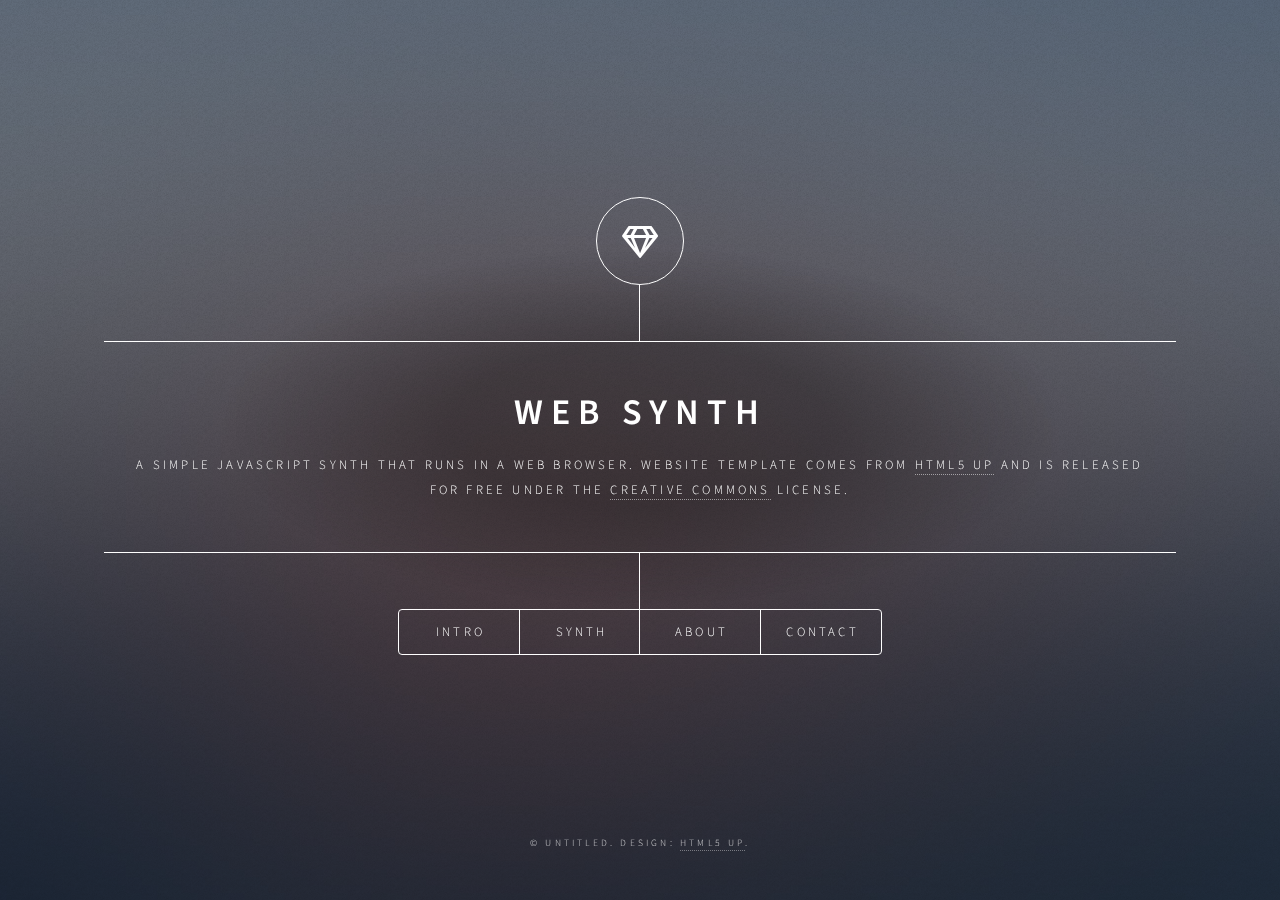
==== index.html @ 1d8896aa "Reupload HTML5up - dimensions" ====
<!DOCTYPE HTML>
<!--
	Dimension by HTML5 UP
	html5up.net | @ajlkn
	Free for personal and commercial use under the CCA 3.0 license (html5up.net/license)
-->
<html>
	<head>
		<title>Portfolio by Reece Deyoung</title>
		<meta charset="utf-8" />
		<meta name="viewport" content="width=device-width, initial-scale=1, user-scalable=no" />
		<link rel="stylesheet" href="assets/css/main.css" />
		<noscript><link rel="stylesheet" href="assets/css/noscript.css" /></noscript>
	</head>
	<body class="is-preload">

		<!-- Wrapper -->
			<div id="wrapper">

				<!-- Header -->
					<header id="header">
						<div class="logo">
							<span class="icon fa-gem"></span>
						</div>
						<div class="content">
							<div class="inner">
								<h1>Web Synth</h1>
								<p>A simple javascript synth that runs in a web browser. Website template comes from <a href="https://html5up.net">HTML5 UP</a> and is released<br />
								for free under the <a href="https://html5up.net/license">Creative Commons</a> license.</p>
							</div>
						</div>
						<nav>
							<ul>
								<li><a href="#intro">Intro</a></li>
								<li><a href="#synth">Synth</a></li>
								<li><a href="#about">About</a></li>
								<li><a href="#contact">Contact</a></li>
								<!--<li><a href="#elements">Elements</a></li>-->
							</ul>
						</nav>
					</header>

				<!-- Main -->
					<div id="main">

						<!-- Intro -->
							<article id="intro">
								<h2 class="major">Intro</h2>
								<span class="image main"><img src="images/pic01.jpg" alt="" /></span>
								<p>Aenean ornare velit lacus, ac varius enim ullamcorper eu. Proin aliquam facilisis ante interdum congue. Integer mollis, nisl amet convallis, porttitor magna ullamcorper, amet egestas mauris. Ut magna finibus nisi nec lacinia. Nam maximus erat id euismod egestas. By the way, check out my <a href="#work">awesome work</a>.</p>
								<p>Lorem ipsum dolor sit amet, consectetur adipiscing elit. Duis dapibus rutrum facilisis. Class aptent taciti sociosqu ad litora torquent per conubia nostra, per inceptos himenaeos. Etiam tristique libero eu nibh porttitor fermentum. Nullam venenatis erat id vehicula viverra. Nunc ultrices eros ut ultricies condimentum. Mauris risus lacus, blandit sit amet venenatis non, bibendum vitae dolor. Nunc lorem mauris, fringilla in aliquam at, euismod in lectus. Pellentesque habitant morbi tristique senectus et netus et malesuada fames ac turpis egestas. In non lorem sit amet elit placerat maximus. Pellentesque aliquam maximus risus, vel sed vehicula.</p>
							</article>

						<!-- Work -->
							<article id="work">
								<h2 class="major">Work</h2>
								<span class="image main"><img src="images/pic02.jpg" alt="" /></span>
								<p>Adipiscing magna sed dolor elit. Praesent eleifend dignissim arcu, at eleifend sapien imperdiet ac. Aliquam erat volutpat. Praesent urna nisi, fringila lorem et vehicula lacinia quam. Integer sollicitudin mauris nec lorem luctus ultrices.</p>
								<p>Nullam et orci eu lorem consequat tincidunt vivamus et sagittis libero. Mauris aliquet magna magna sed nunc rhoncus pharetra. Pellentesque condimentum sem. In efficitur ligula tate urna. Maecenas laoreet massa vel lacinia pellentesque lorem ipsum dolor. Nullam et orci eu lorem consequat tincidunt. Vivamus et sagittis libero. Mauris aliquet magna magna sed nunc rhoncus amet feugiat tempus.</p>
							</article>

						<!-- About -->
							<article id="about">
								<h2 class="major">About</h2>
								<span class="image main"><img src="images/pic03.jpg" alt="" /></span>
								<p>Lorem ipsum dolor sit amet, consectetur et adipiscing elit. Praesent eleifend dignissim arcu, at eleifend sapien imperdiet ac. Aliquam erat volutpat. Praesent urna nisi, fringila lorem et vehicula lacinia quam. Integer sollicitudin mauris nec lorem luctus ultrices. Aliquam libero et malesuada fames ac ante ipsum primis in faucibus. Cras viverra ligula sit amet ex mollis mattis lorem ipsum dolor sit amet.</p>
							</article>

						<!-- Contact -->
							<article id="contact">
								<h2 class="major">Contact</h2>
								<form method="post" action="#">
									<div class="fields">
										<div class="field half">
											<label for="name">Name</label>
											<input type="text" name="name" id="name" />
										</div>
										<div class="field half">
											<label for="email">Email</label>
											<input type="text" name="email" id="email" />
										</div>
										<div class="field">
											<label for="message">Message</label>
											<textarea name="message" id="message" rows="4"></textarea>
										</div>
									</div>
									<ul class="actions">
										<li><input type="submit" value="Send Message" class="primary" /></li>
										<li><input type="reset" value="Reset" /></li>
									</ul>
								</form>
								<ul class="icons">
									<li><a href="#" class="icon brands fa-twitter"><span class="label">Twitter</span></a></li>
									<li><a href="#" class="icon brands fa-facebook-f"><span class="label">Facebook</span></a></li>
									<li><a href="#" class="icon brands fa-instagram"><span class="label">Instagram</span></a></li>
									<li><a href="#" class="icon brands fa-github"><span class="label">GitHub</span></a></li>
								</ul>
							</article>

						<!-- Elements -->
							<article id="elements">
								<h2 class="major">Elements</h2>

								<section>
									<h3 class="major">Text</h3>
									<p>This is <b>bold</b> and this is <strong>strong</strong>. This is <i>italic</i> and this is <em>emphasized</em>.
									This is <sup>superscript</sup> text and this is <sub>subscript</sub> text.
									This is <u>underlined</u> and this is code: <code>for (;;) { ... }</code>. Finally, <a href="#">this is a link</a>.</p>
									<hr />
									<h2>Heading Level 2</h2>
									<h3>Heading Level 3</h3>
									<h4>Heading Level 4</h4>
									<h5>Heading Level 5</h5>
									<h6>Heading Level 6</h6>
									<hr />
									<h4>Blockquote</h4>
									<blockquote>Fringilla nisl. Donec accumsan interdum nisi, quis tincidunt felis sagittis eget tempus euismod. Vestibulum ante ipsum primis in faucibus vestibulum. Blandit adipiscing eu felis iaculis volutpat ac adipiscing accumsan faucibus. Vestibulum ante ipsum primis in faucibus lorem ipsum dolor sit amet nullam adipiscing eu felis.</blockquote>
									<h4>Preformatted</h4>
									<pre><code>i = 0;

while (!deck.isInOrder()) {
    print 'Iteration ' + i;
    deck.shuffle();
    i++;
}

print 'It took ' + i + ' iterations to sort the deck.';</code></pre>
								</section>

								<section>
									<h3 class="major">Lists</h3>

									<h4>Unordered</h4>
									<ul>
										<li>Dolor pulvinar etiam.</li>
										<li>Sagittis adipiscing.</li>
										<li>Felis enim feugiat.</li>
									</ul>

									<h4>Alternate</h4>
									<ul class="alt">
										<li>Dolor pulvinar etiam.</li>
										<li>Sagittis adipiscing.</li>
										<li>Felis enim feugiat.</li>
									</ul>

									<h4>Ordered</h4>
									<ol>
										<li>Dolor pulvinar etiam.</li>
										<li>Etiam vel felis viverra.</li>
										<li>Felis enim feugiat.</li>
										<li>Dolor pulvinar etiam.</li>
										<li>Etiam vel felis lorem.</li>
										<li>Felis enim et feugiat.</li>
									</ol>
									<h4>Icons</h4>
									<ul class="icons">
										<li><a href="#" class="icon brands fa-twitter"><span class="label">Twitter</span></a></li>
										<li><a href="#" class="icon brands fa-facebook-f"><span class="label">Facebook</span></a></li>
										<li><a href="#" class="icon brands fa-instagram"><span class="label">Instagram</span></a></li>
										<li><a href="#" class="icon brands fa-github"><span class="label">Github</span></a></li>
									</ul>

									<h4>Actions</h4>
									<ul class="actions">
										<li><a href="#" class="button primary">Default</a></li>
										<li><a href="#" class="button">Default</a></li>
									</ul>
									<ul class="actions stacked">
										<li><a href="#" class="button primary">Default</a></li>
										<li><a href="#" class="button">Default</a></li>
									</ul>
								</section>

								<section>
									<h3 class="major">Table</h3>
									<h4>Default</h4>
									<div class="table-wrapper">
										<table>
											<thead>
												<tr>
													<th>Name</th>
													<th>Description</th>
													<th>Price</th>
												</tr>
											</thead>
											<tbody>
												<tr>
													<td>Item One</td>
													<td>Ante turpis integer aliquet porttitor.</td>
													<td>29.99</td>
												</tr>
												<tr>
													<td>Item Two</td>
													<td>Vis ac commodo adipiscing arcu aliquet.</td>
													<td>19.99</td>
												</tr>
												<tr>
													<td>Item Three</td>
													<td> Morbi faucibus arcu accumsan lorem.</td>
													<td>29.99</td>
												</tr>
												<tr>
													<td>Item Four</td>
													<td>Vitae integer tempus condimentum.</td>
													<td>19.99</td>
												</tr>
												<tr>
													<td>Item Five</td>
													<td>Ante turpis integer aliquet porttitor.</td>
													<td>29.99</td>
												</tr>
											</tbody>
											<tfoot>
												<tr>
													<td colspan="2"></td>
													<td>100.00</td>
												</tr>
											</tfoot>
										</table>
									</div>

									<h4>Alternate</h4>
									<div class="table-wrapper">
										<table class="alt">
											<thead>
												<tr>
													<th>Name</th>
													<th>Description</th>
													<th>Price</th>
												</tr>
											</thead>
											<tbody>
												<tr>
													<td>Item One</td>
													<td>Ante turpis integer aliquet porttitor.</td>
													<td>29.99</td>
												</tr>
												<tr>
													<td>Item Two</td>
													<td>Vis ac commodo adipiscing arcu aliquet.</td>
													<td>19.99</td>
												</tr>
												<tr>
													<td>Item Three</td>
													<td> Morbi faucibus arcu accumsan lorem.</td>
													<td>29.99</td>
												</tr>
												<tr>
													<td>Item Four</td>
													<td>Vitae integer tempus condimentum.</td>
													<td>19.99</td>
												</tr>
												<tr>
													<td>Item Five</td>
													<td>Ante turpis integer aliquet porttitor.</td>
													<td>29.99</td>
												</tr>
											</tbody>
											<tfoot>
												<tr>
													<td colspan="2"></td>
													<td>100.00</td>
												</tr>
											</tfoot>
										</table>
									</div>
								</section>

								<section>
									<h3 class="major">Buttons</h3>
									<ul class="actions">
										<li><a href="#" class="button primary">Primary</a></li>
										<li><a href="#" class="button">Default</a></li>
									</ul>
									<ul class="actions">
										<li><a href="#" class="button">Default</a></li>
										<li><a href="#" class="button small">Small</a></li>
									</ul>
									<ul class="actions">
										<li><a href="#" class="button primary icon solid fa-download">Icon</a></li>
										<li><a href="#" class="button icon solid fa-download">Icon</a></li>
									</ul>
									<ul class="actions">
										<li><span class="button primary disabled">Disabled</span></li>
										<li><span class="button disabled">Disabled</span></li>
									</ul>
								</section>

								<section>
									<h3 class="major">Form</h3>
									<form method="post" action="#">
										<div class="fields">
											<div class="field half">
												<label for="demo-name">Name</label>
												<input type="text" name="demo-name" id="demo-name" value="" placeholder="Jane Doe" />
											</div>
											<div class="field half">
												<label for="demo-email">Email</label>
												<input type="email" name="demo-email" id="demo-email" value="" placeholder="jane@untitled.tld" />
											</div>
											<div class="field">
												<label for="demo-category">Category</label>
												<select name="demo-category" id="demo-category">
													<option value="">-</option>
													<option value="1">Manufacturing</option>
													<option value="1">Shipping</option>
													<option value="1">Administration</option>
													<option value="1">Human Resources</option>
												</select>
											</div>
											<div class="field half">
												<input type="radio" id="demo-priority-low" name="demo-priority" checked>
												<label for="demo-priority-low">Low</label>
											</div>
											<div class="field half">
												<input type="radio" id="demo-priority-high" name="demo-priority">
												<label for="demo-priority-high">High</label>
											</div>
											<div class="field half">
												<input type="checkbox" id="demo-copy" name="demo-copy">
												<label for="demo-copy">Email me a copy</label>
											</div>
											<div class="field half">
												<input type="checkbox" id="demo-human" name="demo-human" checked>
												<label for="demo-human">Not a robot</label>
											</div>
											<div class="field">
												<label for="demo-message">Message</label>
												<textarea name="demo-message" id="demo-message" placeholder="Enter your message" rows="6"></textarea>
											</div>
										</div>
										<ul class="actions">
											<li><input type="submit" value="Send Message" class="primary" /></li>
											<li><input type="reset" value="Reset" /></li>
										</ul>
									</form>
								</section>

							</article>

					</div>

				<!-- Footer -->
					<footer id="footer">
						<p class="copyright">&copy; Untitled. Design: <a href="https://html5up.net">HTML5 UP</a>.</p>
					</footer>

			</div>

		<!-- BG -->
			<div id="bg"></div>

		<!-- Scripts -->
			<script src="assets/js/jquery.min.js"></script>
			<script src="assets/js/browser.min.js"></script>
			<script src="assets/js/breakpoints.min.js"></script>
			<script src="assets/js/util.js"></script>
			<script src="assets/js/main.js"></script>

	</body>
</html>
---- assets/css/main.css ----
@import url(fontawesome-all.min.css);
@import url("https://fonts.googleapis.com/css?family=Source+Sans+Pro:300italic,600italic,300,600");

/*
	Dimension by HTML5 UP
	html5up.net | @ajlkn
	Free for personal and commercial use under the CCA 3.0 license (html5up.net/license)
*/

html, body, div, span, applet, object,
iframe, h1, h2, h3, h4, h5, h6, p, blockquote,
pre, a, abbr, acronym, address, big, cite,
code, del, dfn, em, img, ins, kbd, q, s, samp,
small, strike, strong, sub, sup, tt, var, b,
u, i, center, dl, dt, dd, ol, ul, li, fieldset,
form, label, legend, table, caption, tbody,
tfoot, thead, tr, th, td, article, aside,
canvas, details, embed, figure, figcaption,
footer, header, hgroup, menu, nav, output, ruby,
section, summary, time, mark, audio, video {
	margin: 0;
	padding: 0;
	border: 0;
	font-size: 100%;
	font: inherit;
	vertical-align: baseline;}

article, aside, details, figcaption, figure,
footer, header, hgroup, menu, nav, section {
	display: block;}

body {
	line-height: 1;
}

ol, ul {
	list-style: none;
}

blockquote, q {
	quotes: none;
}

	blockquote:before, blockquote:after, q:before, q:after {
		content: '';
		content: none;
	}

table {
	border-collapse: collapse;
	border-spacing: 0;
}

body {
	-webkit-text-size-adjust: none;
}

mark {
	background-color: transparent;
	color: inherit;
}

input::-moz-focus-inner {
	border: 0;
	padding: 0;
}

input, select, textarea {
	-moz-appearance: none;
	-webkit-appearance: none;
	-ms-appearance: none;
	appearance: none;
}

/* Basic */

	@-ms-viewport {
		width: device-width;
	}

	@media screen and (max-width: 480px) {

		html, body {
			min-width: 320px;
		}

	}

	html {
		box-sizing: border-box;
	}

	*, *:before, *:after {
		box-sizing: inherit;
	}

	body {
		background: #1b1f22;
	}

		body.is-preload *, body.is-preload *:before, body.is-preload *:after {
			-moz-animation: none !important;
			-webkit-animation: none !important;
			-ms-animation: none !important;
			animation: none !important;
			-moz-transition: none !important;
			-webkit-transition: none !important;
			-ms-transition: none !important;
			transition: none !important;
		}

/* Type */

	html {
		font-size: 16pt;
	}

		@media screen and (max-width: 1680px) {

			html {
				font-size: 12pt;
			}

		}

		@media screen and (max-width: 736px) {

			html {
				font-size: 11pt;
			}

		}

		@media screen and (max-width: 360px) {

			html {
				font-size: 10pt;
			}

		}

	body, input, select, textarea {
		color: #ffffff;
		font-family: "Source Sans Pro", sans-serif;
		font-weight: 300;
		font-size: 1rem;
		line-height: 1.65;
	}

	a {
		-moz-transition: color 0.2s ease-in-out, background-color 0.2s ease-in-out, border-bottom-color 0.2s ease-in-out;
		-webkit-transition: color 0.2s ease-in-out, background-color 0.2s ease-in-out, border-bottom-color 0.2s ease-in-out;
		-ms-transition: color 0.2s ease-in-out, background-color 0.2s ease-in-out, border-bottom-color 0.2s ease-in-out;
		transition: color 0.2s ease-in-out, background-color 0.2s ease-in-out, border-bottom-color 0.2s ease-in-out;
		border-bottom: dotted 1px rgba(255, 255, 255, 0.5);
		text-decoration: none;
		color: inherit;
	}

		a:hover {
			border-bottom-color: transparent;
		}

	strong, b {
		color: #ffffff;
		font-weight: 600;
	}

	em, i {
		font-style: italic;
	}

	p {
		margin: 0 0 2rem 0;
	}

	h1, h2, h3, h4, h5, h6 {
		color: #ffffff;
		font-weight: 600;
		line-height: 1.5;
		margin: 0 0 1rem 0;
		text-transform: uppercase;
		letter-spacing: 0.2rem;
	}

		h1 a, h2 a, h3 a, h4 a, h5 a, h6 a {
			color: inherit;
			text-decoration: none;
		}

		h1.major, h2.major, h3.major, h4.major, h5.major, h6.major {
			border-bottom: solid 1px #ffffff;
			width: -moz-max-content;
			width: -webkit-max-content;
			width: -ms-max-content;
			width: max-content;
			padding-bottom: 0.5rem;
			margin: 0 0 2rem 0;
		}

	h1 {
		font-size: 2.25rem;
		line-height: 1.3;
		letter-spacing: 0.5rem;
	}

	h2 {
		font-size: 1.5rem;
		line-height: 1.4;
		letter-spacing: 0.5rem;
	}

	h3 {
		font-size: 1rem;
	}

	h4 {
		font-size: 0.8rem;
	}

	h5 {
		font-size: 0.7rem;
	}

	h6 {
		font-size: 0.6rem;
	}

	@media screen and (max-width: 736px) {

		h1 {
			font-size: 1.75rem;
			line-height: 1.4;
		}

		h2 {
			font-size: 1.25em;
			line-height: 1.5;
		}

	}

	sub {
		font-size: 0.8rem;
		position: relative;
		top: 0.5rem;
	}

	sup {
		font-size: 0.8rem;
		position: relative;
		top: -0.5rem;
	}

	blockquote {
		border-left: solid 4px #ffffff;
		font-style: italic;
		margin: 0 0 2rem 0;
		padding: 0.5rem 0 0.5rem 2rem;
	}

	code {
		background: rgba(255, 255, 255, 0.075);
		border-radius: 4px;
		font-family: "Courier New", monospace;
		font-size: 0.9rem;
		margin: 0 0.25rem;
		padding: 0.25rem 0.65rem;
	}

	pre {
		-webkit-overflow-scrolling: touch;
		font-family: "Courier New", monospace;
		font-size: 0.9rem;
		margin: 0 0 2rem 0;
	}

		pre code {
			display: block;
			line-height: 1.75;
			padding: 1rem 1.5rem;
			overflow-x: auto;
		}

	hr {
		border: 0;
		border-bottom: solid 1px #ffffff;
		margin: 2.75rem 0;
	}

	.align-left {
		text-align: left;
	}

	.align-center {
		text-align: center;
	}

	.align-right {
		text-align: right;
	}

/* Form */

	form {
		margin: 0 0 2rem 0;
	}

		form > :last-child {
			margin-bottom: 0;
		}

		form > .fields {
			display: -moz-flex;
			display: -webkit-flex;
			display: -ms-flex;
			display: flex;
			-moz-flex-wrap: wrap;
			-webkit-flex-wrap: wrap;
			-ms-flex-wrap: wrap;
			flex-wrap: wrap;
			width: calc(100% + 3rem);
			margin: -1.5rem 0 2rem -1.5rem;
		}

			form > .fields > .field {
				-moz-flex-grow: 0;
				-webkit-flex-grow: 0;
				-ms-flex-grow: 0;
				flex-grow: 0;
				-moz-flex-shrink: 0;
				-webkit-flex-shrink: 0;
				-ms-flex-shrink: 0;
				flex-shrink: 0;
				padding: 1.5rem 0 0 1.5rem;
				width: calc(100% - 1.5rem);
			}

				form > .fields > .field.half {
					width: calc(50% - 0.75rem);
				}

				form > .fields > .field.third {
					width: calc(100%/3 - 0.5rem);
				}

				form > .fields > .field.quarter {
					width: calc(25% - 0.375rem);
				}

		@media screen and (max-width: 480px) {

			form > .fields {
				width: calc(100% + 3rem);
				margin: -1.5rem 0 2rem -1.5rem;
			}

				form > .fields > .field {
					padding: 1.5rem 0 0 1.5rem;
					width: calc(100% - 1.5rem);
				}

					form > .fields > .field.half {
						width: calc(100% - 1.5rem);
					}

					form > .fields > .field.third {
						width: calc(100% - 1.5rem);
					}

					form > .fields > .field.quarter {
						width: calc(100% - 1.5rem);
					}

		}

	label {
		color: #ffffff;
		display: block;
		font-size: 0.8rem;
		font-weight: 300;
		letter-spacing: 0.2rem;
		line-height: 1.5;
		margin: 0 0 1rem 0;
		text-transform: uppercase;
	}

	input[type="text"],
	input[type="password"],
	input[type="email"],
	input[type="tel"],
	select,
	textarea {
		-moz-appearance: none;
		-webkit-appearance: none;
		-ms-appearance: none;
		appearance: none;
		-moz-transition: border-color 0.2s ease-in-out, box-shadow 0.2s ease-in-out, background-color 0.2s ease-in-out;
		-webkit-transition: border-color 0.2s ease-in-out, box-shadow 0.2s ease-in-out, background-color 0.2s ease-in-out;
		-ms-transition: border-color 0.2s ease-in-out, box-shadow 0.2s ease-in-out, background-color 0.2s ease-in-out;
		transition: border-color 0.2s ease-in-out, box-shadow 0.2s ease-in-out, background-color 0.2s ease-in-out;
		background-color: transparent;
		border-radius: 4px;
		border: solid 1px #ffffff;
		color: inherit;
		display: block;
		outline: 0;
		padding: 0 1rem;
		text-decoration: none;
		width: 100%;
	}

		input[type="text"]:invalid,
		input[type="password"]:invalid,
		input[type="email"]:invalid,
		input[type="tel"]:invalid,
		select:invalid,
		textarea:invalid {
			box-shadow: none;
		}

		input[type="text"]:focus,
		input[type="password"]:focus,
		input[type="email"]:focus,
		input[type="tel"]:focus,
		select:focus,
		textarea:focus {
			background: rgba(255, 255, 255, 0.075);
			border-color: #ffffff;
			box-shadow: 0 0 0 1px #ffffff;
		}

	select {
		background-image: url("data:image/svg+xml;charset=utf8,%3Csvg xmlns='http://www.w3.org/2000/svg' width='40' height='40' preserveAspectRatio='none' viewBox='0 0 40 40'%3E%3Cpath d='M9.4,12.3l10.4,10.4l10.4-10.4c0.2-0.2,0.5-0.4,0.9-0.4c0.3,0,0.6,0.1,0.9,0.4l3.3,3.3c0.2,0.2,0.4,0.5,0.4,0.9 c0,0.4-0.1,0.6-0.4,0.9L20.7,31.9c-0.2,0.2-0.5,0.4-0.9,0.4c-0.3,0-0.6-0.1-0.9-0.4L4.3,17.3c-0.2-0.2-0.4-0.5-0.4-0.9 c0-0.4,0.1-0.6,0.4-0.9l3.3-3.3c0.2-0.2,0.5-0.4,0.9-0.4S9.1,12.1,9.4,12.3z' fill='%23ffffff' /%3E%3C/svg%3E");
		background-size: 1.25rem;
		background-repeat: no-repeat;
		background-position: calc(100% - 1rem) center;
		height: 2.75rem;
		padding-right: 2.75rem;
		text-overflow: ellipsis;
	}

		select option {
			color: #ffffff;
			background: #1b1f22;
		}

		select:focus::-ms-value {
			background-color: transparent;
		}

		select::-ms-expand {
			display: none;
		}

	input[type="text"],
	input[type="password"],
	input[type="email"],
	select {
		height: 2.75rem;
	}

	textarea {
		padding: 0.75rem 1rem;
	}

	input[type="checkbox"],
	input[type="radio"] {
		-moz-appearance: none;
		-webkit-appearance: none;
		-ms-appearance: none;
		appearance: none;
		display: block;
		float: left;
		margin-right: -2rem;
		opacity: 0;
		width: 1rem;
		z-index: -1;
	}

		input[type="checkbox"] + label,
		input[type="radio"] + label {
			text-decoration: none;
			-moz-user-select: none;
			-webkit-user-select: none;
			-ms-user-select: none;
			user-select: none;
			color: #ffffff;
			cursor: pointer;
			display: inline-block;
			font-size: 0.8rem;
			font-weight: 300;
			margin: 0 0 0.5rem 0;
			padding-left: 2.65rem;
			padding-right: 0.75rem;
			position: relative;
		}

			input[type="checkbox"] + label:before,
			input[type="radio"] + label:before {
				-moz-osx-font-smoothing: grayscale;
				-webkit-font-smoothing: antialiased;
				display: inline-block;
				font-style: normal;
				font-variant: normal;
				text-rendering: auto;
				line-height: 1;
				text-transform: none !important;
				font-family: 'Font Awesome 5 Free';
				font-weight: 900;
			}

			input[type="checkbox"] + label:before,
			input[type="radio"] + label:before {
				-moz-transition: border-color 0.2s ease-in-out, box-shadow 0.2s ease-in-out, background-color 0.2s ease-in-out;
				-webkit-transition: border-color 0.2s ease-in-out, box-shadow 0.2s ease-in-out, background-color 0.2s ease-in-out;
				-ms-transition: border-color 0.2s ease-in-out, box-shadow 0.2s ease-in-out, background-color 0.2s ease-in-out;
				transition: border-color 0.2s ease-in-out, box-shadow 0.2s ease-in-out, background-color 0.2s ease-in-out;
				border-radius: 4px;
				border: solid 1px #ffffff;
				content: '';
				display: inline-block;
				height: 1.65rem;
				left: 0;
				line-height: 1.65rem;
				position: absolute;
				text-align: center;
				top: -0.15rem;
				width: 1.65rem;
			}

		input[type="checkbox"]:checked + label:before,
		input[type="radio"]:checked + label:before {
			background: #ffffff !important;
			border-color: #ffffff !important;
			color: #1b1f22;
			content: '\f00c';
		}

		input[type="checkbox"]:focus + label:before,
		input[type="radio"]:focus + label:before {
			background: rgba(255, 255, 255, 0.075);
			border-color: #ffffff;
			box-shadow: 0 0 0 1px #ffffff;
		}

	input[type="checkbox"] + label:before {
		border-radius: 4px;
	}

	input[type="radio"] + label:before {
		border-radius: 100%;
	}

	::-webkit-input-placeholder {
		color: rgba(255, 255, 255, 0.5) !important;
		opacity: 1.0;
	}

	:-moz-placeholder {
		color: rgba(255, 255, 255, 0.5) !important;
		opacity: 1.0;
	}

	::-moz-placeholder {
		color: rgba(255, 255, 255, 0.5) !important;
		opacity: 1.0;
	}

	:-ms-input-placeholder {
		color: rgba(255, 255, 255, 0.5) !important;
		opacity: 1.0;
	}

	.formerize-placeholder {
		color: rgba(255, 255, 255, 0.5) !important;
		opacity: 1.0;
	}

/* Box */

	.box {
		border-radius: 4px;
		border: solid 1px #ffffff;
		margin-bottom: 2rem;
		padding: 1.5em;
	}

		.box > :last-child,
		.box > :last-child > :last-child,
		.box > :last-child > :last-child > :last-child {
			margin-bottom: 0;
		}

		.box.alt {
			border: 0;
			border-radius: 0;
			padding: 0;
		}

/* Icon */

	.icon {
		text-decoration: none;
		border-bottom: none;
		position: relative;
	}

		.icon:before {
			-moz-osx-font-smoothing: grayscale;
			-webkit-font-smoothing: antialiased;
			display: inline-block;
			font-style: normal;
			font-variant: normal;
			text-rendering: auto;
			line-height: 1;
			text-transform: none !important;
			font-family: 'Font Awesome 5 Free';
			font-weight: 400;
		}

		.icon > .label {
			display: none;
		}

		.icon:before {
			line-height: inherit;
		}

		.icon.solid:before {
			font-weight: 900;
		}

		.icon.brands:before {
			font-family: 'Font Awesome 5 Brands';
		}

/* Image */

	.image {
		border-radius: 4px;
		border: 0;
		display: inline-block;
		position: relative;
	}

		.image:before {
			pointer-events: none;
			background-image: url("../../images/overlay.png");
			background-color: rgba(19, 21, 25, 0.5);
			border-radius: 4px;
			content: '';
			display: block;
			height: 100%;
			left: 0;
			opacity: 0.5;
			position: absolute;
			top: 0;
			width: 100%;
		}

		.image img {
			border-radius: 4px;
			display: block;
		}

		.image.left, .image.right {
			max-width: 40%;
		}

			.image.left img, .image.right img {
				width: 100%;
			}

		.image.left {
			float: left;
			padding: 0 1.5em 1em 0;
			top: 0.25em;
		}

		.image.right {
			float: right;
			padding: 0 0 1em 1.5em;
			top: 0.25em;
		}

		.image.fit {
			display: block;
			margin: 0 0 2rem 0;
			width: 100%;
		}

			.image.fit img {
				width: 100%;
			}

		.image.main {
			display: block;
			margin: 2.5rem 0;
			width: 100%;
		}

			.image.main img {
				width: 100%;
			}

		@media screen and (max-width: 736px) {

			.image.main {
				margin: 2rem 0;
			}

		}

		@media screen and (max-width: 480px) {

			.image.main {
				margin: 1.5rem 0;
			}

		}

/* List */

	ol {
		list-style: decimal;
		margin: 0 0 2rem 0;
		padding-left: 1.25em;
	}

		ol li {
			padding-left: 0.25em;
		}

	ul {
		list-style: disc;
		margin: 0 0 2rem 0;
		padding-left: 1em;
	}

		ul li {
			padding-left: 0.5em;
		}

		ul.alt {
			list-style: none;
			padding-left: 0;
		}

			ul.alt li {
				border-top: solid 1px #ffffff;
				padding: 0.5em 0;
			}

				ul.alt li:first-child {
					border-top: 0;
					padding-top: 0;
				}

	dl {
		margin: 0 0 2rem 0;
	}

		dl dt {
			display: block;
			font-weight: 600;
			margin: 0 0 1rem 0;
		}

		dl dd {
			margin-left: 2rem;
		}

/* Actions */

	ul.actions {
		display: -moz-flex;
		display: -webkit-flex;
		display: -ms-flex;
		display: flex;
		cursor: default;
		list-style: none;
		margin-left: -1rem;
		padding-left: 0;
	}

		ul.actions li {
			padding: 0 0 0 1rem;
			vertical-align: middle;
		}

		ul.actions.special {
			-moz-justify-content: center;
			-webkit-justify-content: center;
			-ms-justify-content: center;
			justify-content: center;
			width: 100%;
			margin-left: 0;
		}

			ul.actions.special li:first-child {
				padding-left: 0;
			}

		ul.actions.stacked {
			-moz-flex-direction: column;
			-webkit-flex-direction: column;
			-ms-flex-direction: column;
			flex-direction: column;
			margin-left: 0;
		}

			ul.actions.stacked li {
				padding: 1.3rem 0 0 0;
			}

				ul.actions.stacked li:first-child {
					padding-top: 0;
				}

		ul.actions.fit {
			width: calc(100% + 1rem);
		}

			ul.actions.fit li {
				-moz-flex-grow: 1;
				-webkit-flex-grow: 1;
				-ms-flex-grow: 1;
				flex-grow: 1;
				-moz-flex-shrink: 1;
				-webkit-flex-shrink: 1;
				-ms-flex-shrink: 1;
				flex-shrink: 1;
				width: 100%;
			}

				ul.actions.fit li > * {
					width: 100%;
				}

			ul.actions.fit.stacked {
				width: 100%;
			}

		@media screen and (max-width: 480px) {

			ul.actions:not(.fixed) {
				-moz-flex-direction: column;
				-webkit-flex-direction: column;
				-ms-flex-direction: column;
				flex-direction: column;
				margin-left: 0;
				width: 100% !important;
			}

				ul.actions:not(.fixed) li {
					-moz-flex-grow: 1;
					-webkit-flex-grow: 1;
					-ms-flex-grow: 1;
					flex-grow: 1;
					-moz-flex-shrink: 1;
					-webkit-flex-shrink: 1;
					-ms-flex-shrink: 1;
					flex-shrink: 1;
					padding: 1rem 0 0 0;
					text-align: center;
					width: 100%;
				}

					ul.actions:not(.fixed) li > * {
						width: 100%;
					}

					ul.actions:not(.fixed) li:first-child {
						padding-top: 0;
					}

					ul.actions:not(.fixed) li input[type="submit"],
					ul.actions:not(.fixed) li input[type="reset"],
					ul.actions:not(.fixed) li input[type="button"],
					ul.actions:not(.fixed) li button,
					ul.actions:not(.fixed) li .button {
						width: 100%;
					}

						ul.actions:not(.fixed) li input[type="submit"].icon:before,
						ul.actions:not(.fixed) li input[type="reset"].icon:before,
						ul.actions:not(.fixed) li input[type="button"].icon:before,
						ul.actions:not(.fixed) li button.icon:before,
						ul.actions:not(.fixed) li .button.icon:before {
							margin-left: -0.5em;
						}

		}

/* Icons */

	ul.icons {
		cursor: default;
		list-style: none;
		padding-left: 0;
	}

		ul.icons li {
			display: inline-block;
			padding: 0 0.75em 0 0;
		}

			ul.icons li:last-child {
				padding-right: 0;
			}

			ul.icons li a {
				border-radius: 100%;
				box-shadow: inset 0 0 0 1px #ffffff;
				display: inline-block;
				height: 2.25rem;
				line-height: 2.25rem;
				text-align: center;
				width: 2.25rem;
			}

				ul.icons li a:hover {
					background-color: rgba(255, 255, 255, 0.075);
				}

				ul.icons li a:active {
					background-color: rgba(255, 255, 255, 0.175);
				}

/* Table */

	.table-wrapper {
		-webkit-overflow-scrolling: touch;
		overflow-x: auto;
	}

	table {
		margin: 0 0 2rem 0;
		width: 100%;
	}

		table tbody tr {
			border: solid 1px #ffffff;
			border-left: 0;
			border-right: 0;
		}

			table tbody tr:nth-child(2n + 1) {
				background-color: rgba(255, 255, 255, 0.075);
			}

		table td {
			padding: 0.75em 0.75em;
		}

		table th {
			color: #ffffff;
			font-size: 0.9em;
			font-weight: 600;
			padding: 0 0.75em 0.75em 0.75em;
			text-align: left;
		}

		table thead {
			border-bottom: solid 2px #ffffff;
		}

		table tfoot {
			border-top: solid 2px #ffffff;
		}

		table.alt {
			border-collapse: separate;
		}

			table.alt tbody tr td {
				border: solid 1px #ffffff;
				border-left-width: 0;
				border-top-width: 0;
			}

				table.alt tbody tr td:first-child {
					border-left-width: 1px;
				}

			table.alt tbody tr:first-child td {
				border-top-width: 1px;
			}

			table.alt thead {
				border-bottom: 0;
			}

			table.alt tfoot {
				border-top: 0;
			}

/* Button */

	input[type="submit"],
	input[type="reset"],
	input[type="button"],
	button,
	.button {
		-moz-appearance: none;
		-webkit-appearance: none;
		-ms-appearance: none;
		appearance: none;
		-moz-transition: background-color 0.2s ease-in-out, color 0.2s ease-in-out;
		-webkit-transition: background-color 0.2s ease-in-out, color 0.2s ease-in-out;
		-ms-transition: background-color 0.2s ease-in-out, color 0.2s ease-in-out;
		transition: background-color 0.2s ease-in-out, color 0.2s ease-in-out;
		background-color: transparent;
		border-radius: 4px;
		border: 0;
		box-shadow: inset 0 0 0 1px #ffffff;
		color: #ffffff !important;
		cursor: pointer;
		display: inline-block;
		font-size: 0.8rem;
		font-weight: 300;
		height: 2.75rem;
		letter-spacing: 0.2rem;
		line-height: 2.75rem;
		outline: 0;
		padding: 0 1.25rem 0 1.35rem;
		text-align: center;
		text-decoration: none;
		text-transform: uppercase;
		white-space: nowrap;
	}

		input[type="submit"]:hover,
		input[type="reset"]:hover,
		input[type="button"]:hover,
		button:hover,
		.button:hover {
			background-color: rgba(255, 255, 255, 0.075);
		}

		input[type="submit"]:active,
		input[type="reset"]:active,
		input[type="button"]:active,
		button:active,
		.button:active {
			background-color: rgba(255, 255, 255, 0.175);
		}

		input[type="submit"].icon:before,
		input[type="reset"].icon:before,
		input[type="button"].icon:before,
		button.icon:before,
		.button.icon:before {
			margin-right: 0.5em;
		}

		input[type="submit"].fit,
		input[type="reset"].fit,
		input[type="button"].fit,
		button.fit,
		.button.fit {
			width: 100%;
		}

		input[type="submit"].small,
		input[type="reset"].small,
		input[type="button"].small,
		button.small,
		.button.small {
			font-size: 0.6rem;
			height: 2.0625rem;
			line-height: 2.0625rem;
		}

		input[type="submit"].primary,
		input[type="reset"].primary,
		input[type="button"].primary,
		button.primary,
		.button.primary {
			background-color: #ffffff;
			color: #1b1f22 !important;
			font-weight: 600;
		}

		input[type="submit"].disabled, input[type="submit"]:disabled,
		input[type="reset"].disabled,
		input[type="reset"]:disabled,
		input[type="button"].disabled,
		input[type="button"]:disabled,
		button.disabled,
		button:disabled,
		.button.disabled,
		.button:disabled {
			pointer-events: none;
			cursor: default;
			opacity: 0.25;
		}

	input[type="submit"],
	input[type="reset"],
	input[type="button"],
	button {
		line-height: calc(2.75rem - 2px);
	}

/* BG */

	#bg {
		-moz-transform: scale(1.0);
		-webkit-transform: scale(1.0);
		-ms-transform: scale(1.0);
		transform: scale(1.0);
		-webkit-backface-visibility: hidden;
		position: fixed;
		top: 0;
		left: 0;
		width: 100%;
		height: 100vh;
		z-index: 1;
	}

		#bg:before, #bg:after {
			content: '';
			display: block;
			position: absolute;
			top: 0;
			left: 0;
			width: 100%;
			height: 100%;
		}

		#bg:before {
			-moz-transition: background-color 2.5s ease-in-out;
			-webkit-transition: background-color 2.5s ease-in-out;
			-ms-transition: background-color 2.5s ease-in-out;
			transition: background-color 2.5s ease-in-out;
			-moz-transition-delay: 0.75s;
			-webkit-transition-delay: 0.75s;
			-ms-transition-delay: 0.75s;
			transition-delay: 0.75s;
			background-image: linear-gradient(to top, rgba(19, 21, 25, 0.5), rgba(19, 21, 25, 0.5)), url("../../images/overlay.png");
			background-size: auto, 256px 256px;
			background-position: center, center;
			background-repeat: no-repeat, repeat;
			z-index: 2;
		}

		#bg:after {
			-moz-transform: scale(1.125);
			-webkit-transform: scale(1.125);
			-ms-transform: scale(1.125);
			transform: scale(1.125);
			-moz-transition: -moz-transform 0.325s ease-in-out, -moz-filter 0.325s ease-in-out;
			-webkit-transition: -webkit-transform 0.325s ease-in-out, -webkit-filter 0.325s ease-in-out;
			-ms-transition: -ms-transform 0.325s ease-in-out, -ms-filter 0.325s ease-in-out;
			transition: transform 0.325s ease-in-out, filter 0.325s ease-in-out;
			background-image: url("../../images/bg.jpg");
			background-position: center;
			background-size: cover;
			background-repeat: no-repeat;
			z-index: 1;
		}

		body.is-article-visible #bg:after {
			-moz-transform: scale(1.0825);
			-webkit-transform: scale(1.0825);
			-ms-transform: scale(1.0825);
			transform: scale(1.0825);
			-moz-filter: blur(0.2rem);
			-webkit-filter: blur(0.2rem);
			-ms-filter: blur(0.2rem);
			filter: blur(0.2rem);
		}

		body.is-preload #bg:before {
			background-color: #000000;
		}

/* Wrapper */

	#wrapper {
		display: -moz-flex;
		display: -webkit-flex;
		display: -ms-flex;
		display: flex;
		-moz-flex-direction: column;
		-webkit-flex-direction: column;
		-ms-flex-direction: column;
		flex-direction: column;
		-moz-align-items: center;
		-webkit-align-items: center;
		-ms-align-items: center;
		align-items: center;
		-moz-justify-content: space-between;
		-webkit-justify-content: space-between;
		-ms-justify-content: space-between;
		justify-content: space-between;
		position: relative;
		min-height: 100vh;
		width: 100%;
		padding: 4rem 2rem;
		z-index: 3;
	}

		#wrapper:before {
			content: '';
			display: block;
		}

		@media screen and (max-width: 1680px) {

			#wrapper {
				padding: 3rem 2rem;
			}

		}

		@media screen and (max-width: 736px) {

			#wrapper {
				padding: 2rem 1rem;
			}

		}

		@media screen and (max-width: 480px) {

			#wrapper {
				padding: 1rem;
			}

		}

/* Header */

	#header {
		display: -moz-flex;
		display: -webkit-flex;
		display: -ms-flex;
		display: flex;
		-moz-flex-direction: column;
		-webkit-flex-direction: column;
		-ms-flex-direction: column;
		flex-direction: column;
		-moz-align-items: center;
		-webkit-align-items: center;
		-ms-align-items: center;
		align-items: center;
		-moz-transition: -moz-transform 0.325s ease-in-out, -moz-filter 0.325s ease-in-out, opacity 0.325s ease-in-out;
		-webkit-transition: -webkit-transform 0.325s ease-in-out, -webkit-filter 0.325s ease-in-out, opacity 0.325s ease-in-out;
		-ms-transition: -ms-transform 0.325s ease-in-out, -ms-filter 0.325s ease-in-out, opacity 0.325s ease-in-out;
		transition: transform 0.325s ease-in-out, filter 0.325s ease-in-out, opacity 0.325s ease-in-out;
		background-image: -moz-radial-gradient(rgba(0, 0, 0, 0.25) 25%, rgba(0, 0, 0, 0) 55%);
		background-image: -webkit-radial-gradient(rgba(0, 0, 0, 0.25) 25%, rgba(0, 0, 0, 0) 55%);
		background-image: -ms-radial-gradient(rgba(0, 0, 0, 0.25) 25%, rgba(0, 0, 0, 0) 55%);
		background-image: radial-gradient(rgba(0, 0, 0, 0.25) 25%, rgba(0, 0, 0, 0) 55%);
		max-width: 100%;
		text-align: center;
	}

		#header > * {
			-moz-transition: opacity 0.325s ease-in-out;
			-webkit-transition: opacity 0.325s ease-in-out;
			-ms-transition: opacity 0.325s ease-in-out;
			transition: opacity 0.325s ease-in-out;
			position: relative;
			margin-top: 3.5rem;
		}

			#header > *:before {
				content: '';
				display: block;
				position: absolute;
				top: calc(-3.5rem - 1px);
				left: calc(50% - 1px);
				width: 1px;
				height: calc(3.5rem + 1px);
				background: #ffffff;
			}

		#header > :first-child {
			margin-top: 0;
		}

			#header > :first-child:before {
				display: none;
			}

		#header .logo {
			width: 5.5rem;
			height: 5.5rem;
			line-height: 5.5rem;
			border: solid 1px #ffffff;
			border-radius: 100%;
		}

			#header .logo .icon:before {
				font-size: 2rem;
			}

		#header .content {
			border-style: solid;
			border-color: #ffffff;
			border-top-width: 1px;
			border-bottom-width: 1px;
			max-width: 100%;
		}

			#header .content .inner {
				-moz-transition: max-height 0.75s ease, padding 0.75s ease, opacity 0.325s ease-in-out;
				-webkit-transition: max-height 0.75s ease, padding 0.75s ease, opacity 0.325s ease-in-out;
				-ms-transition: max-height 0.75s ease, padding 0.75s ease, opacity 0.325s ease-in-out;
				transition: max-height 0.75s ease, padding 0.75s ease, opacity 0.325s ease-in-out;
				-moz-transition-delay: 0.25s;
				-webkit-transition-delay: 0.25s;
				-ms-transition-delay: 0.25s;
				transition-delay: 0.25s;
				padding: 3rem 2rem;
				max-height: 40rem;
				overflow: hidden;
			}

				#header .content .inner > :last-child {
					margin-bottom: 0;
				}

			#header .content p {
				text-transform: uppercase;
				letter-spacing: 0.2rem;
				font-size: 0.8rem;
				line-height: 2;
			}

		#header nav ul {
			display: -moz-flex;
			display: -webkit-flex;
			display: -ms-flex;
			display: flex;
			margin-bottom: 0;
			list-style: none;
			padding-left: 0;
			border: solid 1px #ffffff;
			border-radius: 4px;
		}

			#header nav ul li {
				padding-left: 0;
				border-left: solid 1px #ffffff;
			}

				#header nav ul li:first-child {
					border-left: 0;
				}

				#header nav ul li a {
					display: block;
					min-width: 7.5rem;
					height: 2.75rem;
					line-height: 2.75rem;
					padding: 0 1.25rem 0 1.45rem;
					text-transform: uppercase;
					letter-spacing: 0.2rem;
					font-size: 0.8rem;
					border-bottom: 0;
				}

					#header nav ul li a:hover {
						background-color: rgba(255, 255, 255, 0.075);
					}

					#header nav ul li a:active {
						background-color: rgba(255, 255, 255, 0.175);
					}

		#header nav.use-middle:after {
			content: '';
			display: block;
			position: absolute;
			top: 0;
			left: calc(50% - 1px);
			width: 1px;
			height: 100%;
			background: #ffffff;
		}

		#header nav.use-middle ul li.is-middle {
			border-left: 0;
		}

		body.is-article-visible #header {
			-moz-transform: scale(0.95);
			-webkit-transform: scale(0.95);
			-ms-transform: scale(0.95);
			transform: scale(0.95);
			-moz-filter: blur(0.1rem);
			-webkit-filter: blur(0.1rem);
			-ms-filter: blur(0.1rem);
			filter: blur(0.1rem);
			opacity: 0;
		}

		body.is-preload #header {
			-moz-filter: blur(0.125rem);
			-webkit-filter: blur(0.125rem);
			-ms-filter: blur(0.125rem);
			filter: blur(0.125rem);
		}

			body.is-preload #header > * {
				opacity: 0;
			}

			body.is-preload #header .content .inner {
				max-height: 0;
				padding-top: 0;
				padding-bottom: 0;
				opacity: 0;
			}

		@media screen and (max-width: 980px) {

			#header .content p br {
				display: none;
			}

		}

		@media screen and (max-width: 736px) {

			#header > * {
				margin-top: 2rem;
			}

				#header > *:before {
					top: calc(-2rem - 1px);
					height: calc(2rem + 1px);
				}

			#header .logo {
				width: 4.75rem;
				height: 4.75rem;
				line-height: 4.75rem;
			}

				#header .logo .icon:before {
					font-size: 1.75rem;
				}

			#header .content .inner {
				padding: 2.5rem 1rem;
			}

			#header .content p {
				line-height: 1.875;
			}

		}

		@media screen and (max-width: 480px) {

			#header {
				padding: 1.5rem 0;
			}

				#header .content .inner {
					padding: 2.5rem 0;
				}

				#header nav ul {
					-moz-flex-direction: column;
					-webkit-flex-direction: column;
					-ms-flex-direction: column;
					flex-direction: column;
					min-width: 10rem;
					max-width: 100%;
				}

					#header nav ul li {
						border-left: 0;
						border-top: solid 1px #ffffff;
					}

						#header nav ul li:first-child {
							border-top: 0;
						}

						#header nav ul li a {
							height: 3rem;
							line-height: 3rem;
							min-width: 0;
							width: 100%;
						}

				#header nav.use-middle:after {
					display: none;
				}

		}

/* Main */

	#main {
		-moz-flex-grow: 1;
		-webkit-flex-grow: 1;
		-ms-flex-grow: 1;
		flex-grow: 1;
		-moz-flex-shrink: 1;
		-webkit-flex-shrink: 1;
		-ms-flex-shrink: 1;
		flex-shrink: 1;
		display: -moz-flex;
		display: -webkit-flex;
		display: -ms-flex;
		display: flex;
		-moz-align-items: center;
		-webkit-align-items: center;
		-ms-align-items: center;
		align-items: center;
		-moz-justify-content: center;
		-webkit-justify-content: center;
		-ms-justify-content: center;
		justify-content: center;
		-moz-flex-direction: column;
		-webkit-flex-direction: column;
		-ms-flex-direction: column;
		flex-direction: column;
		position: relative;
		max-width: 100%;
		z-index: 3;
	}

		#main article {
			-moz-transform: translateY(0.25rem);
			-webkit-transform: translateY(0.25rem);
			-ms-transform: translateY(0.25rem);
			transform: translateY(0.25rem);
			-moz-transition: opacity 0.325s ease-in-out, -moz-transform 0.325s ease-in-out;
			-webkit-transition: opacity 0.325s ease-in-out, -webkit-transform 0.325s ease-in-out;
			-ms-transition: opacity 0.325s ease-in-out, -ms-transform 0.325s ease-in-out;
			transition: opacity 0.325s ease-in-out, transform 0.325s ease-in-out;
			padding: 4.5rem 2.5rem 1.5rem 2.5rem ;
			position: relative;
			width: 40rem;
			max-width: 100%;
			background-color: rgba(27, 31, 34, 0.85);
			border-radius: 4px;
			opacity: 0;
		}

			#main article.active {
				-moz-transform: translateY(0);
				-webkit-transform: translateY(0);
				-ms-transform: translateY(0);
				transform: translateY(0);
				opacity: 1;
			}

			#main article .close {
				display: block;
				position: absolute;
				top: 0;
				right: 0;
				width: 4rem;
				height: 4rem;
				cursor: pointer;
				text-indent: 4rem;
				overflow: hidden;
				white-space: nowrap;
			}

				#main article .close:before {
					-moz-transition: background-color 0.2s ease-in-out;
					-webkit-transition: background-color 0.2s ease-in-out;
					-ms-transition: background-color 0.2s ease-in-out;
					transition: background-color 0.2s ease-in-out;
					content: '';
					display: block;
					position: absolute;
					top: 0.75rem;
					left: 0.75rem;
					width: 2.5rem;
					height: 2.5rem;
					border-radius: 100%;
					background-position: center;
					background-image: url("data:image/svg+xml;charset=utf8,%3Csvg xmlns='http://www.w3.org/2000/svg' xmlns:xlink='http://www.w3.org/1999/xlink' width='20px' height='20px' viewBox='0 0 20 20' zoomAndPan='disable'%3E%3Cstyle%3Eline %7B stroke: %23ffffff%3B stroke-width: 1%3B %7D%3C/style%3E%3Cline x1='2' y1='2' x2='18' y2='18' /%3E%3Cline x1='18' y1='2' x2='2' y2='18' /%3E%3C/svg%3E");
					background-size: 20px 20px;
					background-repeat: no-repeat;
				}

				#main article .close:hover:before {
					background-color: rgba(255, 255, 255, 0.075);
				}

				#main article .close:active:before {
					background-color: rgba(255, 255, 255, 0.175);
				}

		@media screen and (max-width: 736px) {

			#main article {
				padding: 3.5rem 2rem 0.5rem 2rem ;
			}

				#main article .close:before {
					top: 0.875rem;
					left: 0.875rem;
					width: 2.25rem;
					height: 2.25rem;
					background-size: 14px 14px;
				}

		}

		@media screen and (max-width: 480px) {

			#main article {
				padding: 3rem 1.5rem 0.5rem 1.5rem ;
			}

		}

/* Footer */

	#footer {
		-moz-transition: -moz-transform 0.325s ease-in-out, -moz-filter 0.325s ease-in-out, opacity 0.325s ease-in-out;
		-webkit-transition: -webkit-transform 0.325s ease-in-out, -webkit-filter 0.325s ease-in-out, opacity 0.325s ease-in-out;
		-ms-transition: -ms-transform 0.325s ease-in-out, -ms-filter 0.325s ease-in-out, opacity 0.325s ease-in-out;
		transition: transform 0.325s ease-in-out, filter 0.325s ease-in-out, opacity 0.325s ease-in-out;
		width: 100%;
		max-width: 100%;
		margin-top: 2rem;
		text-align: center;
	}

		#footer .copyright {
			letter-spacing: 0.2rem;
			font-size: 0.6rem;
			opacity: 0.75;
			margin-bottom: 0;
			text-transform: uppercase;
		}

		body.is-article-visible #footer {
			-moz-transform: scale(0.95);
			-webkit-transform: scale(0.95);
			-ms-transform: scale(0.95);
			transform: scale(0.95);
			-moz-filter: blur(0.1rem);
			-webkit-filter: blur(0.1rem);
			-ms-filter: blur(0.1rem);
			filter: blur(0.1rem);
			opacity: 0;
		}

		body.is-preload #footer {
			opacity: 0;
		}
---- assets/css/noscript.css ----
/*
	Dimension by HTML5 UP
	html5up.net | @ajlkn
	Free for personal and commercial use under the CCA 3.0 license (html5up.net/license)
*/

/* BG */

	body.is-preload #bg:before {
		background-color: transparent;
	}

/* Header */

	body.is-preload #header {
		-moz-filter: none;
		-webkit-filter: none;
		-ms-filter: none;
		filter: none;
	}

		body.is-preload #header > * {
			opacity: 1;
		}

		body.is-preload #header .content .inner {
			max-height: none;
			padding: 3rem 2rem;
			opacity: 1;
		}

/* Main */

	#main article {
		opacity: 1;
		margin: 4rem 0 0 0;
	}
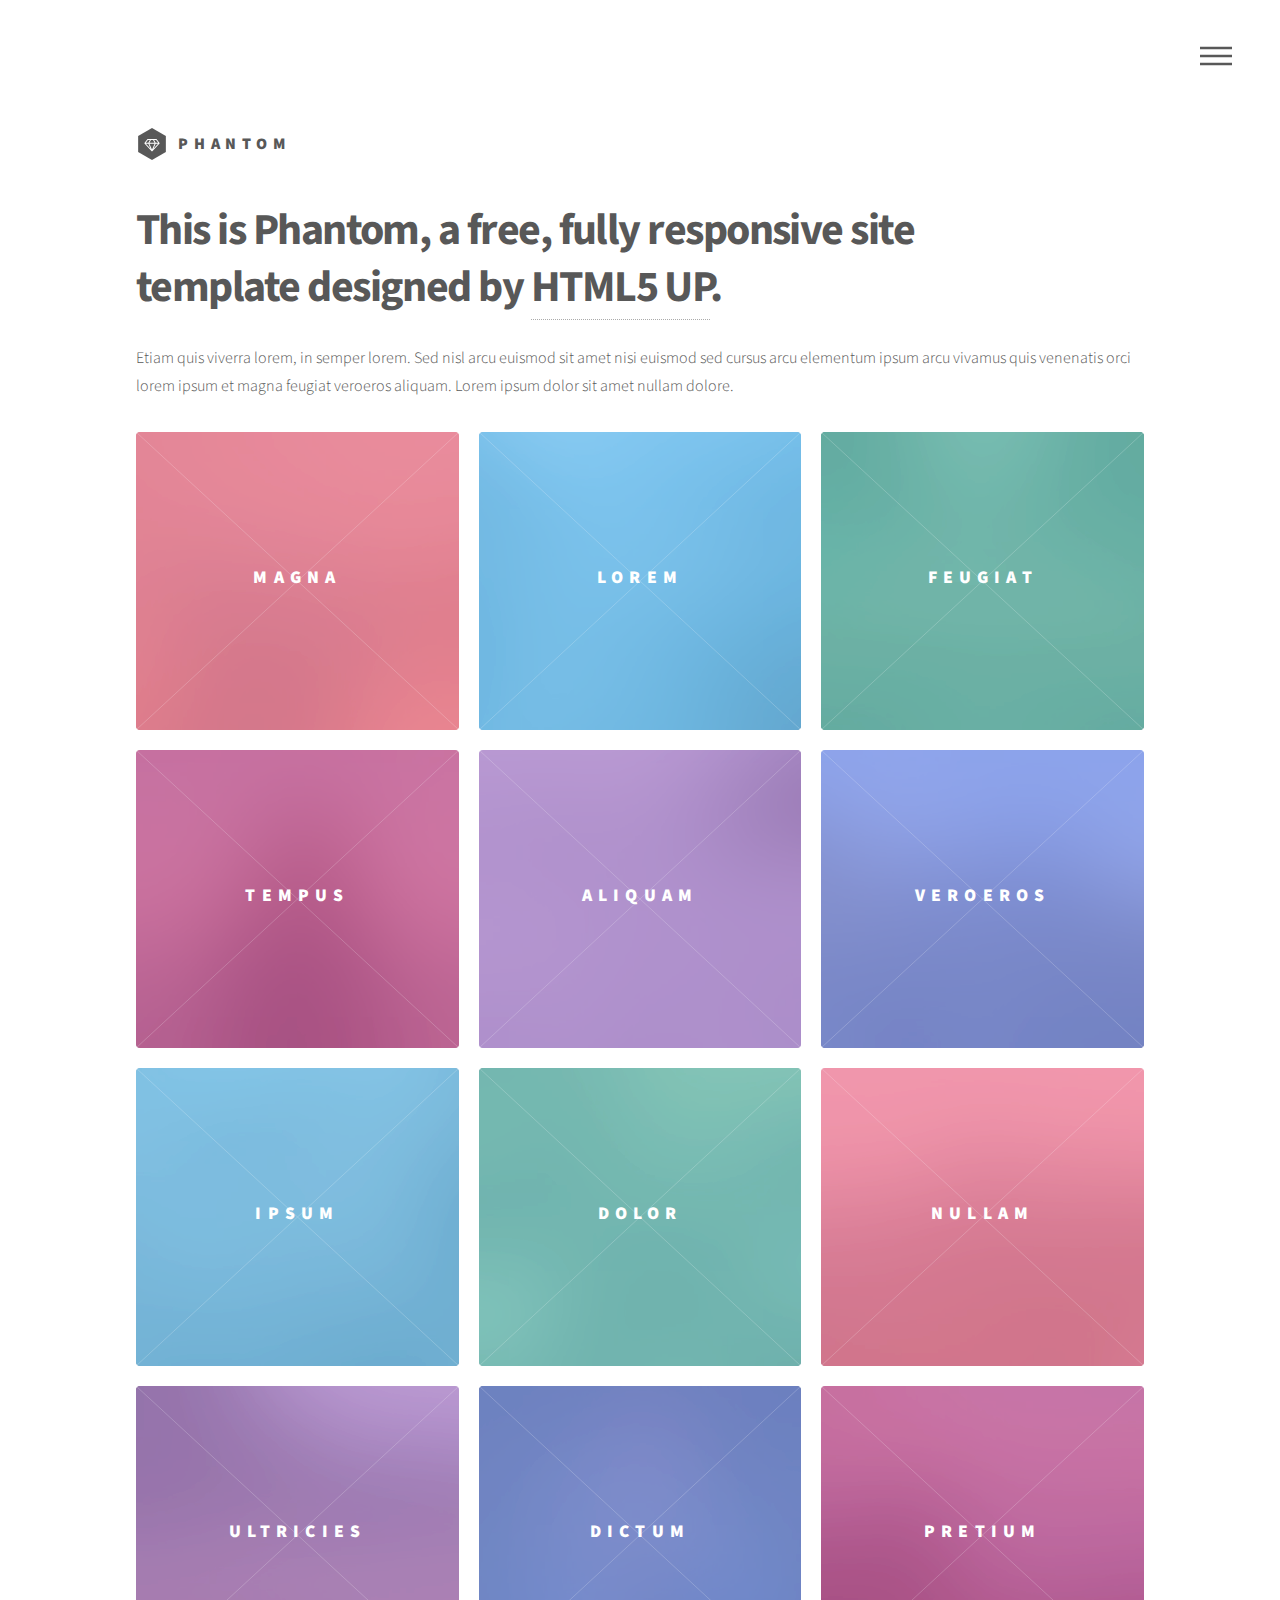
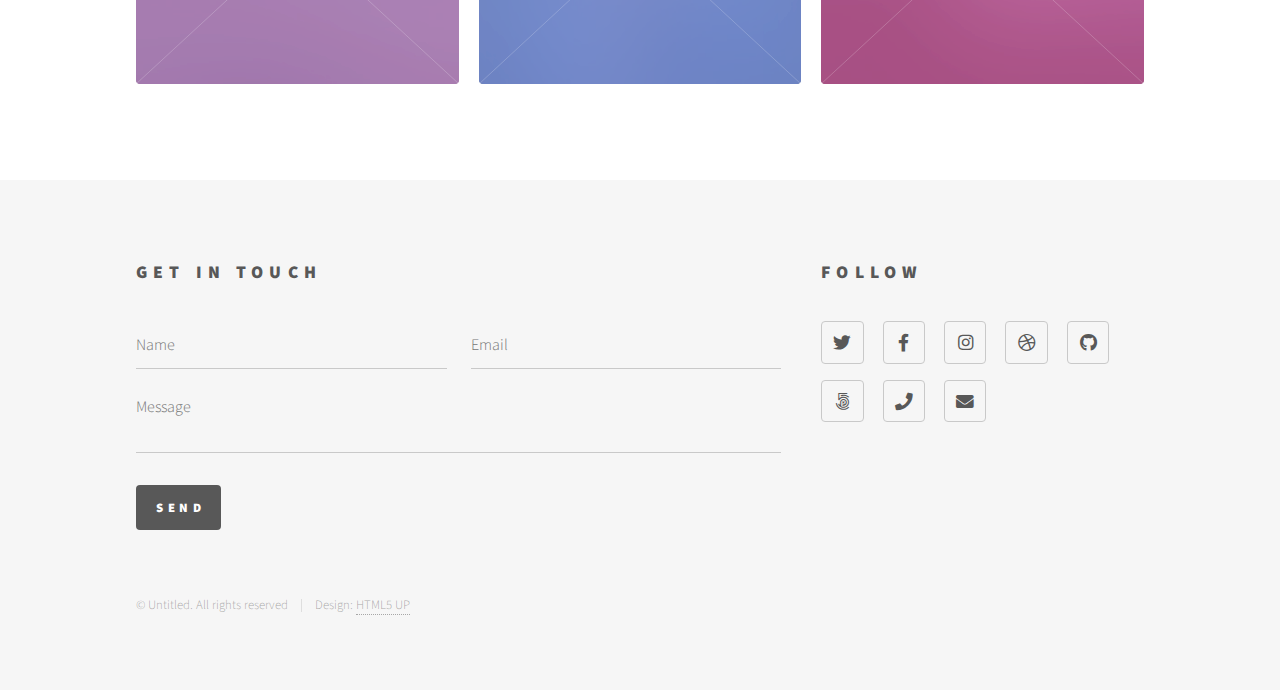
==== commit 54e20a1b: "New website template" ====
--- a/index.html
+++ b/index.html
@@ -1,355 +1,239 @@
 <!DOCTYPE HTML>
 <!--
-	Dimension by HTML5 UP
+	Phantom by HTML5 UP
 	html5up.net | @ajlkn
 	Free for personal and commercial use under the CCA 3.0 license (html5up.net/license)
 -->
 <html>
 	<head>
-		<title>Portfolio by Reece Deyoung</title>
+		<title>Phantom by HTML5 UP</title>
 		<meta charset="utf-8" />
 		<meta name="viewport" content="width=device-width, initial-scale=1, user-scalable=no" />
 		<link rel="stylesheet" href="assets/css/main.css" />
 		<noscript><link rel="stylesheet" href="assets/css/noscript.css" /></noscript>
 	</head>
 	<body class="is-preload">
-
 		<!-- Wrapper -->
 			<div id="wrapper">
 
 				<!-- Header -->
 					<header id="header">
-						<div class="logo">
-							<span class="icon fa-gem"></span>
+						<div class="inner">
+
+							<!-- Logo -->
+								<a href="index.html" class="logo">
+									<span class="symbol"><img src="images/logo.svg" alt="" /></span><span class="title">Phantom</span>
+								</a>
+
+							<!-- Nav -->
+								<nav>
+									<ul>
+										<li><a href="#menu">Menu</a></li>
+									</ul>
+								</nav>
+
 						</div>
-						<div class="content">
-							<div class="inner">
-								<h1>Web Synth</h1>
-								<p>A simple javascript synth that runs in a web browser. Website template comes from <a href="https://html5up.net">HTML5 UP</a> and is released<br />
-								for free under the <a href="https://html5up.net/license">Creative Commons</a> license.</p>
-							</div>
-						</div>
-						<nav>
-							<ul>
-								<li><a href="#intro">Intro</a></li>
-								<li><a href="#synth">Synth</a></li>
-								<li><a href="#about">About</a></li>
-								<li><a href="#contact">Contact</a></li>
-								<!--<li><a href="#elements">Elements</a></li>-->
-							</ul>
-						</nav>
 					</header>
+
+				<!-- Menu -->
+					<nav id="menu">
+						<h2>Menu</h2>
+						<ul>
+							<li><a href="index.html">Home</a></li>
+							<li><a href="generic.html">Ipsum veroeros</a></li>
+							<li><a href="generic.html">Tempus etiam</a></li>
+							<li><a href="generic.html">Consequat dolor</a></li>
+							<li><a href="elements.html">Elements</a></li>
+						</ul>
+					</nav>
 
 				<!-- Main -->
 					<div id="main">
-
-						<!-- Intro -->
-							<article id="intro">
-								<h2 class="major">Intro</h2>
-								<span class="image main"><img src="images/pic01.jpg" alt="" /></span>
-								<p>Aenean ornare velit lacus, ac varius enim ullamcorper eu. Proin aliquam facilisis ante interdum congue. Integer mollis, nisl amet convallis, porttitor magna ullamcorper, amet egestas mauris. Ut magna finibus nisi nec lacinia. Nam maximus erat id euismod egestas. By the way, check out my <a href="#work">awesome work</a>.</p>
-								<p>Lorem ipsum dolor sit amet, consectetur adipiscing elit. Duis dapibus rutrum facilisis. Class aptent taciti sociosqu ad litora torquent per conubia nostra, per inceptos himenaeos. Etiam tristique libero eu nibh porttitor fermentum. Nullam venenatis erat id vehicula viverra. Nunc ultrices eros ut ultricies condimentum. Mauris risus lacus, blandit sit amet venenatis non, bibendum vitae dolor. Nunc lorem mauris, fringilla in aliquam at, euismod in lectus. Pellentesque habitant morbi tristique senectus et netus et malesuada fames ac turpis egestas. In non lorem sit amet elit placerat maximus. Pellentesque aliquam maximus risus, vel sed vehicula.</p>
-							</article>
-
-						<!-- Work -->
-							<article id="work">
-								<h2 class="major">Work</h2>
-								<span class="image main"><img src="images/pic02.jpg" alt="" /></span>
-								<p>Adipiscing magna sed dolor elit. Praesent eleifend dignissim arcu, at eleifend sapien imperdiet ac. Aliquam erat volutpat. Praesent urna nisi, fringila lorem et vehicula lacinia quam. Integer sollicitudin mauris nec lorem luctus ultrices.</p>
-								<p>Nullam et orci eu lorem consequat tincidunt vivamus et sagittis libero. Mauris aliquet magna magna sed nunc rhoncus pharetra. Pellentesque condimentum sem. In efficitur ligula tate urna. Maecenas laoreet massa vel lacinia pellentesque lorem ipsum dolor. Nullam et orci eu lorem consequat tincidunt. Vivamus et sagittis libero. Mauris aliquet magna magna sed nunc rhoncus amet feugiat tempus.</p>
-							</article>
-
-						<!-- About -->
-							<article id="about">
-								<h2 class="major">About</h2>
-								<span class="image main"><img src="images/pic03.jpg" alt="" /></span>
-								<p>Lorem ipsum dolor sit amet, consectetur et adipiscing elit. Praesent eleifend dignissim arcu, at eleifend sapien imperdiet ac. Aliquam erat volutpat. Praesent urna nisi, fringila lorem et vehicula lacinia quam. Integer sollicitudin mauris nec lorem luctus ultrices. Aliquam libero et malesuada fames ac ante ipsum primis in faucibus. Cras viverra ligula sit amet ex mollis mattis lorem ipsum dolor sit amet.</p>
-							</article>
-
-						<!-- Contact -->
-							<article id="contact">
-								<h2 class="major">Contact</h2>
+						<div class="inner">
+							<header>
+								<h1>This is Phantom, a free, fully responsive site<br />
+								template designed by <a href="http://html5up.net">HTML5 UP</a>.</h1>
+								<p>Etiam quis viverra lorem, in semper lorem. Sed nisl arcu euismod sit amet nisi euismod sed cursus arcu elementum ipsum arcu vivamus quis venenatis orci lorem ipsum et magna feugiat veroeros aliquam. Lorem ipsum dolor sit amet nullam dolore.</p>
+							</header>
+							<section class="tiles">
+								<article class="style1">
+									<span class="image">
+										<img src="images/pic01.jpg" alt="" />
+									</span>
+									<a href="generic.html">
+										<h2>Magna</h2>
+										<div class="content">
+											<p>Sed nisl arcu euismod sit amet nisi lorem etiam dolor veroeros et feugiat.</p>
+										</div>
+									</a>
+								</article>
+								<article class="style2">
+									<span class="image">
+										<img src="images/pic02.jpg" alt="" />
+									</span>
+									<a href="generic.html">
+										<h2>Lorem</h2>
+										<div class="content">
+											<p>Sed nisl arcu euismod sit amet nisi lorem etiam dolor veroeros et feugiat.</p>
+										</div>
+									</a>
+								</article>
+								<article class="style3">
+									<span class="image">
+										<img src="images/pic03.jpg" alt="" />
+									</span>
+									<a href="generic.html">
+										<h2>Feugiat</h2>
+										<div class="content">
+											<p>Sed nisl arcu euismod sit amet nisi lorem etiam dolor veroeros et feugiat.</p>
+										</div>
+									</a>
+								</article>
+								<article class="style4">
+									<span class="image">
+										<img src="images/pic04.jpg" alt="" />
+									</span>
+									<a href="generic.html">
+										<h2>Tempus</h2>
+										<div class="content">
+											<p>Sed nisl arcu euismod sit amet nisi lorem etiam dolor veroeros et feugiat.</p>
+										</div>
+									</a>
+								</article>
+								<article class="style5">
+									<span class="image">
+										<img src="images/pic05.jpg" alt="" />
+									</span>
+									<a href="generic.html">
+										<h2>Aliquam</h2>
+										<div class="content">
+											<p>Sed nisl arcu euismod sit amet nisi lorem etiam dolor veroeros et feugiat.</p>
+										</div>
+									</a>
+								</article>
+								<article class="style6">
+									<span class="image">
+										<img src="images/pic06.jpg" alt="" />
+									</span>
+									<a href="generic.html">
+										<h2>Veroeros</h2>
+										<div class="content">
+											<p>Sed nisl arcu euismod sit amet nisi lorem etiam dolor veroeros et feugiat.</p>
+										</div>
+									</a>
+								</article>
+								<article class="style2">
+									<span class="image">
+										<img src="images/pic07.jpg" alt="" />
+									</span>
+									<a href="generic.html">
+										<h2>Ipsum</h2>
+										<div class="content">
+											<p>Sed nisl arcu euismod sit amet nisi lorem etiam dolor veroeros et feugiat.</p>
+										</div>
+									</a>
+								</article>
+								<article class="style3">
+									<span class="image">
+										<img src="images/pic08.jpg" alt="" />
+									</span>
+									<a href="generic.html">
+										<h2>Dolor</h2>
+										<div class="content">
+											<p>Sed nisl arcu euismod sit amet nisi lorem etiam dolor veroeros et feugiat.</p>
+										</div>
+									</a>
+								</article>
+								<article class="style1">
+									<span class="image">
+										<img src="images/pic09.jpg" alt="" />
+									</span>
+									<a href="generic.html">
+										<h2>Nullam</h2>
+										<div class="content">
+											<p>Sed nisl arcu euismod sit amet nisi lorem etiam dolor veroeros et feugiat.</p>
+										</div>
+									</a>
+								</article>
+								<article class="style5">
+									<span class="image">
+										<img src="images/pic10.jpg" alt="" />
+									</span>
+									<a href="generic.html">
+										<h2>Ultricies</h2>
+										<div class="content">
+											<p>Sed nisl arcu euismod sit amet nisi lorem etiam dolor veroeros et feugiat.</p>
+										</div>
+									</a>
+								</article>
+								<article class="style6">
+									<span class="image">
+										<img src="images/pic11.jpg" alt="" />
+									</span>
+									<a href="generic.html">
+										<h2>Dictum</h2>
+										<div class="content">
+											<p>Sed nisl arcu euismod sit amet nisi lorem etiam dolor veroeros et feugiat.</p>
+										</div>
+									</a>
+								</article>
+								<article class="style4">
+									<span class="image">
+										<img src="images/pic12.jpg" alt="" />
+									</span>
+									<a href="generic.html">
+										<h2>Pretium</h2>
+										<div class="content">
+											<p>Sed nisl arcu euismod sit amet nisi lorem etiam dolor veroeros et feugiat.</p>
+										</div>
+									</a>
+								</article>
+							</section>
+						</div>
+					</div>
+
+				<!-- Footer -->
+					<footer id="footer">
+						<div class="inner">
+							<section>
+								<h2>Get in touch</h2>
 								<form method="post" action="#">
 									<div class="fields">
 										<div class="field half">
-											<label for="name">Name</label>
-											<input type="text" name="name" id="name" />
+											<input type="text" name="name" id="name" placeholder="Name" />
 										</div>
 										<div class="field half">
-											<label for="email">Email</label>
-											<input type="text" name="email" id="email" />
+											<input type="email" name="email" id="email" placeholder="Email" />
 										</div>
 										<div class="field">
-											<label for="message">Message</label>
-											<textarea name="message" id="message" rows="4"></textarea>
+											<textarea name="message" id="message" placeholder="Message"></textarea>
 										</div>
 									</div>
 									<ul class="actions">
-										<li><input type="submit" value="Send Message" class="primary" /></li>
-										<li><input type="reset" value="Reset" /></li>
+										<li><input type="submit" value="Send" class="primary" /></li>
 									</ul>
 								</form>
+							</section>
+							<section>
+								<h2>Follow</h2>
 								<ul class="icons">
-									<li><a href="#" class="icon brands fa-twitter"><span class="label">Twitter</span></a></li>
-									<li><a href="#" class="icon brands fa-facebook-f"><span class="label">Facebook</span></a></li>
-									<li><a href="#" class="icon brands fa-instagram"><span class="label">Instagram</span></a></li>
-									<li><a href="#" class="icon brands fa-github"><span class="label">GitHub</span></a></li>
+									<li><a href="#" class="icon brands style2 fa-twitter"><span class="label">Twitter</span></a></li>
+									<li><a href="#" class="icon brands style2 fa-facebook-f"><span class="label">Facebook</span></a></li>
+									<li><a href="#" class="icon brands style2 fa-instagram"><span class="label">Instagram</span></a></li>
+									<li><a href="#" class="icon brands style2 fa-dribbble"><span class="label">Dribbble</span></a></li>
+									<li><a href="#" class="icon brands style2 fa-github"><span class="label">GitHub</span></a></li>
+									<li><a href="#" class="icon brands style2 fa-500px"><span class="label">500px</span></a></li>
+									<li><a href="#" class="icon solid style2 fa-phone"><span class="label">Phone</span></a></li>
+									<li><a href="#" class="icon solid style2 fa-envelope"><span class="label">Email</span></a></li>
 								</ul>
-							</article>
-
-						<!-- Elements -->
-							<article id="elements">
-								<h2 class="major">Elements</h2>
-
-								<section>
-									<h3 class="major">Text</h3>
-									<p>This is <b>bold</b> and this is <strong>strong</strong>. This is <i>italic</i> and this is <em>emphasized</em>.
-									This is <sup>superscript</sup> text and this is <sub>subscript</sub> text.
-									This is <u>underlined</u> and this is code: <code>for (;;) { ... }</code>. Finally, <a href="#">this is a link</a>.</p>
-									<hr />
-									<h2>Heading Level 2</h2>
-									<h3>Heading Level 3</h3>
-									<h4>Heading Level 4</h4>
-									<h5>Heading Level 5</h5>
-									<h6>Heading Level 6</h6>
-									<hr />
-									<h4>Blockquote</h4>
-									<blockquote>Fringilla nisl. Donec accumsan interdum nisi, quis tincidunt felis sagittis eget tempus euismod. Vestibulum ante ipsum primis in faucibus vestibulum. Blandit adipiscing eu felis iaculis volutpat ac adipiscing accumsan faucibus. Vestibulum ante ipsum primis in faucibus lorem ipsum dolor sit amet nullam adipiscing eu felis.</blockquote>
-									<h4>Preformatted</h4>
-									<pre><code>i = 0;
-
-while (!deck.isInOrder()) {
-    print 'Iteration ' + i;
-    deck.shuffle();
-    i++;
-}
-
-print 'It took ' + i + ' iterations to sort the deck.';</code></pre>
-								</section>
-
-								<section>
-									<h3 class="major">Lists</h3>
-
-									<h4>Unordered</h4>
-									<ul>
-										<li>Dolor pulvinar etiam.</li>
-										<li>Sagittis adipiscing.</li>
-										<li>Felis enim feugiat.</li>
-									</ul>
-
-									<h4>Alternate</h4>
-									<ul class="alt">
-										<li>Dolor pulvinar etiam.</li>
-										<li>Sagittis adipiscing.</li>
-										<li>Felis enim feugiat.</li>
-									</ul>
-
-									<h4>Ordered</h4>
-									<ol>
-										<li>Dolor pulvinar etiam.</li>
-										<li>Etiam vel felis viverra.</li>
-										<li>Felis enim feugiat.</li>
-										<li>Dolor pulvinar etiam.</li>
-										<li>Etiam vel felis lorem.</li>
-										<li>Felis enim et feugiat.</li>
-									</ol>
-									<h4>Icons</h4>
-									<ul class="icons">
-										<li><a href="#" class="icon brands fa-twitter"><span class="label">Twitter</span></a></li>
-										<li><a href="#" class="icon brands fa-facebook-f"><span class="label">Facebook</span></a></li>
-										<li><a href="#" class="icon brands fa-instagram"><span class="label">Instagram</span></a></li>
-										<li><a href="#" class="icon brands fa-github"><span class="label">Github</span></a></li>
-									</ul>
-
-									<h4>Actions</h4>
-									<ul class="actions">
-										<li><a href="#" class="button primary">Default</a></li>
-										<li><a href="#" class="button">Default</a></li>
-									</ul>
-									<ul class="actions stacked">
-										<li><a href="#" class="button primary">Default</a></li>
-										<li><a href="#" class="button">Default</a></li>
-									</ul>
-								</section>
-
-								<section>
-									<h3 class="major">Table</h3>
-									<h4>Default</h4>
-									<div class="table-wrapper">
-										<table>
-											<thead>
-												<tr>
-													<th>Name</th>
-													<th>Description</th>
-													<th>Price</th>
-												</tr>
-											</thead>
-											<tbody>
-												<tr>
-													<td>Item One</td>
-													<td>Ante turpis integer aliquet porttitor.</td>
-													<td>29.99</td>
-												</tr>
-												<tr>
-													<td>Item Two</td>
-													<td>Vis ac commodo adipiscing arcu aliquet.</td>
-													<td>19.99</td>
-												</tr>
-												<tr>
-													<td>Item Three</td>
-													<td> Morbi faucibus arcu accumsan lorem.</td>
-													<td>29.99</td>
-												</tr>
-												<tr>
-													<td>Item Four</td>
-													<td>Vitae integer tempus condimentum.</td>
-													<td>19.99</td>
-												</tr>
-												<tr>
-													<td>Item Five</td>
-													<td>Ante turpis integer aliquet porttitor.</td>
-													<td>29.99</td>
-												</tr>
-											</tbody>
-											<tfoot>
-												<tr>
-													<td colspan="2"></td>
-													<td>100.00</td>
-												</tr>
-											</tfoot>
-										</table>
-									</div>
-
-									<h4>Alternate</h4>
-									<div class="table-wrapper">
-										<table class="alt">
-											<thead>
-												<tr>
-													<th>Name</th>
-													<th>Description</th>
-													<th>Price</th>
-												</tr>
-											</thead>
-											<tbody>
-												<tr>
-													<td>Item One</td>
-													<td>Ante turpis integer aliquet porttitor.</td>
-													<td>29.99</td>
-												</tr>
-												<tr>
-													<td>Item Two</td>
-													<td>Vis ac commodo adipiscing arcu aliquet.</td>
-													<td>19.99</td>
-												</tr>
-												<tr>
-													<td>Item Three</td>
-													<td> Morbi faucibus arcu accumsan lorem.</td>
-													<td>29.99</td>
-												</tr>
-												<tr>
-													<td>Item Four</td>
-													<td>Vitae integer tempus condimentum.</td>
-													<td>19.99</td>
-												</tr>
-												<tr>
-													<td>Item Five</td>
-													<td>Ante turpis integer aliquet porttitor.</td>
-													<td>29.99</td>
-												</tr>
-											</tbody>
-											<tfoot>
-												<tr>
-													<td colspan="2"></td>
-													<td>100.00</td>
-												</tr>
-											</tfoot>
-										</table>
-									</div>
-								</section>
-
-								<section>
-									<h3 class="major">Buttons</h3>
-									<ul class="actions">
-										<li><a href="#" class="button primary">Primary</a></li>
-										<li><a href="#" class="button">Default</a></li>
-									</ul>
-									<ul class="actions">
-										<li><a href="#" class="button">Default</a></li>
-										<li><a href="#" class="button small">Small</a></li>
-									</ul>
-									<ul class="actions">
-										<li><a href="#" class="button primary icon solid fa-download">Icon</a></li>
-										<li><a href="#" class="button icon solid fa-download">Icon</a></li>
-									</ul>
-									<ul class="actions">
-										<li><span class="button primary disabled">Disabled</span></li>
-										<li><span class="button disabled">Disabled</span></li>
-									</ul>
-								</section>
-
-								<section>
-									<h3 class="major">Form</h3>
-									<form method="post" action="#">
-										<div class="fields">
-											<div class="field half">
-												<label for="demo-name">Name</label>
-												<input type="text" name="demo-name" id="demo-name" value="" placeholder="Jane Doe" />
-											</div>
-											<div class="field half">
-												<label for="demo-email">Email</label>
-												<input type="email" name="demo-email" id="demo-email" value="" placeholder="jane@untitled.tld" />
-											</div>
-											<div class="field">
-												<label for="demo-category">Category</label>
-												<select name="demo-category" id="demo-category">
-													<option value="">-</option>
-													<option value="1">Manufacturing</option>
-													<option value="1">Shipping</option>
-													<option value="1">Administration</option>
-													<option value="1">Human Resources</option>
-												</select>
-											</div>
-											<div class="field half">
-												<input type="radio" id="demo-priority-low" name="demo-priority" checked>
-												<label for="demo-priority-low">Low</label>
-											</div>
-											<div class="field half">
-												<input type="radio" id="demo-priority-high" name="demo-priority">
-												<label for="demo-priority-high">High</label>
-											</div>
-											<div class="field half">
-												<input type="checkbox" id="demo-copy" name="demo-copy">
-												<label for="demo-copy">Email me a copy</label>
-											</div>
-											<div class="field half">
-												<input type="checkbox" id="demo-human" name="demo-human" checked>
-												<label for="demo-human">Not a robot</label>
-											</div>
-											<div class="field">
-												<label for="demo-message">Message</label>
-												<textarea name="demo-message" id="demo-message" placeholder="Enter your message" rows="6"></textarea>
-											</div>
-										</div>
-										<ul class="actions">
-											<li><input type="submit" value="Send Message" class="primary" /></li>
-											<li><input type="reset" value="Reset" /></li>
-										</ul>
-									</form>
-								</section>
-
-							</article>
-
-					</div>
-
-				<!-- Footer -->
-					<footer id="footer">
-						<p class="copyright">&copy; Untitled. Design: <a href="https://html5up.net">HTML5 UP</a>.</p>
+							</section>
+							<ul class="copyright">
+								<li>&copy; Untitled. All rights reserved</li><li>Design: <a href="http://html5up.net">HTML5 UP</a></li>
+							</ul>
+						</div>
 					</footer>
 
 			</div>
-
-		<!-- BG -->
-			<div id="bg"></div>
 
 		<!-- Scripts -->
 			<script src="assets/js/jquery.min.js"></script>
@@ -359,4 +243,4 @@
 			<script src="assets/js/main.js"></script>
 
 	</body>
-</html>
+</html>--- a/assets/css/main.css
+++ b/assets/css/main.css
@@ -1,8 +1,8 @@
 @import url(fontawesome-all.min.css);
-@import url("https://fonts.googleapis.com/css?family=Source+Sans+Pro:300italic,600italic,300,600");
+@import url("https://fonts.googleapis.com/css?family=Source+Sans+Pro:300,700,900");
 
 /*
-	Dimension by HTML5 UP
+	Phantom by HTML5 UP
 	html5up.net | @ajlkn
 	Free for personal and commercial use under the CCA 3.0 license (html5up.net/license)
 */
@@ -78,6 +78,10 @@
 		width: device-width;
 	}
 
+	body {
+		-ms-overflow-style: scrollbar;
+	}
+
 	@media screen and (max-width: 480px) {
 
 		html, body {
@@ -95,7 +99,7 @@
 	}
 
 	body {
-		background: #1b1f22;
+		background: #ffffff;
 	}
 
 		body.is-preload *, body.is-preload *:before, body.is-preload *:after {
@@ -111,59 +115,47 @@
 
 /* Type */
 
-	html {
+	body, input, select, textarea {
+		color: #585858;
+		font-family: "Source Sans Pro", Helvetica, sans-serif;
 		font-size: 16pt;
+		font-weight: 300;
+		line-height: 1.75;
 	}
 
 		@media screen and (max-width: 1680px) {
 
-			html {
+			body, input, select, textarea {
+				font-size: 14pt;
+			}
+
+		}
+
+		@media screen and (max-width: 1280px) {
+
+			body, input, select, textarea {
 				font-size: 12pt;
 			}
 
 		}
 
-		@media screen and (max-width: 736px) {
-
-			html {
-				font-size: 11pt;
-			}
-
-		}
-
-		@media screen and (max-width: 360px) {
-
-			html {
-				font-size: 10pt;
-			}
-
-		}
-
-	body, input, select, textarea {
-		color: #ffffff;
-		font-family: "Source Sans Pro", sans-serif;
-		font-weight: 300;
-		font-size: 1rem;
-		line-height: 1.65;
-	}
-
 	a {
-		-moz-transition: color 0.2s ease-in-out, background-color 0.2s ease-in-out, border-bottom-color 0.2s ease-in-out;
-		-webkit-transition: color 0.2s ease-in-out, background-color 0.2s ease-in-out, border-bottom-color 0.2s ease-in-out;
-		-ms-transition: color 0.2s ease-in-out, background-color 0.2s ease-in-out, border-bottom-color 0.2s ease-in-out;
-		transition: color 0.2s ease-in-out, background-color 0.2s ease-in-out, border-bottom-color 0.2s ease-in-out;
-		border-bottom: dotted 1px rgba(255, 255, 255, 0.5);
+		-moz-transition: border-bottom-color 0.2s ease, color 0.2s ease;
+		-webkit-transition: border-bottom-color 0.2s ease, color 0.2s ease;
+		-ms-transition: border-bottom-color 0.2s ease, color 0.2s ease;
+		transition: border-bottom-color 0.2s ease, color 0.2s ease;
 		text-decoration: none;
-		color: inherit;
+		color: #585858;
+		border-bottom: dotted 1px rgba(88, 88, 88, 0.5);
 	}
 
 		a:hover {
 			border-bottom-color: transparent;
+			color: #f2849e !important;
 		}
 
 	strong, b {
-		color: #ffffff;
-		font-weight: 600;
+		font-weight: 900;
 	}
 
 	em, i {
@@ -171,122 +163,142 @@
 	}
 
 	p {
-		margin: 0 0 2rem 0;
-	}
-
-	h1, h2, h3, h4, h5, h6 {
-		color: #ffffff;
-		font-weight: 600;
+		margin: 0 0 2em 0;
+	}
+
+	h1 {
+		font-size: 2.75em;
+		font-weight: 700;
+		line-height: 1.3;
+		margin: 0 0 1em 0;
+		letter-spacing: -0.035em;
+	}
+
+		h1 a {
+			color: inherit;
+		}
+
+		@media screen and (max-width: 736px) {
+
+			h1 {
+				font-size: 2em;
+				margin: 0 0 1em 0;
+			}
+
+		}
+
+		@media screen and (max-width: 360px) {
+
+			h1 {
+				font-size: 1.75em;
+			}
+
+		}
+
+	h2, h3, h4, h5, h6 {
+		font-weight: 900;
 		line-height: 1.5;
-		margin: 0 0 1rem 0;
+		margin: 0 0 2em 0;
 		text-transform: uppercase;
-		letter-spacing: 0.2rem;
-	}
-
-		h1 a, h2 a, h3 a, h4 a, h5 a, h6 a {
+		letter-spacing: 0.35em;
+	}
+
+		h2 a, h3 a, h4 a, h5 a, h6 a {
 			color: inherit;
-			text-decoration: none;
-		}
-
-		h1.major, h2.major, h3.major, h4.major, h5.major, h6.major {
-			border-bottom: solid 1px #ffffff;
-			width: -moz-max-content;
-			width: -webkit-max-content;
-			width: -ms-max-content;
-			width: max-content;
-			padding-bottom: 0.5rem;
-			margin: 0 0 2rem 0;
-		}
-
-	h1 {
-		font-size: 2.25rem;
-		line-height: 1.3;
-		letter-spacing: 0.5rem;
-	}
+		}
 
 	h2 {
-		font-size: 1.5rem;
-		line-height: 1.4;
-		letter-spacing: 0.5rem;
+		font-size: 1.1em;
 	}
 
 	h3 {
-		font-size: 1rem;
+		font-size: 1em;
 	}
 
 	h4 {
-		font-size: 0.8rem;
+		font-size: 0.8em;
 	}
 
 	h5 {
-		font-size: 0.7rem;
+		font-size: 0.8em;
 	}
 
 	h6 {
-		font-size: 0.6rem;
+		font-size: 0.8em;
+	}
+
+	@media screen and (max-width: 980px) {
+
+		h1 br, h2 br, h3 br, h4 br, h5 br, h6 br {
+			display: none;
+		}
+
 	}
 
 	@media screen and (max-width: 736px) {
 
-		h1 {
-			font-size: 1.75rem;
-			line-height: 1.4;
-		}
-
 		h2 {
-			font-size: 1.25em;
-			line-height: 1.5;
+			font-size: 1em;
+		}
+
+		h3 {
+			font-size: 0.8em;
 		}
 
 	}
 
 	sub {
-		font-size: 0.8rem;
+		font-size: 0.8em;
 		position: relative;
-		top: 0.5rem;
+		top: 0.5em;
 	}
 
 	sup {
-		font-size: 0.8rem;
+		font-size: 0.8em;
 		position: relative;
-		top: -0.5rem;
+		top: -0.5em;
 	}
 
 	blockquote {
-		border-left: solid 4px #ffffff;
+		border-left: solid 4px #c9c9c9;
 		font-style: italic;
-		margin: 0 0 2rem 0;
-		padding: 0.5rem 0 0.5rem 2rem;
+		margin: 0 0 2em 0;
+		padding: 0.5em 0 0.5em 2em;
 	}
 
 	code {
-		background: rgba(255, 255, 255, 0.075);
+		background: rgba(144, 144, 144, 0.075);
 		border-radius: 4px;
+		border: solid 1px #c9c9c9;
 		font-family: "Courier New", monospace;
-		font-size: 0.9rem;
-		margin: 0 0.25rem;
-		padding: 0.25rem 0.65rem;
+		font-size: 0.9em;
+		margin: 0 0.25em;
+		padding: 0.25em 0.65em;
 	}
 
 	pre {
 		-webkit-overflow-scrolling: touch;
 		font-family: "Courier New", monospace;
-		font-size: 0.9rem;
-		margin: 0 0 2rem 0;
+		font-size: 0.9em;
+		margin: 0 0 2em 0;
 	}
 
 		pre code {
 			display: block;
 			line-height: 1.75;
-			padding: 1rem 1.5rem;
+			padding: 1em 1.5em;
 			overflow-x: auto;
 		}
 
 	hr {
 		border: 0;
-		border-bottom: solid 1px #ffffff;
-		margin: 2.75rem 0;
-	}
+		border-bottom: solid 1px #c9c9c9;
+		margin: 2em 0;
+	}
+
+		hr.major {
+			margin: 3em 0;
+		}
 
 	.align-left {
 		text-align: left;
@@ -300,10 +312,1750 @@
 		text-align: right;
 	}
 
+/* Row */
+
+	.row {
+		display: flex;
+		flex-wrap: wrap;
+		box-sizing: border-box;
+		align-items: stretch;
+	}
+
+		.row > * {
+			box-sizing: border-box;
+		}
+
+		.row.gtr-uniform > * > :last-child {
+			margin-bottom: 0;
+		}
+
+		.row.aln-left {
+			justify-content: flex-start;
+		}
+
+		.row.aln-center {
+			justify-content: center;
+		}
+
+		.row.aln-right {
+			justify-content: flex-end;
+		}
+
+		.row.aln-top {
+			align-items: flex-start;
+		}
+
+		.row.aln-middle {
+			align-items: center;
+		}
+
+		.row.aln-bottom {
+			align-items: flex-end;
+		}
+
+		.row > .imp {
+			order: -1;
+		}
+
+		.row > .col-1 {
+			width: 8.33333%;
+		}
+
+		.row > .off-1 {
+			margin-left: 8.33333%;
+		}
+
+		.row > .col-2 {
+			width: 16.66667%;
+		}
+
+		.row > .off-2 {
+			margin-left: 16.66667%;
+		}
+
+		.row > .col-3 {
+			width: 25%;
+		}
+
+		.row > .off-3 {
+			margin-left: 25%;
+		}
+
+		.row > .col-4 {
+			width: 33.33333%;
+		}
+
+		.row > .off-4 {
+			margin-left: 33.33333%;
+		}
+
+		.row > .col-5 {
+			width: 41.66667%;
+		}
+
+		.row > .off-5 {
+			margin-left: 41.66667%;
+		}
+
+		.row > .col-6 {
+			width: 50%;
+		}
+
+		.row > .off-6 {
+			margin-left: 50%;
+		}
+
+		.row > .col-7 {
+			width: 58.33333%;
+		}
+
+		.row > .off-7 {
+			margin-left: 58.33333%;
+		}
+
+		.row > .col-8 {
+			width: 66.66667%;
+		}
+
+		.row > .off-8 {
+			margin-left: 66.66667%;
+		}
+
+		.row > .col-9 {
+			width: 75%;
+		}
+
+		.row > .off-9 {
+			margin-left: 75%;
+		}
+
+		.row > .col-10 {
+			width: 83.33333%;
+		}
+
+		.row > .off-10 {
+			margin-left: 83.33333%;
+		}
+
+		.row > .col-11 {
+			width: 91.66667%;
+		}
+
+		.row > .off-11 {
+			margin-left: 91.66667%;
+		}
+
+		.row > .col-12 {
+			width: 100%;
+		}
+
+		.row > .off-12 {
+			margin-left: 100%;
+		}
+
+		.row.gtr-0 {
+			margin-top: 0;
+			margin-left: 0em;
+		}
+
+			.row.gtr-0 > * {
+				padding: 0 0 0 0em;
+			}
+
+			.row.gtr-0.gtr-uniform {
+				margin-top: 0em;
+			}
+
+				.row.gtr-0.gtr-uniform > * {
+					padding-top: 0em;
+				}
+
+		.row.gtr-25 {
+			margin-top: 0;
+			margin-left: -0.5em;
+		}
+
+			.row.gtr-25 > * {
+				padding: 0 0 0 0.5em;
+			}
+
+			.row.gtr-25.gtr-uniform {
+				margin-top: -0.5em;
+			}
+
+				.row.gtr-25.gtr-uniform > * {
+					padding-top: 0.5em;
+				}
+
+		.row.gtr-50 {
+			margin-top: 0;
+			margin-left: -1em;
+		}
+
+			.row.gtr-50 > * {
+				padding: 0 0 0 1em;
+			}
+
+			.row.gtr-50.gtr-uniform {
+				margin-top: -1em;
+			}
+
+				.row.gtr-50.gtr-uniform > * {
+					padding-top: 1em;
+				}
+
+		.row {
+			margin-top: 0;
+			margin-left: -2em;
+		}
+
+			.row > * {
+				padding: 0 0 0 2em;
+			}
+
+			.row.gtr-uniform {
+				margin-top: -2em;
+			}
+
+				.row.gtr-uniform > * {
+					padding-top: 2em;
+				}
+
+		.row.gtr-150 {
+			margin-top: 0;
+			margin-left: -3em;
+		}
+
+			.row.gtr-150 > * {
+				padding: 0 0 0 3em;
+			}
+
+			.row.gtr-150.gtr-uniform {
+				margin-top: -3em;
+			}
+
+				.row.gtr-150.gtr-uniform > * {
+					padding-top: 3em;
+				}
+
+		.row.gtr-200 {
+			margin-top: 0;
+			margin-left: -4em;
+		}
+
+			.row.gtr-200 > * {
+				padding: 0 0 0 4em;
+			}
+
+			.row.gtr-200.gtr-uniform {
+				margin-top: -4em;
+			}
+
+				.row.gtr-200.gtr-uniform > * {
+					padding-top: 4em;
+				}
+
+		@media screen and (max-width: 1680px) {
+
+			.row {
+				display: flex;
+				flex-wrap: wrap;
+				box-sizing: border-box;
+				align-items: stretch;
+			}
+
+				.row > * {
+					box-sizing: border-box;
+				}
+
+				.row.gtr-uniform > * > :last-child {
+					margin-bottom: 0;
+				}
+
+				.row.aln-left {
+					justify-content: flex-start;
+				}
+
+				.row.aln-center {
+					justify-content: center;
+				}
+
+				.row.aln-right {
+					justify-content: flex-end;
+				}
+
+				.row.aln-top {
+					align-items: flex-start;
+				}
+
+				.row.aln-middle {
+					align-items: center;
+				}
+
+				.row.aln-bottom {
+					align-items: flex-end;
+				}
+
+				.row > .imp-xlarge {
+					order: -1;
+				}
+
+				.row > .col-1-xlarge {
+					width: 8.33333%;
+				}
+
+				.row > .off-1-xlarge {
+					margin-left: 8.33333%;
+				}
+
+				.row > .col-2-xlarge {
+					width: 16.66667%;
+				}
+
+				.row > .off-2-xlarge {
+					margin-left: 16.66667%;
+				}
+
+				.row > .col-3-xlarge {
+					width: 25%;
+				}
+
+				.row > .off-3-xlarge {
+					margin-left: 25%;
+				}
+
+				.row > .col-4-xlarge {
+					width: 33.33333%;
+				}
+
+				.row > .off-4-xlarge {
+					margin-left: 33.33333%;
+				}
+
+				.row > .col-5-xlarge {
+					width: 41.66667%;
+				}
+
+				.row > .off-5-xlarge {
+					margin-left: 41.66667%;
+				}
+
+				.row > .col-6-xlarge {
+					width: 50%;
+				}
+
+				.row > .off-6-xlarge {
+					margin-left: 50%;
+				}
+
+				.row > .col-7-xlarge {
+					width: 58.33333%;
+				}
+
+				.row > .off-7-xlarge {
+					margin-left: 58.33333%;
+				}
+
+				.row > .col-8-xlarge {
+					width: 66.66667%;
+				}
+
+				.row > .off-8-xlarge {
+					margin-left: 66.66667%;
+				}
+
+				.row > .col-9-xlarge {
+					width: 75%;
+				}
+
+				.row > .off-9-xlarge {
+					margin-left: 75%;
+				}
+
+				.row > .col-10-xlarge {
+					width: 83.33333%;
+				}
+
+				.row > .off-10-xlarge {
+					margin-left: 83.33333%;
+				}
+
+				.row > .col-11-xlarge {
+					width: 91.66667%;
+				}
+
+				.row > .off-11-xlarge {
+					margin-left: 91.66667%;
+				}
+
+				.row > .col-12-xlarge {
+					width: 100%;
+				}
+
+				.row > .off-12-xlarge {
+					margin-left: 100%;
+				}
+
+				.row.gtr-0 {
+					margin-top: 0;
+					margin-left: 0em;
+				}
+
+					.row.gtr-0 > * {
+						padding: 0 0 0 0em;
+					}
+
+					.row.gtr-0.gtr-uniform {
+						margin-top: 0em;
+					}
+
+						.row.gtr-0.gtr-uniform > * {
+							padding-top: 0em;
+						}
+
+				.row.gtr-25 {
+					margin-top: 0;
+					margin-left: -0.5em;
+				}
+
+					.row.gtr-25 > * {
+						padding: 0 0 0 0.5em;
+					}
+
+					.row.gtr-25.gtr-uniform {
+						margin-top: -0.5em;
+					}
+
+						.row.gtr-25.gtr-uniform > * {
+							padding-top: 0.5em;
+						}
+
+				.row.gtr-50 {
+					margin-top: 0;
+					margin-left: -1em;
+				}
+
+					.row.gtr-50 > * {
+						padding: 0 0 0 1em;
+					}
+
+					.row.gtr-50.gtr-uniform {
+						margin-top: -1em;
+					}
+
+						.row.gtr-50.gtr-uniform > * {
+							padding-top: 1em;
+						}
+
+				.row {
+					margin-top: 0;
+					margin-left: -2em;
+				}
+
+					.row > * {
+						padding: 0 0 0 2em;
+					}
+
+					.row.gtr-uniform {
+						margin-top: -2em;
+					}
+
+						.row.gtr-uniform > * {
+							padding-top: 2em;
+						}
+
+				.row.gtr-150 {
+					margin-top: 0;
+					margin-left: -3em;
+				}
+
+					.row.gtr-150 > * {
+						padding: 0 0 0 3em;
+					}
+
+					.row.gtr-150.gtr-uniform {
+						margin-top: -3em;
+					}
+
+						.row.gtr-150.gtr-uniform > * {
+							padding-top: 3em;
+						}
+
+				.row.gtr-200 {
+					margin-top: 0;
+					margin-left: -4em;
+				}
+
+					.row.gtr-200 > * {
+						padding: 0 0 0 4em;
+					}
+
+					.row.gtr-200.gtr-uniform {
+						margin-top: -4em;
+					}
+
+						.row.gtr-200.gtr-uniform > * {
+							padding-top: 4em;
+						}
+
+		}
+
+		@media screen and (max-width: 1280px) {
+
+			.row {
+				display: flex;
+				flex-wrap: wrap;
+				box-sizing: border-box;
+				align-items: stretch;
+			}
+
+				.row > * {
+					box-sizing: border-box;
+				}
+
+				.row.gtr-uniform > * > :last-child {
+					margin-bottom: 0;
+				}
+
+				.row.aln-left {
+					justify-content: flex-start;
+				}
+
+				.row.aln-center {
+					justify-content: center;
+				}
+
+				.row.aln-right {
+					justify-content: flex-end;
+				}
+
+				.row.aln-top {
+					align-items: flex-start;
+				}
+
+				.row.aln-middle {
+					align-items: center;
+				}
+
+				.row.aln-bottom {
+					align-items: flex-end;
+				}
+
+				.row > .imp-large {
+					order: -1;
+				}
+
+				.row > .col-1-large {
+					width: 8.33333%;
+				}
+
+				.row > .off-1-large {
+					margin-left: 8.33333%;
+				}
+
+				.row > .col-2-large {
+					width: 16.66667%;
+				}
+
+				.row > .off-2-large {
+					margin-left: 16.66667%;
+				}
+
+				.row > .col-3-large {
+					width: 25%;
+				}
+
+				.row > .off-3-large {
+					margin-left: 25%;
+				}
+
+				.row > .col-4-large {
+					width: 33.33333%;
+				}
+
+				.row > .off-4-large {
+					margin-left: 33.33333%;
+				}
+
+				.row > .col-5-large {
+					width: 41.66667%;
+				}
+
+				.row > .off-5-large {
+					margin-left: 41.66667%;
+				}
+
+				.row > .col-6-large {
+					width: 50%;
+				}
+
+				.row > .off-6-large {
+					margin-left: 50%;
+				}
+
+				.row > .col-7-large {
+					width: 58.33333%;
+				}
+
+				.row > .off-7-large {
+					margin-left: 58.33333%;
+				}
+
+				.row > .col-8-large {
+					width: 66.66667%;
+				}
+
+				.row > .off-8-large {
+					margin-left: 66.66667%;
+				}
+
+				.row > .col-9-large {
+					width: 75%;
+				}
+
+				.row > .off-9-large {
+					margin-left: 75%;
+				}
+
+				.row > .col-10-large {
+					width: 83.33333%;
+				}
+
+				.row > .off-10-large {
+					margin-left: 83.33333%;
+				}
+
+				.row > .col-11-large {
+					width: 91.66667%;
+				}
+
+				.row > .off-11-large {
+					margin-left: 91.66667%;
+				}
+
+				.row > .col-12-large {
+					width: 100%;
+				}
+
+				.row > .off-12-large {
+					margin-left: 100%;
+				}
+
+				.row.gtr-0 {
+					margin-top: 0;
+					margin-left: 0em;
+				}
+
+					.row.gtr-0 > * {
+						padding: 0 0 0 0em;
+					}
+
+					.row.gtr-0.gtr-uniform {
+						margin-top: 0em;
+					}
+
+						.row.gtr-0.gtr-uniform > * {
+							padding-top: 0em;
+						}
+
+				.row.gtr-25 {
+					margin-top: 0;
+					margin-left: -0.5em;
+				}
+
+					.row.gtr-25 > * {
+						padding: 0 0 0 0.5em;
+					}
+
+					.row.gtr-25.gtr-uniform {
+						margin-top: -0.5em;
+					}
+
+						.row.gtr-25.gtr-uniform > * {
+							padding-top: 0.5em;
+						}
+
+				.row.gtr-50 {
+					margin-top: 0;
+					margin-left: -1em;
+				}
+
+					.row.gtr-50 > * {
+						padding: 0 0 0 1em;
+					}
+
+					.row.gtr-50.gtr-uniform {
+						margin-top: -1em;
+					}
+
+						.row.gtr-50.gtr-uniform > * {
+							padding-top: 1em;
+						}
+
+				.row {
+					margin-top: 0;
+					margin-left: -2em;
+				}
+
+					.row > * {
+						padding: 0 0 0 2em;
+					}
+
+					.row.gtr-uniform {
+						margin-top: -2em;
+					}
+
+						.row.gtr-uniform > * {
+							padding-top: 2em;
+						}
+
+				.row.gtr-150 {
+					margin-top: 0;
+					margin-left: -3em;
+				}
+
+					.row.gtr-150 > * {
+						padding: 0 0 0 3em;
+					}
+
+					.row.gtr-150.gtr-uniform {
+						margin-top: -3em;
+					}
+
+						.row.gtr-150.gtr-uniform > * {
+							padding-top: 3em;
+						}
+
+				.row.gtr-200 {
+					margin-top: 0;
+					margin-left: -4em;
+				}
+
+					.row.gtr-200 > * {
+						padding: 0 0 0 4em;
+					}
+
+					.row.gtr-200.gtr-uniform {
+						margin-top: -4em;
+					}
+
+						.row.gtr-200.gtr-uniform > * {
+							padding-top: 4em;
+						}
+
+		}
+
+		@media screen and (max-width: 980px) {
+
+			.row {
+				display: flex;
+				flex-wrap: wrap;
+				box-sizing: border-box;
+				align-items: stretch;
+			}
+
+				.row > * {
+					box-sizing: border-box;
+				}
+
+				.row.gtr-uniform > * > :last-child {
+					margin-bottom: 0;
+				}
+
+				.row.aln-left {
+					justify-content: flex-start;
+				}
+
+				.row.aln-center {
+					justify-content: center;
+				}
+
+				.row.aln-right {
+					justify-content: flex-end;
+				}
+
+				.row.aln-top {
+					align-items: flex-start;
+				}
+
+				.row.aln-middle {
+					align-items: center;
+				}
+
+				.row.aln-bottom {
+					align-items: flex-end;
+				}
+
+				.row > .imp-medium {
+					order: -1;
+				}
+
+				.row > .col-1-medium {
+					width: 8.33333%;
+				}
+
+				.row > .off-1-medium {
+					margin-left: 8.33333%;
+				}
+
+				.row > .col-2-medium {
+					width: 16.66667%;
+				}
+
+				.row > .off-2-medium {
+					margin-left: 16.66667%;
+				}
+
+				.row > .col-3-medium {
+					width: 25%;
+				}
+
+				.row > .off-3-medium {
+					margin-left: 25%;
+				}
+
+				.row > .col-4-medium {
+					width: 33.33333%;
+				}
+
+				.row > .off-4-medium {
+					margin-left: 33.33333%;
+				}
+
+				.row > .col-5-medium {
+					width: 41.66667%;
+				}
+
+				.row > .off-5-medium {
+					margin-left: 41.66667%;
+				}
+
+				.row > .col-6-medium {
+					width: 50%;
+				}
+
+				.row > .off-6-medium {
+					margin-left: 50%;
+				}
+
+				.row > .col-7-medium {
+					width: 58.33333%;
+				}
+
+				.row > .off-7-medium {
+					margin-left: 58.33333%;
+				}
+
+				.row > .col-8-medium {
+					width: 66.66667%;
+				}
+
+				.row > .off-8-medium {
+					margin-left: 66.66667%;
+				}
+
+				.row > .col-9-medium {
+					width: 75%;
+				}
+
+				.row > .off-9-medium {
+					margin-left: 75%;
+				}
+
+				.row > .col-10-medium {
+					width: 83.33333%;
+				}
+
+				.row > .off-10-medium {
+					margin-left: 83.33333%;
+				}
+
+				.row > .col-11-medium {
+					width: 91.66667%;
+				}
+
+				.row > .off-11-medium {
+					margin-left: 91.66667%;
+				}
+
+				.row > .col-12-medium {
+					width: 100%;
+				}
+
+				.row > .off-12-medium {
+					margin-left: 100%;
+				}
+
+				.row.gtr-0 {
+					margin-top: 0;
+					margin-left: 0em;
+				}
+
+					.row.gtr-0 > * {
+						padding: 0 0 0 0em;
+					}
+
+					.row.gtr-0.gtr-uniform {
+						margin-top: 0em;
+					}
+
+						.row.gtr-0.gtr-uniform > * {
+							padding-top: 0em;
+						}
+
+				.row.gtr-25 {
+					margin-top: 0;
+					margin-left: -0.375em;
+				}
+
+					.row.gtr-25 > * {
+						padding: 0 0 0 0.375em;
+					}
+
+					.row.gtr-25.gtr-uniform {
+						margin-top: -0.375em;
+					}
+
+						.row.gtr-25.gtr-uniform > * {
+							padding-top: 0.375em;
+						}
+
+				.row.gtr-50 {
+					margin-top: 0;
+					margin-left: -0.75em;
+				}
+
+					.row.gtr-50 > * {
+						padding: 0 0 0 0.75em;
+					}
+
+					.row.gtr-50.gtr-uniform {
+						margin-top: -0.75em;
+					}
+
+						.row.gtr-50.gtr-uniform > * {
+							padding-top: 0.75em;
+						}
+
+				.row {
+					margin-top: 0;
+					margin-left: -1.5em;
+				}
+
+					.row > * {
+						padding: 0 0 0 1.5em;
+					}
+
+					.row.gtr-uniform {
+						margin-top: -1.5em;
+					}
+
+						.row.gtr-uniform > * {
+							padding-top: 1.5em;
+						}
+
+				.row.gtr-150 {
+					margin-top: 0;
+					margin-left: -2.25em;
+				}
+
+					.row.gtr-150 > * {
+						padding: 0 0 0 2.25em;
+					}
+
+					.row.gtr-150.gtr-uniform {
+						margin-top: -2.25em;
+					}
+
+						.row.gtr-150.gtr-uniform > * {
+							padding-top: 2.25em;
+						}
+
+				.row.gtr-200 {
+					margin-top: 0;
+					margin-left: -3em;
+				}
+
+					.row.gtr-200 > * {
+						padding: 0 0 0 3em;
+					}
+
+					.row.gtr-200.gtr-uniform {
+						margin-top: -3em;
+					}
+
+						.row.gtr-200.gtr-uniform > * {
+							padding-top: 3em;
+						}
+
+		}
+
+		@media screen and (max-width: 736px) {
+
+			.row {
+				display: flex;
+				flex-wrap: wrap;
+				box-sizing: border-box;
+				align-items: stretch;
+			}
+
+				.row > * {
+					box-sizing: border-box;
+				}
+
+				.row.gtr-uniform > * > :last-child {
+					margin-bottom: 0;
+				}
+
+				.row.aln-left {
+					justify-content: flex-start;
+				}
+
+				.row.aln-center {
+					justify-content: center;
+				}
+
+				.row.aln-right {
+					justify-content: flex-end;
+				}
+
+				.row.aln-top {
+					align-items: flex-start;
+				}
+
+				.row.aln-middle {
+					align-items: center;
+				}
+
+				.row.aln-bottom {
+					align-items: flex-end;
+				}
+
+				.row > .imp-small {
+					order: -1;
+				}
+
+				.row > .col-1-small {
+					width: 8.33333%;
+				}
+
+				.row > .off-1-small {
+					margin-left: 8.33333%;
+				}
+
+				.row > .col-2-small {
+					width: 16.66667%;
+				}
+
+				.row > .off-2-small {
+					margin-left: 16.66667%;
+				}
+
+				.row > .col-3-small {
+					width: 25%;
+				}
+
+				.row > .off-3-small {
+					margin-left: 25%;
+				}
+
+				.row > .col-4-small {
+					width: 33.33333%;
+				}
+
+				.row > .off-4-small {
+					margin-left: 33.33333%;
+				}
+
+				.row > .col-5-small {
+					width: 41.66667%;
+				}
+
+				.row > .off-5-small {
+					margin-left: 41.66667%;
+				}
+
+				.row > .col-6-small {
+					width: 50%;
+				}
+
+				.row > .off-6-small {
+					margin-left: 50%;
+				}
+
+				.row > .col-7-small {
+					width: 58.33333%;
+				}
+
+				.row > .off-7-small {
+					margin-left: 58.33333%;
+				}
+
+				.row > .col-8-small {
+					width: 66.66667%;
+				}
+
+				.row > .off-8-small {
+					margin-left: 66.66667%;
+				}
+
+				.row > .col-9-small {
+					width: 75%;
+				}
+
+				.row > .off-9-small {
+					margin-left: 75%;
+				}
+
+				.row > .col-10-small {
+					width: 83.33333%;
+				}
+
+				.row > .off-10-small {
+					margin-left: 83.33333%;
+				}
+
+				.row > .col-11-small {
+					width: 91.66667%;
+				}
+
+				.row > .off-11-small {
+					margin-left: 91.66667%;
+				}
+
+				.row > .col-12-small {
+					width: 100%;
+				}
+
+				.row > .off-12-small {
+					margin-left: 100%;
+				}
+
+				.row.gtr-0 {
+					margin-top: 0;
+					margin-left: 0em;
+				}
+
+					.row.gtr-0 > * {
+						padding: 0 0 0 0em;
+					}
+
+					.row.gtr-0.gtr-uniform {
+						margin-top: 0em;
+					}
+
+						.row.gtr-0.gtr-uniform > * {
+							padding-top: 0em;
+						}
+
+				.row.gtr-25 {
+					margin-top: 0;
+					margin-left: -0.25em;
+				}
+
+					.row.gtr-25 > * {
+						padding: 0 0 0 0.25em;
+					}
+
+					.row.gtr-25.gtr-uniform {
+						margin-top: -0.25em;
+					}
+
+						.row.gtr-25.gtr-uniform > * {
+							padding-top: 0.25em;
+						}
+
+				.row.gtr-50 {
+					margin-top: 0;
+					margin-left: -0.5em;
+				}
+
+					.row.gtr-50 > * {
+						padding: 0 0 0 0.5em;
+					}
+
+					.row.gtr-50.gtr-uniform {
+						margin-top: -0.5em;
+					}
+
+						.row.gtr-50.gtr-uniform > * {
+							padding-top: 0.5em;
+						}
+
+				.row {
+					margin-top: 0;
+					margin-left: -1em;
+				}
+
+					.row > * {
+						padding: 0 0 0 1em;
+					}
+
+					.row.gtr-uniform {
+						margin-top: -1em;
+					}
+
+						.row.gtr-uniform > * {
+							padding-top: 1em;
+						}
+
+				.row.gtr-150 {
+					margin-top: 0;
+					margin-left: -1.5em;
+				}
+
+					.row.gtr-150 > * {
+						padding: 0 0 0 1.5em;
+					}
+
+					.row.gtr-150.gtr-uniform {
+						margin-top: -1.5em;
+					}
+
+						.row.gtr-150.gtr-uniform > * {
+							padding-top: 1.5em;
+						}
+
+				.row.gtr-200 {
+					margin-top: 0;
+					margin-left: -2em;
+				}
+
+					.row.gtr-200 > * {
+						padding: 0 0 0 2em;
+					}
+
+					.row.gtr-200.gtr-uniform {
+						margin-top: -2em;
+					}
+
+						.row.gtr-200.gtr-uniform > * {
+							padding-top: 2em;
+						}
+
+		}
+
+		@media screen and (max-width: 480px) {
+
+			.row {
+				display: flex;
+				flex-wrap: wrap;
+				box-sizing: border-box;
+				align-items: stretch;
+			}
+
+				.row > * {
+					box-sizing: border-box;
+				}
+
+				.row.gtr-uniform > * > :last-child {
+					margin-bottom: 0;
+				}
+
+				.row.aln-left {
+					justify-content: flex-start;
+				}
+
+				.row.aln-center {
+					justify-content: center;
+				}
+
+				.row.aln-right {
+					justify-content: flex-end;
+				}
+
+				.row.aln-top {
+					align-items: flex-start;
+				}
+
+				.row.aln-middle {
+					align-items: center;
+				}
+
+				.row.aln-bottom {
+					align-items: flex-end;
+				}
+
+				.row > .imp-xsmall {
+					order: -1;
+				}
+
+				.row > .col-1-xsmall {
+					width: 8.33333%;
+				}
+
+				.row > .off-1-xsmall {
+					margin-left: 8.33333%;
+				}
+
+				.row > .col-2-xsmall {
+					width: 16.66667%;
+				}
+
+				.row > .off-2-xsmall {
+					margin-left: 16.66667%;
+				}
+
+				.row > .col-3-xsmall {
+					width: 25%;
+				}
+
+				.row > .off-3-xsmall {
+					margin-left: 25%;
+				}
+
+				.row > .col-4-xsmall {
+					width: 33.33333%;
+				}
+
+				.row > .off-4-xsmall {
+					margin-left: 33.33333%;
+				}
+
+				.row > .col-5-xsmall {
+					width: 41.66667%;
+				}
+
+				.row > .off-5-xsmall {
+					margin-left: 41.66667%;
+				}
+
+				.row > .col-6-xsmall {
+					width: 50%;
+				}
+
+				.row > .off-6-xsmall {
+					margin-left: 50%;
+				}
+
+				.row > .col-7-xsmall {
+					width: 58.33333%;
+				}
+
+				.row > .off-7-xsmall {
+					margin-left: 58.33333%;
+				}
+
+				.row > .col-8-xsmall {
+					width: 66.66667%;
+				}
+
+				.row > .off-8-xsmall {
+					margin-left: 66.66667%;
+				}
+
+				.row > .col-9-xsmall {
+					width: 75%;
+				}
+
+				.row > .off-9-xsmall {
+					margin-left: 75%;
+				}
+
+				.row > .col-10-xsmall {
+					width: 83.33333%;
+				}
+
+				.row > .off-10-xsmall {
+					margin-left: 83.33333%;
+				}
+
+				.row > .col-11-xsmall {
+					width: 91.66667%;
+				}
+
+				.row > .off-11-xsmall {
+					margin-left: 91.66667%;
+				}
+
+				.row > .col-12-xsmall {
+					width: 100%;
+				}
+
+				.row > .off-12-xsmall {
+					margin-left: 100%;
+				}
+
+				.row.gtr-0 {
+					margin-top: 0;
+					margin-left: 0em;
+				}
+
+					.row.gtr-0 > * {
+						padding: 0 0 0 0em;
+					}
+
+					.row.gtr-0.gtr-uniform {
+						margin-top: 0em;
+					}
+
+						.row.gtr-0.gtr-uniform > * {
+							padding-top: 0em;
+						}
+
+				.row.gtr-25 {
+					margin-top: 0;
+					margin-left: -0.25em;
+				}
+
+					.row.gtr-25 > * {
+						padding: 0 0 0 0.25em;
+					}
+
+					.row.gtr-25.gtr-uniform {
+						margin-top: -0.25em;
+					}
+
+						.row.gtr-25.gtr-uniform > * {
+							padding-top: 0.25em;
+						}
+
+				.row.gtr-50 {
+					margin-top: 0;
+					margin-left: -0.5em;
+				}
+
+					.row.gtr-50 > * {
+						padding: 0 0 0 0.5em;
+					}
+
+					.row.gtr-50.gtr-uniform {
+						margin-top: -0.5em;
+					}
+
+						.row.gtr-50.gtr-uniform > * {
+							padding-top: 0.5em;
+						}
+
+				.row {
+					margin-top: 0;
+					margin-left: -1em;
+				}
+
+					.row > * {
+						padding: 0 0 0 1em;
+					}
+
+					.row.gtr-uniform {
+						margin-top: -1em;
+					}
+
+						.row.gtr-uniform > * {
+							padding-top: 1em;
+						}
+
+				.row.gtr-150 {
+					margin-top: 0;
+					margin-left: -1.5em;
+				}
+
+					.row.gtr-150 > * {
+						padding: 0 0 0 1.5em;
+					}
+
+					.row.gtr-150.gtr-uniform {
+						margin-top: -1.5em;
+					}
+
+						.row.gtr-150.gtr-uniform > * {
+							padding-top: 1.5em;
+						}
+
+				.row.gtr-200 {
+					margin-top: 0;
+					margin-left: -2em;
+				}
+
+					.row.gtr-200 > * {
+						padding: 0 0 0 2em;
+					}
+
+					.row.gtr-200.gtr-uniform {
+						margin-top: -2em;
+					}
+
+						.row.gtr-200.gtr-uniform > * {
+							padding-top: 2em;
+						}
+
+		}
+
+/* Section/Article */
+
+	section.special, article.special {
+		text-align: center;
+	}
+
+	header p {
+		margin-top: -1em;
+	}
+
+	@media screen and (max-width: 736px) {
+
+		header p {
+			margin-top: 0;
+		}
+
+	}
+
+/* Icon */
+
+	.icon {
+		text-decoration: none;
+		border-bottom: none;
+		position: relative;
+	}
+
+		.icon:before {
+			-moz-osx-font-smoothing: grayscale;
+			-webkit-font-smoothing: antialiased;
+			display: inline-block;
+			font-style: normal;
+			font-variant: normal;
+			text-rendering: auto;
+			line-height: 1;
+			text-transform: none !important;
+			font-family: 'Font Awesome 5 Free';
+			font-weight: 400;
+		}
+
+		.icon > .label {
+			display: none;
+		}
+
+		.icon:before {
+			line-height: inherit;
+		}
+
+		.icon.solid:before {
+			font-weight: 900;
+		}
+
+		.icon.brands:before {
+			font-family: 'Font Awesome 5 Brands';
+		}
+
+		.icon.style2 {
+			-moz-transition: background-color 0.2s ease-in-out, color 0.2s ease-in-out, border-color 0.2s ease-in-out;
+			-webkit-transition: background-color 0.2s ease-in-out, color 0.2s ease-in-out, border-color 0.2s ease-in-out;
+			-ms-transition: background-color 0.2s ease-in-out, color 0.2s ease-in-out, border-color 0.2s ease-in-out;
+			transition: background-color 0.2s ease-in-out, color 0.2s ease-in-out, border-color 0.2s ease-in-out;
+			background-color: transparent;
+			border: solid 1px #c9c9c9;
+			border-radius: 4px;
+			width: 2.65em;
+			height: 2.65em;
+			display: inline-block;
+			text-align: center;
+			line-height: 2.65em;
+			color: inherit;
+		}
+
+			.icon.style2:before {
+				font-size: 1.1em;
+			}
+
+			.icon.style2:hover {
+				color: #f2849e;
+				border-color: #f2849e;
+			}
+
+			.icon.style2:active {
+				background-color: rgba(242, 132, 158, 0.1);
+			}
+
+/* List */
+
+	ol {
+		list-style: decimal;
+		margin: 0 0 2em 0;
+		padding-left: 1.25em;
+	}
+
+		ol li {
+			padding-left: 0.25em;
+		}
+
+	ul {
+		list-style: disc;
+		margin: 0 0 2em 0;
+		padding-left: 1em;
+	}
+
+		ul li {
+			padding-left: 0.5em;
+		}
+
+		ul.alt {
+			list-style: none;
+			padding-left: 0;
+		}
+
+			ul.alt li {
+				border-top: solid 1px #c9c9c9;
+				padding: 0.5em 0;
+			}
+
+				ul.alt li:first-child {
+					border-top: 0;
+					padding-top: 0;
+				}
+
+	dl {
+		margin: 0 0 2em 0;
+	}
+
+		dl dt {
+			display: block;
+			font-weight: 900;
+			margin: 0 0 1em 0;
+		}
+
+		dl dd {
+			margin-left: 2em;
+		}
+
+/* Actions */
+
+	ul.actions {
+		display: -moz-flex;
+		display: -webkit-flex;
+		display: -ms-flex;
+		display: flex;
+		cursor: default;
+		list-style: none;
+		margin-left: -1em;
+		padding-left: 0;
+	}
+
+		ul.actions li {
+			padding: 0 0 0 1em;
+			vertical-align: middle;
+		}
+
+		ul.actions.special {
+			-moz-justify-content: center;
+			-webkit-justify-content: center;
+			-ms-justify-content: center;
+			justify-content: center;
+			width: 100%;
+			margin-left: 0;
+		}
+
+			ul.actions.special li:first-child {
+				padding-left: 0;
+			}
+
+		ul.actions.stacked {
+			-moz-flex-direction: column;
+			-webkit-flex-direction: column;
+			-ms-flex-direction: column;
+			flex-direction: column;
+			margin-left: 0;
+		}
+
+			ul.actions.stacked li {
+				padding: 1.3em 0 0 0;
+			}
+
+				ul.actions.stacked li:first-child {
+					padding-top: 0;
+				}
+
+		ul.actions.fit {
+			width: calc(100% + 1em);
+		}
+
+			ul.actions.fit li {
+				-moz-flex-grow: 1;
+				-webkit-flex-grow: 1;
+				-ms-flex-grow: 1;
+				flex-grow: 1;
+				-moz-flex-shrink: 1;
+				-webkit-flex-shrink: 1;
+				-ms-flex-shrink: 1;
+				flex-shrink: 1;
+				width: 100%;
+			}
+
+				ul.actions.fit li > * {
+					width: 100%;
+				}
+
+			ul.actions.fit.stacked {
+				width: 100%;
+			}
+
+		@media screen and (max-width: 480px) {
+
+			ul.actions:not(.fixed) {
+				-moz-flex-direction: column;
+				-webkit-flex-direction: column;
+				-ms-flex-direction: column;
+				flex-direction: column;
+				margin-left: 0;
+				width: 100% !important;
+			}
+
+				ul.actions:not(.fixed) li {
+					-moz-flex-grow: 1;
+					-webkit-flex-grow: 1;
+					-ms-flex-grow: 1;
+					flex-grow: 1;
+					-moz-flex-shrink: 1;
+					-webkit-flex-shrink: 1;
+					-ms-flex-shrink: 1;
+					flex-shrink: 1;
+					padding: 1em 0 0 0;
+					text-align: center;
+					width: 100%;
+				}
+
+					ul.actions:not(.fixed) li > * {
+						width: 100%;
+					}
+
+					ul.actions:not(.fixed) li:first-child {
+						padding-top: 0;
+					}
+
+					ul.actions:not(.fixed) li input[type="submit"],
+					ul.actions:not(.fixed) li input[type="reset"],
+					ul.actions:not(.fixed) li input[type="button"],
+					ul.actions:not(.fixed) li button,
+					ul.actions:not(.fixed) li .button {
+						width: 100%;
+					}
+
+						ul.actions:not(.fixed) li input[type="submit"].icon:before,
+						ul.actions:not(.fixed) li input[type="reset"].icon:before,
+						ul.actions:not(.fixed) li input[type="button"].icon:before,
+						ul.actions:not(.fixed) li button.icon:before,
+						ul.actions:not(.fixed) li .button.icon:before {
+							margin-left: -0.5rem;
+						}
+
+		}
+
+/* Icons */
+
+	ul.icons {
+		cursor: default;
+		list-style: none;
+		padding-left: 0;
+		margin: -1em 0 2em -1em;
+	}
+
+		ul.icons li {
+			display: inline-block;
+			padding: 1em 0 0 1em;
+		}
+
 /* Form */
 
 	form {
-		margin: 0 0 2rem 0;
+		margin: 0 0 2em 0;
+		overflow-x: hidden;
 	}
 
 		form > :last-child {
@@ -319,8 +2071,8 @@
 			-webkit-flex-wrap: wrap;
 			-ms-flex-wrap: wrap;
 			flex-wrap: wrap;
-			width: calc(100% + 3rem);
-			margin: -1.5rem 0 2rem -1.5rem;
+			width: calc(100% + 3em);
+			margin: -1.5em 0 2em -1.5em;
 		}
 
 			form > .fields > .field {
@@ -332,57 +2084,53 @@
 				-webkit-flex-shrink: 0;
 				-ms-flex-shrink: 0;
 				flex-shrink: 0;
-				padding: 1.5rem 0 0 1.5rem;
-				width: calc(100% - 1.5rem);
+				padding: 1.5em 0 0 1.5em;
+				width: calc(100% - 1.5em);
 			}
 
 				form > .fields > .field.half {
-					width: calc(50% - 0.75rem);
+					width: calc(50% - 0.75em);
 				}
 
 				form > .fields > .field.third {
-					width: calc(100%/3 - 0.5rem);
+					width: calc(100%/3 - 0.5em);
 				}
 
 				form > .fields > .field.quarter {
-					width: calc(25% - 0.375rem);
+					width: calc(25% - 0.375em);
 				}
 
 		@media screen and (max-width: 480px) {
 
 			form > .fields {
-				width: calc(100% + 3rem);
-				margin: -1.5rem 0 2rem -1.5rem;
+				width: calc(100% + 3em);
+				margin: -1.5em 0 2em -1.5em;
 			}
 
 				form > .fields > .field {
-					padding: 1.5rem 0 0 1.5rem;
-					width: calc(100% - 1.5rem);
+					padding: 1.5em 0 0 1.5em;
+					width: calc(100% - 1.5em);
 				}
 
 					form > .fields > .field.half {
-						width: calc(100% - 1.5rem);
+						width: calc(100% - 1.5em);
 					}
 
 					form > .fields > .field.third {
-						width: calc(100% - 1.5rem);
+						width: calc(100% - 1.5em);
 					}
 
 					form > .fields > .field.quarter {
-						width: calc(100% - 1.5rem);
+						width: calc(100% - 1.5em);
 					}
 
 		}
 
 	label {
-		color: #ffffff;
 		display: block;
-		font-size: 0.8rem;
-		font-weight: 300;
-		letter-spacing: 0.2rem;
-		line-height: 1.5;
-		margin: 0 0 1rem 0;
-		text-transform: uppercase;
+		font-size: 0.9em;
+		font-weight: 900;
+		margin: 0 0 1em 0;
 	}
 
 	input[type="text"],
@@ -395,17 +2143,14 @@
 		-webkit-appearance: none;
 		-ms-appearance: none;
 		appearance: none;
-		-moz-transition: border-color 0.2s ease-in-out, box-shadow 0.2s ease-in-out, background-color 0.2s ease-in-out;
-		-webkit-transition: border-color 0.2s ease-in-out, box-shadow 0.2s ease-in-out, background-color 0.2s ease-in-out;
-		-ms-transition: border-color 0.2s ease-in-out, box-shadow 0.2s ease-in-out, background-color 0.2s ease-in-out;
-		transition: border-color 0.2s ease-in-out, box-shadow 0.2s ease-in-out, background-color 0.2s ease-in-out;
 		background-color: transparent;
-		border-radius: 4px;
-		border: solid 1px #ffffff;
+		border: none;
+		border-radius: 0;
+		border-bottom: solid 1px #c9c9c9;
 		color: inherit;
 		display: block;
 		outline: 0;
-		padding: 0 1rem;
+		padding: 0;
 		text-decoration: none;
 		width: 100%;
 	}
@@ -425,24 +2170,22 @@
 		input[type="tel"]:focus,
 		select:focus,
 		textarea:focus {
-			background: rgba(255, 255, 255, 0.075);
-			border-color: #ffffff;
-			box-shadow: 0 0 0 1px #ffffff;
+			border-bottom-color: #f2849e;
+			box-shadow: inset 0 -1px 0 0 #f2849e;
 		}
 
 	select {
-		background-image: url("data:image/svg+xml;charset=utf8,%3Csvg xmlns='http://www.w3.org/2000/svg' width='40' height='40' preserveAspectRatio='none' viewBox='0 0 40 40'%3E%3Cpath d='M9.4,12.3l10.4,10.4l10.4-10.4c0.2-0.2,0.5-0.4,0.9-0.4c0.3,0,0.6,0.1,0.9,0.4l3.3,3.3c0.2,0.2,0.4,0.5,0.4,0.9 c0,0.4-0.1,0.6-0.4,0.9L20.7,31.9c-0.2,0.2-0.5,0.4-0.9,0.4c-0.3,0-0.6-0.1-0.9-0.4L4.3,17.3c-0.2-0.2-0.4-0.5-0.4-0.9 c0-0.4,0.1-0.6,0.4-0.9l3.3-3.3c0.2-0.2,0.5-0.4,0.9-0.4S9.1,12.1,9.4,12.3z' fill='%23ffffff' /%3E%3C/svg%3E");
+		background-image: url("data:image/svg+xml;charset=utf8,%3Csvg xmlns='http://www.w3.org/2000/svg' width='40' height='40' preserveAspectRatio='none' viewBox='0 0 40 40'%3E%3Cpath d='M9.4,12.3l10.4,10.4l10.4-10.4c0.2-0.2,0.5-0.4,0.9-0.4c0.3,0,0.6,0.1,0.9,0.4l3.3,3.3c0.2,0.2,0.4,0.5,0.4,0.9 c0,0.4-0.1,0.6-0.4,0.9L20.7,31.9c-0.2,0.2-0.5,0.4-0.9,0.4c-0.3,0-0.6-0.1-0.9-0.4L4.3,17.3c-0.2-0.2-0.4-0.5-0.4-0.9 c0-0.4,0.1-0.6,0.4-0.9l3.3-3.3c0.2-0.2,0.5-0.4,0.9-0.4S9.1,12.1,9.4,12.3z' fill='%23c9c9c9' /%3E%3C/svg%3E");
 		background-size: 1.25rem;
 		background-repeat: no-repeat;
 		background-position: calc(100% - 1rem) center;
-		height: 2.75rem;
-		padding-right: 2.75rem;
+		height: 3em;
+		padding-right: 3em;
 		text-overflow: ellipsis;
 	}
 
 		select option {
-			color: #ffffff;
-			background: #1b1f22;
+			background: #ffffff;
 		}
 
 		select:focus::-ms-value {
@@ -457,11 +2200,12 @@
 	input[type="password"],
 	input[type="email"],
 	select {
-		height: 2.75rem;
+		height: 3em;
 	}
 
 	textarea {
-		padding: 0.75rem 1rem;
+		padding: 0;
+		min-height: 3.75em;
 	}
 
 	input[type="checkbox"],
@@ -472,27 +2216,22 @@
 		appearance: none;
 		display: block;
 		float: left;
-		margin-right: -2rem;
+		margin-right: -2em;
 		opacity: 0;
-		width: 1rem;
+		width: 1em;
 		z-index: -1;
 	}
 
 		input[type="checkbox"] + label,
 		input[type="radio"] + label {
 			text-decoration: none;
-			-moz-user-select: none;
-			-webkit-user-select: none;
-			-ms-user-select: none;
-			user-select: none;
-			color: #ffffff;
+			color: #585858;
 			cursor: pointer;
 			display: inline-block;
-			font-size: 0.8rem;
+			font-size: 1em;
 			font-weight: 300;
-			margin: 0 0 0.5rem 0;
-			padding-left: 2.65rem;
-			padding-right: 0.75rem;
+			padding-left: 2.55em;
+			padding-right: 0.75em;
 			position: relative;
 		}
 
@@ -512,36 +2251,32 @@
 
 			input[type="checkbox"] + label:before,
 			input[type="radio"] + label:before {
-				-moz-transition: border-color 0.2s ease-in-out, box-shadow 0.2s ease-in-out, background-color 0.2s ease-in-out;
-				-webkit-transition: border-color 0.2s ease-in-out, box-shadow 0.2s ease-in-out, background-color 0.2s ease-in-out;
-				-ms-transition: border-color 0.2s ease-in-out, box-shadow 0.2s ease-in-out, background-color 0.2s ease-in-out;
-				transition: border-color 0.2s ease-in-out, box-shadow 0.2s ease-in-out, background-color 0.2s ease-in-out;
 				border-radius: 4px;
-				border: solid 1px #ffffff;
+				border: solid 1px #c9c9c9;
 				content: '';
 				display: inline-block;
-				height: 1.65rem;
+				font-size: 0.8em;
+				height: 2.25em;
 				left: 0;
-				line-height: 1.65rem;
+				line-height: 2.25em;
 				position: absolute;
 				text-align: center;
-				top: -0.15rem;
-				width: 1.65rem;
+				top: 0;
+				width: 2.25em;
 			}
 
 		input[type="checkbox"]:checked + label:before,
 		input[type="radio"]:checked + label:before {
-			background: #ffffff !important;
-			border-color: #ffffff !important;
-			color: #1b1f22;
+			background: #585858;
+			border-color: #585858;
+			color: #ffffff;
 			content: '\f00c';
 		}
 
 		input[type="checkbox"]:focus + label:before,
 		input[type="radio"]:focus + label:before {
-			background: rgba(255, 255, 255, 0.075);
-			border-color: #ffffff;
-			box-shadow: 0 0 0 1px #ffffff;
+			border-color: #f2849e;
+			box-shadow: 0 0 0 1px #f2849e;
 		}
 
 	input[type="checkbox"] + label:before {
@@ -552,37 +2287,12 @@
 		border-radius: 100%;
 	}
 
-	::-webkit-input-placeholder {
-		color: rgba(255, 255, 255, 0.5) !important;
-		opacity: 1.0;
-	}
-
-	:-moz-placeholder {
-		color: rgba(255, 255, 255, 0.5) !important;
-		opacity: 1.0;
-	}
-
-	::-moz-placeholder {
-		color: rgba(255, 255, 255, 0.5) !important;
-		opacity: 1.0;
-	}
-
-	:-ms-input-placeholder {
-		color: rgba(255, 255, 255, 0.5) !important;
-		opacity: 1.0;
-	}
-
-	.formerize-placeholder {
-		color: rgba(255, 255, 255, 0.5) !important;
-		opacity: 1.0;
-	}
-
 /* Box */
 
 	.box {
 		border-radius: 4px;
-		border: solid 1px #ffffff;
-		margin-bottom: 2rem;
+		border: solid 1px #c9c9c9;
+		margin-bottom: 2em;
 		padding: 1.5em;
 	}
 
@@ -596,43 +2306,6 @@
 			border: 0;
 			border-radius: 0;
 			padding: 0;
-		}
-
-/* Icon */
-
-	.icon {
-		text-decoration: none;
-		border-bottom: none;
-		position: relative;
-	}
-
-		.icon:before {
-			-moz-osx-font-smoothing: grayscale;
-			-webkit-font-smoothing: antialiased;
-			display: inline-block;
-			font-style: normal;
-			font-variant: normal;
-			text-rendering: auto;
-			line-height: 1;
-			text-transform: none !important;
-			font-family: 'Font Awesome 5 Free';
-			font-weight: 400;
-		}
-
-		.icon > .label {
-			display: none;
-		}
-
-		.icon:before {
-			line-height: inherit;
-		}
-
-		.icon.solid:before {
-			font-weight: 900;
-		}
-
-		.icon.brands:before {
-			font-family: 'Font Awesome 5 Brands';
 		}
 
 /* Image */
@@ -644,21 +2317,6 @@
 		position: relative;
 	}
 
-		.image:before {
-			pointer-events: none;
-			background-image: url("../../images/overlay.png");
-			background-color: rgba(19, 21, 25, 0.5);
-			border-radius: 4px;
-			content: '';
-			display: block;
-			height: 100%;
-			left: 0;
-			opacity: 0.5;
-			position: absolute;
-			top: 0;
-			width: 100%;
-		}
-
 		.image img {
 			border-radius: 4px;
 			display: block;
@@ -686,7 +2344,7 @@
 
 		.image.fit {
 			display: block;
-			margin: 0 0 2rem 0;
+			margin: 0 0 2em 0;
 			width: 100%;
 		}
 
@@ -696,7 +2354,7 @@
 
 		.image.main {
 			display: block;
-			margin: 2.5rem 0;
+			margin: 0 0 3em 0;
 			width: 100%;
 		}
 
@@ -704,229 +2362,13 @@
 				width: 100%;
 			}
 
-		@media screen and (max-width: 736px) {
-
-			.image.main {
-				margin: 2rem 0;
-			}
-
-		}
-
-		@media screen and (max-width: 480px) {
-
-			.image.main {
-				margin: 1.5rem 0;
-			}
-
-		}
-
-/* List */
-
-	ol {
-		list-style: decimal;
-		margin: 0 0 2rem 0;
-		padding-left: 1.25em;
-	}
-
-		ol li {
-			padding-left: 0.25em;
-		}
-
-	ul {
-		list-style: disc;
-		margin: 0 0 2rem 0;
-		padding-left: 1em;
-	}
-
-		ul li {
-			padding-left: 0.5em;
-		}
-
-		ul.alt {
-			list-style: none;
-			padding-left: 0;
-		}
-
-			ul.alt li {
-				border-top: solid 1px #ffffff;
-				padding: 0.5em 0;
-			}
-
-				ul.alt li:first-child {
-					border-top: 0;
-					padding-top: 0;
-				}
-
-	dl {
-		margin: 0 0 2rem 0;
-	}
-
-		dl dt {
-			display: block;
-			font-weight: 600;
-			margin: 0 0 1rem 0;
-		}
-
-		dl dd {
-			margin-left: 2rem;
-		}
-
-/* Actions */
-
-	ul.actions {
-		display: -moz-flex;
-		display: -webkit-flex;
-		display: -ms-flex;
-		display: flex;
-		cursor: default;
-		list-style: none;
-		margin-left: -1rem;
-		padding-left: 0;
-	}
-
-		ul.actions li {
-			padding: 0 0 0 1rem;
-			vertical-align: middle;
-		}
-
-		ul.actions.special {
-			-moz-justify-content: center;
-			-webkit-justify-content: center;
-			-ms-justify-content: center;
-			justify-content: center;
-			width: 100%;
-			margin-left: 0;
-		}
-
-			ul.actions.special li:first-child {
-				padding-left: 0;
-			}
-
-		ul.actions.stacked {
-			-moz-flex-direction: column;
-			-webkit-flex-direction: column;
-			-ms-flex-direction: column;
-			flex-direction: column;
-			margin-left: 0;
-		}
-
-			ul.actions.stacked li {
-				padding: 1.3rem 0 0 0;
-			}
-
-				ul.actions.stacked li:first-child {
-					padding-top: 0;
-				}
-
-		ul.actions.fit {
-			width: calc(100% + 1rem);
-		}
-
-			ul.actions.fit li {
-				-moz-flex-grow: 1;
-				-webkit-flex-grow: 1;
-				-ms-flex-grow: 1;
-				flex-grow: 1;
-				-moz-flex-shrink: 1;
-				-webkit-flex-shrink: 1;
-				-ms-flex-shrink: 1;
-				flex-shrink: 1;
-				width: 100%;
-			}
-
-				ul.actions.fit li > * {
-					width: 100%;
-				}
-
-			ul.actions.fit.stacked {
-				width: 100%;
-			}
-
-		@media screen and (max-width: 480px) {
-
-			ul.actions:not(.fixed) {
-				-moz-flex-direction: column;
-				-webkit-flex-direction: column;
-				-ms-flex-direction: column;
-				flex-direction: column;
-				margin-left: 0;
-				width: 100% !important;
-			}
-
-				ul.actions:not(.fixed) li {
-					-moz-flex-grow: 1;
-					-webkit-flex-grow: 1;
-					-ms-flex-grow: 1;
-					flex-grow: 1;
-					-moz-flex-shrink: 1;
-					-webkit-flex-shrink: 1;
-					-ms-flex-shrink: 1;
-					flex-shrink: 1;
-					padding: 1rem 0 0 0;
-					text-align: center;
-					width: 100%;
-				}
-
-					ul.actions:not(.fixed) li > * {
-						width: 100%;
-					}
-
-					ul.actions:not(.fixed) li:first-child {
-						padding-top: 0;
-					}
-
-					ul.actions:not(.fixed) li input[type="submit"],
-					ul.actions:not(.fixed) li input[type="reset"],
-					ul.actions:not(.fixed) li input[type="button"],
-					ul.actions:not(.fixed) li button,
-					ul.actions:not(.fixed) li .button {
-						width: 100%;
-					}
-
-						ul.actions:not(.fixed) li input[type="submit"].icon:before,
-						ul.actions:not(.fixed) li input[type="reset"].icon:before,
-						ul.actions:not(.fixed) li input[type="button"].icon:before,
-						ul.actions:not(.fixed) li button.icon:before,
-						ul.actions:not(.fixed) li .button.icon:before {
-							margin-left: -0.5em;
-						}
-
-		}
-
-/* Icons */
-
-	ul.icons {
-		cursor: default;
-		list-style: none;
-		padding-left: 0;
-	}
-
-		ul.icons li {
-			display: inline-block;
-			padding: 0 0.75em 0 0;
-		}
-
-			ul.icons li:last-child {
-				padding-right: 0;
-			}
-
-			ul.icons li a {
-				border-radius: 100%;
-				box-shadow: inset 0 0 0 1px #ffffff;
-				display: inline-block;
-				height: 2.25rem;
-				line-height: 2.25rem;
-				text-align: center;
-				width: 2.25rem;
-			}
-
-				ul.icons li a:hover {
-					background-color: rgba(255, 255, 255, 0.075);
-				}
-
-				ul.icons li a:active {
-					background-color: rgba(255, 255, 255, 0.175);
-				}
+			@media screen and (max-width: 736px) {
+
+				.image.main {
+					margin: 0 0 2em 0;
+				}
+
+			}
 
 /* Table */
 
@@ -936,18 +2378,18 @@
 	}
 
 	table {
-		margin: 0 0 2rem 0;
+		margin: 0 0 2em 0;
 		width: 100%;
 	}
 
 		table tbody tr {
-			border: solid 1px #ffffff;
+			border: solid 1px #c9c9c9;
 			border-left: 0;
 			border-right: 0;
 		}
 
 			table tbody tr:nth-child(2n + 1) {
-				background-color: rgba(255, 255, 255, 0.075);
+				background-color: rgba(144, 144, 144, 0.075);
 			}
 
 		table td {
@@ -955,19 +2397,18 @@
 		}
 
 		table th {
-			color: #ffffff;
 			font-size: 0.9em;
-			font-weight: 600;
+			font-weight: 900;
 			padding: 0 0.75em 0.75em 0.75em;
 			text-align: left;
 		}
 
 		table thead {
-			border-bottom: solid 2px #ffffff;
+			border-bottom: solid 2px #c9c9c9;
 		}
 
 		table tfoot {
-			border-top: solid 2px #ffffff;
+			border-top: solid 2px #c9c9c9;
 		}
 
 		table.alt {
@@ -975,7 +2416,7 @@
 		}
 
 			table.alt tbody tr td {
-				border: solid 1px #ffffff;
+				border: solid 1px #c9c9c9;
 				border-left-width: 0;
 				border-top-width: 0;
 			}
@@ -1007,45 +2448,30 @@
 		-webkit-appearance: none;
 		-ms-appearance: none;
 		appearance: none;
-		-moz-transition: background-color 0.2s ease-in-out, color 0.2s ease-in-out;
-		-webkit-transition: background-color 0.2s ease-in-out, color 0.2s ease-in-out;
-		-ms-transition: background-color 0.2s ease-in-out, color 0.2s ease-in-out;
-		transition: background-color 0.2s ease-in-out, color 0.2s ease-in-out;
+		-moz-transition: background-color 0.2s ease-in-out, color 0.2s ease-in-out, box-shadow 0.2s ease-in-out;
+		-webkit-transition: background-color 0.2s ease-in-out, color 0.2s ease-in-out, box-shadow 0.2s ease-in-out;
+		-ms-transition: background-color 0.2s ease-in-out, color 0.2s ease-in-out, box-shadow 0.2s ease-in-out;
+		transition: background-color 0.2s ease-in-out, color 0.2s ease-in-out, box-shadow 0.2s ease-in-out;
 		background-color: transparent;
 		border-radius: 4px;
 		border: 0;
-		box-shadow: inset 0 0 0 1px #ffffff;
-		color: #ffffff !important;
+		box-shadow: inset 0 0 0 2px #585858;
+		color: #585858 !important;
 		cursor: pointer;
 		display: inline-block;
-		font-size: 0.8rem;
-		font-weight: 300;
-		height: 2.75rem;
-		letter-spacing: 0.2rem;
-		line-height: 2.75rem;
-		outline: 0;
-		padding: 0 1.25rem 0 1.35rem;
+		font-size: 0.8em;
+		font-weight: 900;
+		height: 3.5em;
+		letter-spacing: 0.35em;
+		line-height: 3.45em;
+		overflow: hidden;
+		padding: 0 1.25em 0 1.6em;
 		text-align: center;
 		text-decoration: none;
+		text-overflow: ellipsis;
 		text-transform: uppercase;
 		white-space: nowrap;
 	}
-
-		input[type="submit"]:hover,
-		input[type="reset"]:hover,
-		input[type="button"]:hover,
-		button:hover,
-		.button:hover {
-			background-color: rgba(255, 255, 255, 0.075);
-		}
-
-		input[type="submit"]:active,
-		input[type="reset"]:active,
-		input[type="button"]:active,
-		button:active,
-		.button:active {
-			background-color: rgba(255, 255, 255, 0.175);
-		}
 
 		input[type="submit"].icon:before,
 		input[type="reset"].icon:before,
@@ -1063,14 +2489,37 @@
 			width: 100%;
 		}
 
+		input[type="submit"]:hover,
+		input[type="reset"]:hover,
+		input[type="button"]:hover,
+		button:hover,
+		.button:hover {
+			color: #f2849e !important;
+			box-shadow: inset 0 0 0 2px #f2849e;
+		}
+
+		input[type="submit"]:active,
+		input[type="reset"]:active,
+		input[type="button"]:active,
+		button:active,
+		.button:active {
+			background-color: rgba(242, 132, 158, 0.1);
+		}
+
 		input[type="submit"].small,
 		input[type="reset"].small,
 		input[type="button"].small,
 		button.small,
 		.button.small {
-			font-size: 0.6rem;
-			height: 2.0625rem;
-			line-height: 2.0625rem;
+			font-size: 0.6em;
+		}
+
+		input[type="submit"].large,
+		input[type="reset"].large,
+		input[type="button"].large,
+		button.large,
+		.button.large {
+			font-size: 1em;
 		}
 
 		input[type="submit"].primary,
@@ -1078,10 +2527,26 @@
 		input[type="button"].primary,
 		button.primary,
 		.button.primary {
-			background-color: #ffffff;
-			color: #1b1f22 !important;
-			font-weight: 600;
-		}
+			box-shadow: none;
+			background-color: #585858;
+			color: #ffffff !important;
+		}
+
+			input[type="submit"].primary:hover,
+			input[type="reset"].primary:hover,
+			input[type="button"].primary:hover,
+			button.primary:hover,
+			.button.primary:hover {
+				background-color: #f2849e;
+			}
+
+			input[type="submit"].primary:active,
+			input[type="reset"].primary:active,
+			input[type="button"].primary:active,
+			button.primary:active,
+			.button.primary:active {
+				background-color: #ee5f81;
+			}
 
 		input[type="submit"].disabled, input[type="submit"]:disabled,
 		input[type="reset"].disabled,
@@ -1093,569 +2558,772 @@
 		.button.disabled,
 		.button:disabled {
 			pointer-events: none;
-			cursor: default;
 			opacity: 0.25;
 		}
 
-	input[type="submit"],
-	input[type="reset"],
-	input[type="button"],
-	button {
-		line-height: calc(2.75rem - 2px);
-	}
-
-/* BG */
-
-	#bg {
-		-moz-transform: scale(1.0);
-		-webkit-transform: scale(1.0);
-		-ms-transform: scale(1.0);
-		transform: scale(1.0);
-		-webkit-backface-visibility: hidden;
+/* Tiles */
+
+	.tiles {
+		display: -moz-flex;
+		display: -webkit-flex;
+		display: -ms-flex;
+		display: flex;
+		-moz-flex-wrap: wrap;
+		-webkit-flex-wrap: wrap;
+		-ms-flex-wrap: wrap;
+		flex-wrap: wrap;
+		postiion: relative;
+		margin: -2.5em 0 0 -2.5em;
+	}
+
+		.tiles article {
+			-moz-transition: -moz-transform 0.5s ease, opacity 0.5s ease;
+			-webkit-transition: -webkit-transform 0.5s ease, opacity 0.5s ease;
+			-ms-transition: -ms-transform 0.5s ease, opacity 0.5s ease;
+			transition: transform 0.5s ease, opacity 0.5s ease;
+			position: relative;
+			width: calc(33.33333% - 2.5em);
+			margin: 2.5em 0 0 2.5em;
+		}
+
+			.tiles article > .image {
+				-moz-transition: -moz-transform 0.5s ease;
+				-webkit-transition: -webkit-transform 0.5s ease;
+				-ms-transition: -ms-transform 0.5s ease;
+				transition: transform 0.5s ease;
+				position: relative;
+				display: block;
+				width: 100%;
+				border-radius: 4px;
+				overflow: hidden;
+			}
+
+				.tiles article > .image img {
+					display: block;
+					width: 100%;
+				}
+
+				.tiles article > .image:before {
+					pointer-events: none;
+					-moz-transition: background-color 0.5s ease, opacity 0.5s ease;
+					-webkit-transition: background-color 0.5s ease, opacity 0.5s ease;
+					-ms-transition: background-color 0.5s ease, opacity 0.5s ease;
+					transition: background-color 0.5s ease, opacity 0.5s ease;
+					content: '';
+					display: block;
+					position: absolute;
+					top: 0;
+					left: 0;
+					width: 100%;
+					height: 100%;
+					opacity: 1.0;
+					z-index: 1;
+					opacity: 0.8;
+				}
+
+				.tiles article > .image:after {
+					pointer-events: none;
+					-moz-transition: opacity 0.5s ease;
+					-webkit-transition: opacity 0.5s ease;
+					-ms-transition: opacity 0.5s ease;
+					transition: opacity 0.5s ease;
+					content: '';
+					display: block;
+					position: absolute;
+					top: 0;
+					left: 0;
+					width: 100%;
+					height: 100%;
+					background-image: url("data:image/svg+xml;charset=utf8,%3Csvg xmlns='http://www.w3.org/2000/svg' width='100' height='100' viewBox='0 0 100 100' preserveAspectRatio='none'%3E%3Cstyle%3Eline %7B stroke-width: 0.25px%3B stroke: %23ffffff%3B %7D%3C/style%3E%3Cline x1='0' y1='0' x2='100' y2='100' /%3E%3Cline x1='100' y1='0' x2='0' y2='100' /%3E%3C/svg%3E");
+					background-position: center;
+					background-repeat: no-repeat;
+					background-size: 100% 100%;
+					opacity: 0.25;
+					z-index: 2;
+				}
+
+			.tiles article > a {
+				display: -moz-flex;
+				display: -webkit-flex;
+				display: -ms-flex;
+				display: flex;
+				-moz-flex-direction: column;
+				-webkit-flex-direction: column;
+				-ms-flex-direction: column;
+				flex-direction: column;
+				-moz-align-items: center;
+				-webkit-align-items: center;
+				-ms-align-items: center;
+				align-items: center;
+				-moz-justify-content: center;
+				-webkit-justify-content: center;
+				-ms-justify-content: center;
+				justify-content: center;
+				-moz-transition: background-color 0.5s ease, -moz-transform 0.5s ease;
+				-webkit-transition: background-color 0.5s ease, -webkit-transform 0.5s ease;
+				-ms-transition: background-color 0.5s ease, -ms-transform 0.5s ease;
+				transition: background-color 0.5s ease, transform 0.5s ease;
+				position: absolute;
+				top: 0;
+				left: 0;
+				width: 100%;
+				height: 100%;
+				padding: 1em;
+				border-radius: 4px;
+				border-bottom: 0;
+				color: #ffffff;
+				text-align: center;
+				text-decoration: none;
+				z-index: 3;
+			}
+
+				.tiles article > a > :last-child {
+					margin: 0;
+				}
+
+				.tiles article > a:hover {
+					color: #ffffff !important;
+				}
+
+				.tiles article > a h2 {
+					margin: 0;
+				}
+
+				.tiles article > a .content {
+					-moz-transition: max-height 0.5s ease, opacity 0.5s ease;
+					-webkit-transition: max-height 0.5s ease, opacity 0.5s ease;
+					-ms-transition: max-height 0.5s ease, opacity 0.5s ease;
+					transition: max-height 0.5s ease, opacity 0.5s ease;
+					width: 100%;
+					max-height: 0;
+					line-height: 1.5;
+					margin-top: 0.35em;
+					opacity: 0;
+				}
+
+					.tiles article > a .content > :last-child {
+						margin-bottom: 0;
+					}
+
+			.tiles article.style1 > .image:before {
+				background-color: #f2849e;
+			}
+
+			.tiles article.style2 > .image:before {
+				background-color: #7ecaf6;
+			}
+
+			.tiles article.style3 > .image:before {
+				background-color: #7bd0c1;
+			}
+
+			.tiles article.style4 > .image:before {
+				background-color: #c75b9b;
+			}
+
+			.tiles article.style5 > .image:before {
+				background-color: #ae85ca;
+			}
+
+			.tiles article.style6 > .image:before {
+				background-color: #8499e7;
+			}
+
+			body:not(.is-touch) .tiles article:hover > .image {
+				-moz-transform: scale(1.1);
+				-webkit-transform: scale(1.1);
+				-ms-transform: scale(1.1);
+				transform: scale(1.1);
+			}
+
+				body:not(.is-touch) .tiles article:hover > .image:before {
+					background-color: #333333;
+					opacity: 0.35;
+				}
+
+				body:not(.is-touch) .tiles article:hover > .image:after {
+					opacity: 0;
+				}
+
+			body:not(.is-touch) .tiles article:hover .content {
+				max-height: 15em;
+				opacity: 1;
+			}
+
+		* + .tiles {
+			margin-top: 2em;
+		}
+
+		body.is-preload .tiles article {
+			-moz-transform: scale(0.9);
+			-webkit-transform: scale(0.9);
+			-ms-transform: scale(0.9);
+			transform: scale(0.9);
+			opacity: 0;
+		}
+
+		body.is-touch .tiles article .content {
+			max-height: 15em;
+			opacity: 1;
+		}
+
+		@media screen and (max-width: 1280px) {
+
+			.tiles {
+				margin: -1.25em 0 0 -1.25em;
+			}
+
+				.tiles article {
+					width: calc(33.33333% - 1.25em);
+					margin: 1.25em 0 0 1.25em;
+				}
+
+		}
+
+		@media screen and (max-width: 980px) {
+
+			.tiles {
+				margin: -2.5em 0 0 -2.5em;
+			}
+
+				.tiles article {
+					width: calc(50% - 2.5em);
+					margin: 2.5em 0 0 2.5em;
+				}
+
+		}
+
+		@media screen and (max-width: 736px) {
+
+			.tiles {
+				margin: -1.25em 0 0 -1.25em;
+			}
+
+				.tiles article {
+					width: calc(50% - 1.25em);
+					margin: 1.25em 0 0 1.25em;
+				}
+
+					.tiles article:hover > .image {
+						-moz-transform: scale(1.0);
+						-webkit-transform: scale(1.0);
+						-ms-transform: scale(1.0);
+						transform: scale(1.0);
+					}
+
+		}
+
+		@media screen and (max-width: 480px) {
+
+			.tiles {
+				margin: 0;
+			}
+
+				.tiles article {
+					width: 100%;
+					margin: 1.25em 0 0 0;
+				}
+
+		}
+
+/* Header */
+
+	#header {
+		padding: 8em 0 0.1em 0 ;
+	}
+
+		#header .logo {
+			display: block;
+			border-bottom: 0;
+			color: inherit;
+			font-weight: 900;
+			letter-spacing: 0.35em;
+			margin: 0 0 2.5em 0;
+			text-decoration: none;
+			text-transform: uppercase;
+			display: inline-block;
+		}
+
+			#header .logo > * {
+				display: inline-block;
+				vertical-align: middle;
+			}
+
+			#header .logo .symbol {
+				margin-right: 0.65em;
+			}
+
+				#header .logo .symbol img {
+					display: block;
+					width: 2em;
+					height: 2em;
+				}
+
+		#header nav {
+			position: fixed;
+			right: 2em;
+			top: 2em;
+			z-index: 10000;
+		}
+
+			#header nav ul {
+				display: -moz-flex;
+				display: -webkit-flex;
+				display: -ms-flex;
+				display: flex;
+				-moz-align-items: center;
+				-webkit-align-items: center;
+				-ms-align-items: center;
+				align-items: center;
+				list-style: none;
+				margin: 0;
+				padding: 0;
+			}
+
+				#header nav ul li {
+					display: block;
+					padding: 0;
+				}
+
+					#header nav ul li a {
+						display: block;
+						position: relative;
+						height: 3em;
+						line-height: 3em;
+						padding: 0 1.5em;
+						background-color: rgba(255, 255, 255, 0.5);
+						border-radius: 4px;
+						border: 0;
+						font-size: 0.8em;
+						font-weight: 900;
+						letter-spacing: 0.35em;
+						text-transform: uppercase;
+					}
+
+					#header nav ul li a[href="#menu"] {
+						-webkit-tap-highlight-color: transparent;
+						width: 4em;
+						text-indent: 4em;
+						font-size: 1em;
+						overflow: hidden;
+						padding: 0;
+						white-space: nowrap;
+					}
+
+						#header nav ul li a[href="#menu"]:before, #header nav ul li a[href="#menu"]:after {
+							-moz-transition: opacity 0.2s ease;
+							-webkit-transition: opacity 0.2s ease;
+							-ms-transition: opacity 0.2s ease;
+							transition: opacity 0.2s ease;
+							content: '';
+							display: block;
+							position: absolute;
+							top: 0;
+							left: 0;
+							width: 100%;
+							height: 100%;
+							background-position: center;
+							background-repeat: no-repeat;
+							background-size: 2em 2em;
+						}
+
+						#header nav ul li a[href="#menu"]:before {
+							background-image: url("data:image/svg+xml;charset=utf8,%3Csvg xmlns='http://www.w3.org/2000/svg' width='100' height='100' viewBox='0 0 100 100' preserveAspectRatio='none'%3E%3Cstyle%3Eline %7B stroke-width: 8px%3B stroke: %23f2849e%3B %7D%3C/style%3E%3Cline x1='0' y1='25' x2='100' y2='25' /%3E%3Cline x1='0' y1='50' x2='100' y2='50' /%3E%3Cline x1='0' y1='75' x2='100' y2='75' /%3E%3C/svg%3E");
+							opacity: 0;
+						}
+
+						#header nav ul li a[href="#menu"]:after {
+							background-image: url("data:image/svg+xml;charset=utf8,%3Csvg xmlns='http://www.w3.org/2000/svg' width='100' height='100' viewBox='0 0 100 100' preserveAspectRatio='none'%3E%3Cstyle%3Eline %7B stroke-width: 8px%3B stroke: %23585858%3B %7D%3C/style%3E%3Cline x1='0' y1='25' x2='100' y2='25' /%3E%3Cline x1='0' y1='50' x2='100' y2='50' /%3E%3Cline x1='0' y1='75' x2='100' y2='75' /%3E%3C/svg%3E");
+							opacity: 1;
+						}
+
+						#header nav ul li a[href="#menu"]:hover:before {
+							opacity: 1;
+						}
+
+						#header nav ul li a[href="#menu"]:hover:after {
+							opacity: 0;
+						}
+
+		@media screen and (max-width: 736px) {
+
+			#header {
+				padding: 4em 0 0.1em 0 ;
+			}
+
+				#header nav {
+					right: 0.5em;
+					top: 0.5em;
+				}
+
+					#header nav ul li a[href="#menu"]:before, #header nav ul li a[href="#menu"]:after {
+						background-size: 1.5em 1.5em;
+					}
+
+		}
+
+/* Menu */
+
+	#wrapper {
+		-moz-transition: opacity 0.45s ease;
+		-webkit-transition: opacity 0.45s ease;
+		-ms-transition: opacity 0.45s ease;
+		transition: opacity 0.45s ease;
+		opacity: 1;
+	}
+
+	#menu {
+		-moz-transform: translateX(22em);
+		-webkit-transform: translateX(22em);
+		-ms-transform: translateX(22em);
+		transform: translateX(22em);
+		-moz-transition: -moz-transform 0.45s ease, visibility 0.45s;
+		-webkit-transition: -webkit-transform 0.45s ease, visibility 0.45s;
+		-ms-transition: -ms-transform 0.45s ease, visibility 0.45s;
+		transition: transform 0.45s ease, visibility 0.45s;
 		position: fixed;
 		top: 0;
-		left: 0;
-		width: 100%;
-		height: 100vh;
-		z-index: 1;
-	}
-
-		#bg:before, #bg:after {
-			content: '';
-			display: block;
+		right: 0;
+		width: 22em;
+		max-width: 80%;
+		height: 100%;
+		-webkit-overflow-scrolling: touch;
+		background: #585858;
+		color: #ffffff;
+		cursor: default;
+		visibility: hidden;
+		z-index: 10002;
+	}
+
+		#menu > .inner {
+			-moz-transition: opacity 0.45s ease;
+			-webkit-transition: opacity 0.45s ease;
+			-ms-transition: opacity 0.45s ease;
+			transition: opacity 0.45s ease;
+			-webkit-overflow-scrolling: touch;
 			position: absolute;
 			top: 0;
 			left: 0;
 			width: 100%;
 			height: 100%;
-		}
-
-		#bg:before {
-			-moz-transition: background-color 2.5s ease-in-out;
-			-webkit-transition: background-color 2.5s ease-in-out;
-			-ms-transition: background-color 2.5s ease-in-out;
-			transition: background-color 2.5s ease-in-out;
-			-moz-transition-delay: 0.75s;
-			-webkit-transition-delay: 0.75s;
-			-ms-transition-delay: 0.75s;
-			transition-delay: 0.75s;
-			background-image: linear-gradient(to top, rgba(19, 21, 25, 0.5), rgba(19, 21, 25, 0.5)), url("../../images/overlay.png");
-			background-size: auto,- 256px 256px;
-			background-position: center,- center;
-			background-repeat: no-repeat,- repeat;
-			z-index: 2;
-		}
-
-		#bg:after {
-			-moz-transform: scale(1.125);
-			-webkit-transform: scale(1.125);
-			-ms-transform: scale(1.125);
-			transform: scale(1.125);
-			-moz-transition: -moz-transform 0.325s ease-in-out, -moz-filter 0.325s ease-in-out;
-			-webkit-transition: -webkit-transform 0.325s ease-in-out, -webkit-filter 0.325s ease-in-out;
-			-ms-transition: -ms-transform 0.325s ease-in-out, -ms-filter 0.325s ease-in-out;
-			transition: transform 0.325s ease-in-out, filter 0.325s ease-in-out;
-			background-image: url("../../images/bg.jpg");
-			background-position: center;
-			background-size: cover;
-			background-repeat: no-repeat;
-			z-index: 1;
-		}
-
-		body.is-article-visible #bg:after {
-			-moz-transform: scale(1.0825);
-			-webkit-transform: scale(1.0825);
-			-ms-transform: scale(1.0825);
-			transform: scale(1.0825);
-			-moz-filter: blur(0.2rem);
-			-webkit-filter: blur(0.2rem);
-			-ms-filter: blur(0.2rem);
-			filter: blur(0.2rem);
-		}
-
-		body.is-preload #bg:before {
-			background-color: #000000;
-		}
-
-/* Wrapper */
-
-	#wrapper {
-		display: -moz-flex;
-		display: -webkit-flex;
-		display: -ms-flex;
-		display: flex;
-		-moz-flex-direction: column;
-		-webkit-flex-direction: column;
-		-ms-flex-direction: column;
-		flex-direction: column;
-		-moz-align-items: center;
-		-webkit-align-items: center;
-		-ms-align-items: center;
-		align-items: center;
-		-moz-justify-content: space-between;
-		-webkit-justify-content: space-between;
-		-ms-justify-content: space-between;
-		justify-content: space-between;
-		position: relative;
-		min-height: 100vh;
-		width: 100%;
-		padding: 4rem 2rem;
-		z-index: 3;
-	}
-
-		#wrapper:before {
-			content: '';
+			padding: 2.75em;
+			opacity: 0;
+			overflow-y: auto;
+		}
+
+			#menu > .inner > ul {
+				list-style: none;
+				margin: 0 0 1em 0;
+				padding: 0;
+			}
+
+				#menu > .inner > ul > li {
+					padding: 0;
+					border-top: solid 1px rgba(255, 255, 255, 0.15);
+				}
+
+					#menu > .inner > ul > li a {
+						display: block;
+						padding: 1em 0;
+						line-height: 1.5;
+						border: 0;
+						color: inherit;
+					}
+
+					#menu > .inner > ul > li:first-child {
+						border-top: 0;
+						margin-top: -1em;
+					}
+
+		#menu > .close {
+			-moz-transition: opacity 0.45s ease, -moz-transform 0.45s ease;
+			-webkit-transition: opacity 0.45s ease, -webkit-transform 0.45s ease;
+			-ms-transition: opacity 0.45s ease, -ms-transform 0.45s ease;
+			transition: opacity 0.45s ease, transform 0.45s ease;
+			-moz-transform: scale(0.25) rotate(180deg);
+			-webkit-transform: scale(0.25) rotate(180deg);
+			-ms-transform: scale(0.25) rotate(180deg);
+			transform: scale(0.25) rotate(180deg);
+			-webkit-tap-highlight-color: transparent;
 			display: block;
-		}
-
-		@media screen and (max-width: 1680px) {
-
-			#wrapper {
-				padding: 3rem 2rem;
-			}
-
-		}
-
-		@media screen and (max-width: 736px) {
-
-			#wrapper {
-				padding: 2rem 1rem;
-			}
-
-		}
-
-		@media screen and (max-width: 480px) {
-
-			#wrapper {
-				padding: 1rem;
-			}
-
-		}
-
-/* Header */
-
-	#header {
-		display: -moz-flex;
-		display: -webkit-flex;
-		display: -ms-flex;
-		display: flex;
-		-moz-flex-direction: column;
-		-webkit-flex-direction: column;
-		-ms-flex-direction: column;
-		flex-direction: column;
-		-moz-align-items: center;
-		-webkit-align-items: center;
-		-ms-align-items: center;
-		align-items: center;
-		-moz-transition: -moz-transform 0.325s ease-in-out, -moz-filter 0.325s ease-in-out, opacity 0.325s ease-in-out;
-		-webkit-transition: -webkit-transform 0.325s ease-in-out, -webkit-filter 0.325s ease-in-out, opacity 0.325s ease-in-out;
-		-ms-transition: -ms-transform 0.325s ease-in-out, -ms-filter 0.325s ease-in-out, opacity 0.325s ease-in-out;
-		transition: transform 0.325s ease-in-out, filter 0.325s ease-in-out, opacity 0.325s ease-in-out;
-		background-image: -moz-radial-gradient(rgba(0, 0, 0, 0.25) 25%, rgba(0, 0, 0, 0) 55%);
-		background-image: -webkit-radial-gradient(rgba(0, 0, 0, 0.25) 25%, rgba(0, 0, 0, 0) 55%);
-		background-image: -ms-radial-gradient(rgba(0, 0, 0, 0.25) 25%, rgba(0, 0, 0, 0) 55%);
-		background-image: radial-gradient(rgba(0, 0, 0, 0.25) 25%, rgba(0, 0, 0, 0) 55%);
-		max-width: 100%;
-		text-align: center;
-	}
-
-		#header > * {
-			-moz-transition: opacity 0.325s ease-in-out;
-			-webkit-transition: opacity 0.325s ease-in-out;
-			-ms-transition: opacity 0.325s ease-in-out;
-			transition: opacity 0.325s ease-in-out;
-			position: relative;
-			margin-top: 3.5rem;
-		}
-
-			#header > *:before {
+			position: absolute;
+			top: 2em;
+			left: -6em;
+			width: 6em;
+			text-indent: 6em;
+			height: 3em;
+			border: 0;
+			font-size: 1em;
+			opacity: 0;
+			overflow: hidden;
+			padding: 0;
+			white-space: nowrap;
+		}
+
+			#menu > .close:before, #menu > .close:after {
+				-moz-transition: opacity 0.2s ease;
+				-webkit-transition: opacity 0.2s ease;
+				-ms-transition: opacity 0.2s ease;
+				transition: opacity 0.2s ease;
 				content: '';
 				display: block;
 				position: absolute;
-				top: calc(-3.5rem - 1px);
-				left: calc(50% - 1px);
-				width: 1px;
-				height: calc(3.5rem + 1px);
-				background: #ffffff;
-			}
-
-		#header > :first-child {
-			margin-top: 0;
-		}
-
-			#header > :first-child:before {
-				display: none;
-			}
-
-		#header .logo {
-			width: 5.5rem;
-			height: 5.5rem;
-			line-height: 5.5rem;
-			border: solid 1px #ffffff;
-			border-radius: 100%;
-		}
-
-			#header .logo .icon:before {
-				font-size: 2rem;
-			}
-
-		#header .content {
-			border-style: solid;
-			border-color: #ffffff;
-			border-top-width: 1px;
-			border-bottom-width: 1px;
-			max-width: 100%;
-		}
-
-			#header .content .inner {
-				-moz-transition: max-height 0.75s ease, padding 0.75s ease, opacity 0.325s ease-in-out;
-				-webkit-transition: max-height 0.75s ease, padding 0.75s ease, opacity 0.325s ease-in-out;
-				-ms-transition: max-height 0.75s ease, padding 0.75s ease, opacity 0.325s ease-in-out;
-				transition: max-height 0.75s ease, padding 0.75s ease, opacity 0.325s ease-in-out;
-				-moz-transition-delay: 0.25s;
-				-webkit-transition-delay: 0.25s;
-				-ms-transition-delay: 0.25s;
-				transition-delay: 0.25s;
-				padding: 3rem 2rem;
-				max-height: 40rem;
-				overflow: hidden;
-			}
-
-				#header .content .inner > :last-child {
-					margin-bottom: 0;
-				}
-
-			#header .content p {
-				text-transform: uppercase;
-				letter-spacing: 0.2rem;
-				font-size: 0.8rem;
-				line-height: 2;
-			}
-
-		#header nav ul {
+				top: 0;
+				left: 0;
+				width: 100%;
+				height: 100%;
+				background-position: center;
+				background-repeat: no-repeat;
+				background-size: 2em 2em;
+			}
+
+			#menu > .close:before {
+				background-image: url("data:image/svg+xml;charset=utf8,%3Csvg xmlns='http://www.w3.org/2000/svg' width='100' height='100' viewBox='0 0 100 100' preserveAspectRatio='none'%3E%3Cstyle%3Eline %7B stroke-width: 8px%3B stroke: %23f2849e%3B %7D%3C/style%3E%3Cline x1='15' y1='15' x2='85' y2='85' /%3E%3Cline x1='85' y1='15' x2='15' y2='85' /%3E%3C/svg%3E");
+				opacity: 0;
+			}
+
+			#menu > .close:after {
+				background-image: url("data:image/svg+xml;charset=utf8,%3Csvg xmlns='http://www.w3.org/2000/svg' width='100' height='100' viewBox='0 0 100 100' preserveAspectRatio='none'%3E%3Cstyle%3Eline %7B stroke-width: 8px%3B stroke: %23585858%3B %7D%3C/style%3E%3Cline x1='15' y1='15' x2='85' y2='85' /%3E%3Cline x1='85' y1='15' x2='15' y2='85' /%3E%3C/svg%3E");
+				opacity: 1;
+			}
+
+			#menu > .close:hover:before {
+				opacity: 1;
+			}
+
+			#menu > .close:hover:after {
+				opacity: 0;
+			}
+
+		@media screen and (max-width: 736px) {
+
+			#menu {
+				-moz-transform: translateX(16.5em);
+				-webkit-transform: translateX(16.5em);
+				-ms-transform: translateX(16.5em);
+				transform: translateX(16.5em);
+				width: 16.5em;
+			}
+
+				#menu > .inner {
+					padding: 2.75em 1.5em;
+				}
+
+				#menu > .close {
+					top: 0.5em;
+					left: -4.25em;
+					width: 4.25em;
+					text-indent: 4.25em;
+				}
+
+					#menu > .close:before, #menu > .close:after {
+						background-size: 1.5em 1.5em;
+					}
+
+		}
+
+	body.is-menu-visible #wrapper {
+		pointer-events: none;
+		cursor: default;
+		opacity: 0.25;
+	}
+
+	body.is-menu-visible #menu {
+		-moz-transform: translateX(0);
+		-webkit-transform: translateX(0);
+		-ms-transform: translateX(0);
+		transform: translateX(0);
+		visibility: visible;
+	}
+
+		body.is-menu-visible #menu > * {
+			opacity: 1;
+		}
+
+		body.is-menu-visible #menu .close {
+			-moz-transform: scale(1.0) rotate(0deg);
+			-webkit-transform: scale(1.0) rotate(0deg);
+			-ms-transform: scale(1.0) rotate(0deg);
+			transform: scale(1.0) rotate(0deg);
+			opacity: 1;
+		}
+
+/* Main */
+
+	#main {
+		padding: 0em 0 6em 0 ;
+	}
+
+		@media screen and (max-width: 736px) {
+
+			#main {
+				padding: 0em 0 4em 0 ;
+			}
+
+		}
+
+/* Footer */
+
+	#footer {
+		padding: 5em 0 6em 0 ;
+		background-color: #f6f6f6;
+	}
+
+		#footer > .inner {
 			display: -moz-flex;
 			display: -webkit-flex;
 			display: -ms-flex;
 			display: flex;
-			margin-bottom: 0;
-			list-style: none;
-			padding-left: 0;
-			border: solid 1px #ffffff;
-			border-radius: 4px;
-		}
-
-			#header nav ul li {
-				padding-left: 0;
-				border-left: solid 1px #ffffff;
-			}
-
-				#header nav ul li:first-child {
-					border-left: 0;
-				}
-
-				#header nav ul li a {
-					display: block;
-					min-width: 7.5rem;
-					height: 2.75rem;
-					line-height: 2.75rem;
-					padding: 0 1.25rem 0 1.45rem;
-					text-transform: uppercase;
-					letter-spacing: 0.2rem;
-					font-size: 0.8rem;
-					border-bottom: 0;
-				}
-
-					#header nav ul li a:hover {
-						background-color: rgba(255, 255, 255, 0.075);
-					}
-
-					#header nav ul li a:active {
-						background-color: rgba(255, 255, 255, 0.175);
-					}
-
-		#header nav.use-middle:after {
-			content: '';
-			display: block;
-			position: absolute;
-			top: 0;
-			left: calc(50% - 1px);
-			width: 1px;
-			height: 100%;
-			background: #ffffff;
-		}
-
-		#header nav.use-middle ul li.is-middle {
-			border-left: 0;
-		}
-
-		body.is-article-visible #header {
-			-moz-transform: scale(0.95);
-			-webkit-transform: scale(0.95);
-			-ms-transform: scale(0.95);
-			transform: scale(0.95);
-			-moz-filter: blur(0.1rem);
-			-webkit-filter: blur(0.1rem);
-			-ms-filter: blur(0.1rem);
-			filter: blur(0.1rem);
-			opacity: 0;
-		}
-
-		body.is-preload #header {
-			-moz-filter: blur(0.125rem);
-			-webkit-filter: blur(0.125rem);
-			-ms-filter: blur(0.125rem);
-			filter: blur(0.125rem);
-		}
-
-			body.is-preload #header > * {
-				opacity: 0;
-			}
-
-			body.is-preload #header .content .inner {
-				max-height: 0;
-				padding-top: 0;
-				padding-bottom: 0;
-				opacity: 0;
-			}
+			-moz-flex-wrap: wrap;
+			-webkit-flex-wrap: wrap;
+			-ms-flex-wrap: wrap;
+			flex-wrap: wrap;
+			-moz-flex-direction: row;
+			-webkit-flex-direction: row;
+			-ms-flex-direction: row;
+			flex-direction: row;
+		}
+
+			#footer > .inner > * > :last-child {
+				margin-bottom: 0;
+			}
+
+			#footer > .inner section:nth-child(1) {
+				width: calc(66% - 2.5em);
+				margin-right: 2.5em;
+			}
+
+			#footer > .inner section:nth-child(2) {
+				width: calc(33% - 2.5em);
+				margin-left: 2.5em;
+			}
+
+			#footer > .inner .copyright {
+				width: 100%;
+				padding: 0;
+				margin-top: 5em;
+				list-style: none;
+				font-size: 0.8em;
+				color: rgba(88, 88, 88, 0.5);
+			}
+
+				#footer > .inner .copyright a {
+					color: inherit;
+				}
+
+				#footer > .inner .copyright li {
+					display: inline-block;
+					border-left: solid 1px rgba(88, 88, 88, 0.15);
+					line-height: 1;
+					padding: 0 0 0 1em;
+					margin: 0 0 0 1em;
+				}
+
+					#footer > .inner .copyright li:first-child {
+						border-left: 0;
+						padding-left: 0;
+						margin-left: 0;
+					}
+
+		@media screen and (max-width: 1280px) {
+
+			#footer {
+				padding: 5em 0 3em 0 ;
+			}
+
+				#footer > .inner section:nth-child(1) {
+					width: calc(66% - 1.25em);
+					margin-right: 1.25em;
+				}
+
+				#footer > .inner section:nth-child(2) {
+					width: calc(33% - 1.25em);
+					margin-left: 1.25em;
+				}
+
+		}
 
 		@media screen and (max-width: 980px) {
 
-			#header .content p br {
-				display: none;
+			#footer > .inner section:nth-child(1) {
+				width: 66%;
+				margin-right: 0;
+			}
+
+			#footer > .inner section:nth-child(2) {
+				width: calc(33% - 2.5em);
+				margin-left: 2.5em;
 			}
 
 		}
 
 		@media screen and (max-width: 736px) {
 
-			#header > * {
-				margin-top: 2rem;
-			}
-
-				#header > *:before {
-					top: calc(-2rem - 1px);
-					height: calc(2rem + 1px);
-				}
-
-			#header .logo {
-				width: 4.75rem;
-				height: 4.75rem;
-				line-height: 4.75rem;
-			}
-
-				#header .logo .icon:before {
-					font-size: 1.75rem;
-				}
-
-			#header .content .inner {
-				padding: 2.5rem 1rem;
-			}
-
-			#header .content p {
-				line-height: 1.875;
-			}
-
-		}
-
-		@media screen and (max-width: 480px) {
-
-			#header {
-				padding: 1.5rem 0;
-			}
-
-				#header .content .inner {
-					padding: 2.5rem 0;
-				}
-
-				#header nav ul {
+			#footer {
+				padding: 3em 0 1em 0 ;
+			}
+
+				#footer > .inner {
 					-moz-flex-direction: column;
 					-webkit-flex-direction: column;
 					-ms-flex-direction: column;
 					flex-direction: column;
-					min-width: 10rem;
-					max-width: 100%;
-				}
-
-					#header nav ul li {
-						border-left: 0;
-						border-top: solid 1px #ffffff;
-					}
-
-						#header nav ul li:first-child {
-							border-top: 0;
-						}
-
-						#header nav ul li a {
-							height: 3rem;
-							line-height: 3rem;
-							min-width: 0;
-							width: 100%;
-						}
-
-				#header nav.use-middle:after {
-					display: none;
-				}
-
-		}
-
-/* Main */
-
-	#main {
-		-moz-flex-grow: 1;
-		-webkit-flex-grow: 1;
-		-ms-flex-grow: 1;
-		flex-grow: 1;
-		-moz-flex-shrink: 1;
-		-webkit-flex-shrink: 1;
-		-ms-flex-shrink: 1;
-		flex-shrink: 1;
-		display: -moz-flex;
-		display: -webkit-flex;
-		display: -ms-flex;
-		display: flex;
-		-moz-align-items: center;
-		-webkit-align-items: center;
-		-ms-align-items: center;
-		align-items: center;
-		-moz-justify-content: center;
-		-webkit-justify-content: center;
-		-ms-justify-content: center;
-		justify-content: center;
-		-moz-flex-direction: column;
-		-webkit-flex-direction: column;
-		-ms-flex-direction: column;
-		flex-direction: column;
-		position: relative;
-		max-width: 100%;
-		z-index: 3;
-	}
-
-		#main article {
-			-moz-transform: translateY(0.25rem);
-			-webkit-transform: translateY(0.25rem);
-			-ms-transform: translateY(0.25rem);
-			transform: translateY(0.25rem);
-			-moz-transition: opacity 0.325s ease-in-out, -moz-transform 0.325s ease-in-out;
-			-webkit-transition: opacity 0.325s ease-in-out, -webkit-transform 0.325s ease-in-out;
-			-ms-transition: opacity 0.325s ease-in-out, -ms-transform 0.325s ease-in-out;
-			transition: opacity 0.325s ease-in-out, transform 0.325s ease-in-out;
-			padding: 4.5rem 2.5rem 1.5rem 2.5rem ;
-			position: relative;
-			width: 40rem;
-			max-width: 100%;
-			background-color: rgba(27, 31, 34, 0.85);
-			border-radius: 4px;
-			opacity: 0;
-		}
-
-			#main article.active {
-				-moz-transform: translateY(0);
-				-webkit-transform: translateY(0);
-				-ms-transform: translateY(0);
-				transform: translateY(0);
-				opacity: 1;
-			}
-
-			#main article .close {
-				display: block;
-				position: absolute;
-				top: 0;
-				right: 0;
-				width: 4rem;
-				height: 4rem;
-				cursor: pointer;
-				text-indent: 4rem;
-				overflow: hidden;
-				white-space: nowrap;
-			}
-
-				#main article .close:before {
-					-moz-transition: background-color 0.2s ease-in-out;
-					-webkit-transition: background-color 0.2s ease-in-out;
-					-ms-transition: background-color 0.2s ease-in-out;
-					transition: background-color 0.2s ease-in-out;
-					content: '';
+				}
+
+					#footer > .inner section:nth-child(1) {
+						width: 100%;
+						margin-right: 0;
+						margin: 3em 0 0 0;
+					}
+
+					#footer > .inner section:nth-child(2) {
+						-moz-order: -1;
+						-webkit-order: -1;
+						-ms-order: -1;
+						order: -1;
+						width: 100%;
+						margin-left: 0;
+					}
+
+					#footer > .inner .copyright {
+						margin-top: 3em;
+					}
+
+		}
+
+		@media screen and (max-width: 480px) {
+
+			#footer > .inner .copyright {
+				margin-top: 3em;
+			}
+
+				#footer > .inner .copyright li {
+					border-left: 0;
+					padding-left: 0;
+					margin: 0.75em 0 0 0;
 					display: block;
-					position: absolute;
-					top: 0.75rem;
-					left: 0.75rem;
-					width: 2.5rem;
-					height: 2.5rem;
-					border-radius: 100%;
-					background-position: center;
-					background-image: url("data:image/svg+xml;charset=utf8,%3Csvg xmlns='http://www.w3.org/2000/svg' xmlns:xlink='http://www.w3.org/1999/xlink' width='20px' height='20px' viewBox='0 0 20 20' zoomAndPan='disable'%3E%3Cstyle%3Eline %7B stroke: %23ffffff%3B stroke-width: 1%3B %7D%3C/style%3E%3Cline x1='2' y1='2' x2='18' y2='18' /%3E%3Cline x1='18' y1='2' x2='2' y2='18' /%3E%3C/svg%3E");
-					background-size: 20px 20px;
-					background-repeat: no-repeat;
-				}
-
-				#main article .close:hover:before {
-					background-color: rgba(255, 255, 255, 0.075);
-				}
-
-				#main article .close:active:before {
-					background-color: rgba(255, 255, 255, 0.175);
-				}
+					line-height: inherit;
+				}
+
+					#footer > .inner .copyright li:first-child {
+						margin-top: 0;
+					}
+
+		}
+
+/* Wrapper */
+
+	#wrapper > * > .inner {
+		width: 100%;
+		max-width: 68em;
+		margin: 0 auto;
+		padding: 0 2.5em;
+	}
 
 		@media screen and (max-width: 736px) {
 
-			#main article {
-				padding: 3.5rem 2rem 0.5rem 2rem ;
-			}
-
-				#main article .close:before {
-					top: 0.875rem;
-					left: 0.875rem;
-					width: 2.25rem;
-					height: 2.25rem;
-					background-size: 14px 14px;
-				}
-
-		}
-
-		@media screen and (max-width: 480px) {
-
-			#main article {
-				padding: 3rem 1.5rem 0.5rem 1.5rem ;
-			}
-
-		}
-
-/* Footer */
-
-	#footer {
-		-moz-transition: -moz-transform 0.325s ease-in-out, -moz-filter 0.325s ease-in-out, opacity 0.325s ease-in-out;
-		-webkit-transition: -webkit-transform 0.325s ease-in-out, -webkit-filter 0.325s ease-in-out, opacity 0.325s ease-in-out;
-		-ms-transition: -ms-transform 0.325s ease-in-out, -ms-filter 0.325s ease-in-out, opacity 0.325s ease-in-out;
-		transition: transform 0.325s ease-in-out, filter 0.325s ease-in-out, opacity 0.325s ease-in-out;
-		width: 100%;
-		max-width: 100%;
-		margin-top: 2rem;
-		text-align: center;
-	}
-
-		#footer .copyright {
-			letter-spacing: 0.2rem;
-			font-size: 0.6rem;
-			opacity: 0.75;
-			margin-bottom: 0;
-			text-transform: uppercase;
-		}
-
-		body.is-article-visible #footer {
-			-moz-transform: scale(0.95);
-			-webkit-transform: scale(0.95);
-			-ms-transform: scale(0.95);
-			transform: scale(0.95);
-			-moz-filter: blur(0.1rem);
-			-webkit-filter: blur(0.1rem);
-			-ms-filter: blur(0.1rem);
-			filter: blur(0.1rem);
-			opacity: 0;
-		}
-
-		body.is-preload #footer {
-			opacity: 0;
+			#wrapper > * > .inner {
+				padding: 0 1.25em;
+			}
+
 		}--- a/assets/css/noscript.css
+++ b/assets/css/noscript.css
@@ -1,37 +1,15 @@
 /*
-	Dimension by HTML5 UP
+	Phantom by HTML5 UP
 	html5up.net | @ajlkn
 	Free for personal and commercial use under the CCA 3.0 license (html5up.net/license)
 */
 
-/* BG */
+/* Tiles */
 
-	body.is-preload #bg:before {
-		background-color: transparent;
-	}
-
-/* Header */
-
-	body.is-preload #header {
-		-moz-filter: none;
-		-webkit-filter: none;
-		-ms-filter: none;
-		filter: none;
-	}
-
-		body.is-preload #header > * {
-			opacity: 1;
-		}
-
-		body.is-preload #header .content .inner {
-			max-height: none;
-			padding: 3rem 2rem;
-			opacity: 1;
-		}
-
-/* Main */
-
-	#main article {
+	body.is-preload .tiles article {
+		-moz-transform: none;
+		-webkit-transform: none;
+		-ms-transform: none;
+		transform: none;
 		opacity: 1;
-		margin: 4rem 0 0 0;
 	}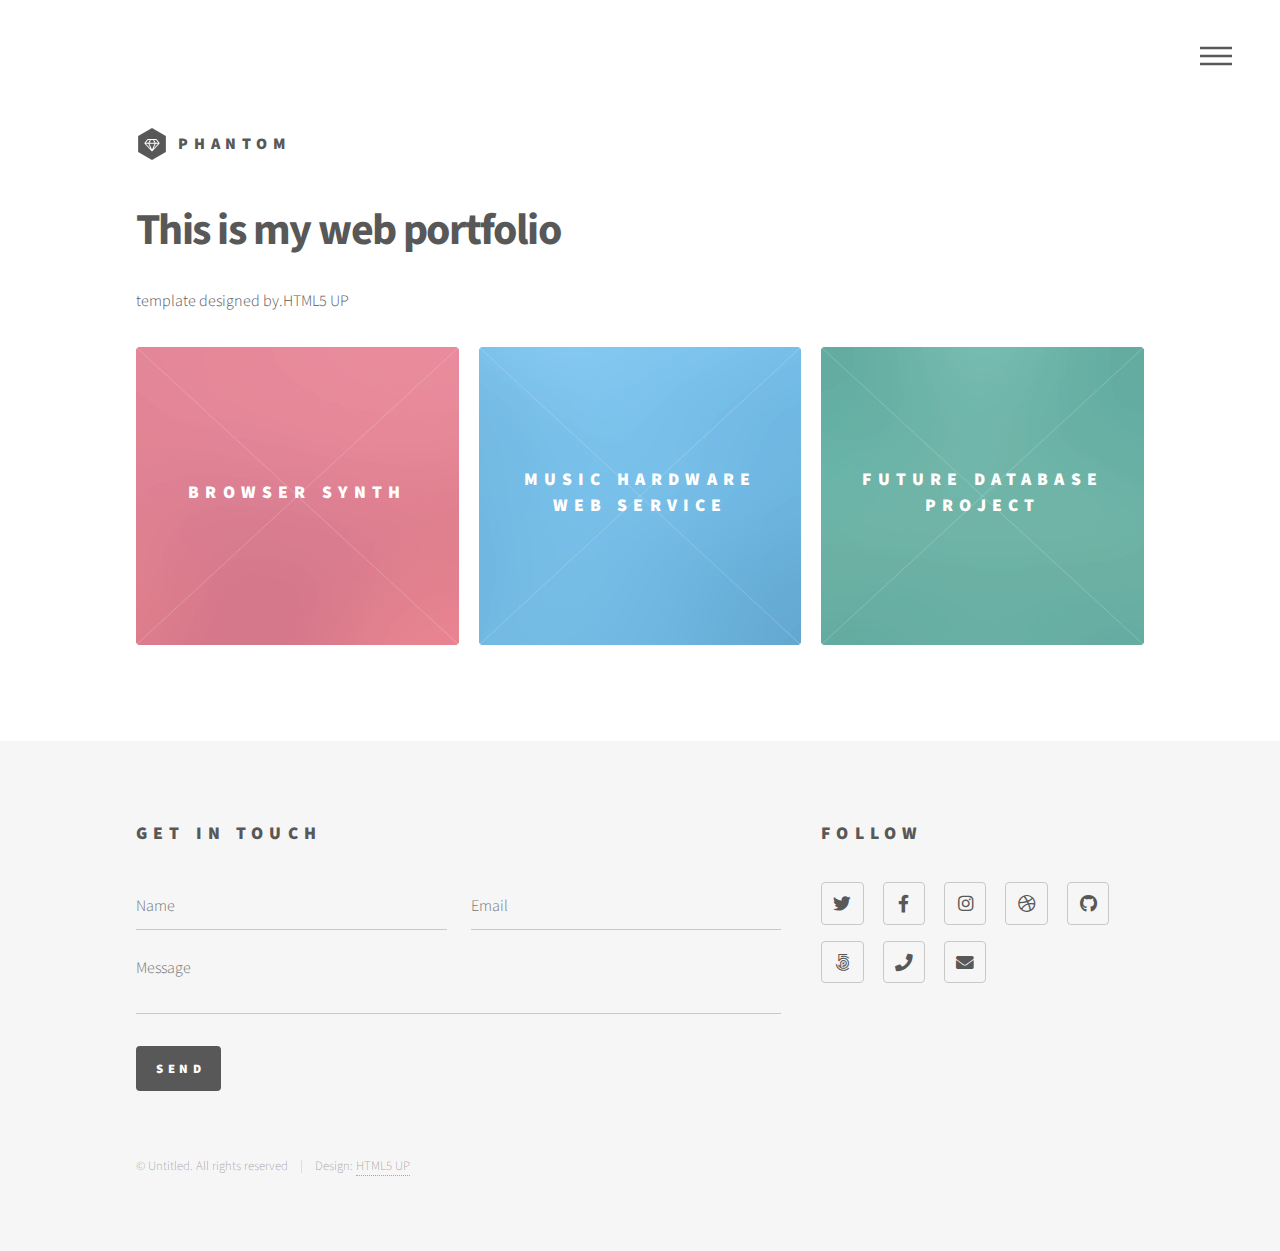
==== commit 3bb04734: "Add files via upload" ====
--- a/index.html
+++ b/index.html
@@ -51,19 +51,19 @@
 					<div id="main">
 						<div class="inner">
 							<header>
-								<h1>This is Phantom, a free, fully responsive site<br />
-								template designed by <a href="http://html5up.net">HTML5 UP</a>.</h1>
-								<p>Etiam quis viverra lorem, in semper lorem. Sed nisl arcu euismod sit amet nisi euismod sed cursus arcu elementum ipsum arcu vivamus quis venenatis orci lorem ipsum et magna feugiat veroeros aliquam. Lorem ipsum dolor sit amet nullam dolore.</p>
+								<h1>This is my web portfolio<br />
+								</h1>
+								<p>template designed by<a href="http://html5up.net"></a>.HTML5 UP</p>
 							</header>
 							<section class="tiles">
 								<article class="style1">
 									<span class="image">
 										<img src="images/pic01.jpg" alt="" />
 									</span>
-									<a href="generic.html">
-										<h2>Magna</h2>
-										<div class="content">
-											<p>Sed nisl arcu euismod sit amet nisi lorem etiam dolor veroeros et feugiat.</p>
+									<a href="keyboardController.html">
+										<h2>Browser Synth</h2>
+										<div class="content">
+											<p>A digital synth that runs in your browser.</p>
 										</div>
 									</a>
 								</article>
@@ -72,9 +72,9 @@
 										<img src="images/pic02.jpg" alt="" />
 									</span>
 									<a href="generic.html">
-										<h2>Lorem</h2>
-										<div class="content">
-											<p>Sed nisl arcu euismod sit amet nisi lorem etiam dolor veroeros et feugiat.</p>
+										<h2>Music Hardware Web service</h2>
+										<div class="content">
+											<p>A web service that allows audio files to be prosecced remotely with studio electronics</p>
 										</div>
 									</a>
 								</article>
@@ -83,7 +83,97 @@
 										<img src="images/pic03.jpg" alt="" />
 									</span>
 									<a href="generic.html">
-										<h2>Feugiat</h2>
+										<h2>Future Database Project</h2>
+										<div class="content">
+											<p>Some type of SQL database project. Hopefully using stored procedures and views. Maybe generating reports?</p>
+										</div>
+									</a>
+								</article>
+
+								<!-- More articles if I need them later-->
+								<!--<article class="style4">
+									<span class="image">
+										<img src="images/pic04.jpg" alt="" />
+									</span>
+									<a href="generic.html">
+										<h2>Tempus</h2>
+										<div class="content">
+											<p>Sed nisl arcu euismod sit amet nisi lorem etiam dolor veroeros et feugiat.</p>
+										</div>
+									</a>
+								</article>
+								<article class="style5">
+									<span class="image">
+										<img src="images/pic05.jpg" alt="" />
+									</span>
+									<a href="generic.html">
+										<h2>Aliquam</h2>
+										<div class="content">
+											<p>Sed nisl arcu euismod sit amet nisi lorem etiam dolor veroeros et feugiat.</p>
+										</div>
+									</a>
+								</article>
+								<article class="style6">
+									<span class="image">
+										<img src="images/pic06.jpg" alt="" />
+									</span>
+									<a href="generic.html">
+										<h2>Veroeros</h2>
+										<div class="content">
+											<p>Sed nisl arcu euismod sit amet nisi lorem etiam dolor veroeros et feugiat.</p>
+										</div>
+									</a>
+								</article>
+								<article class="style2">
+									<span class="image">
+										<img src="images/pic07.jpg" alt="" />
+									</span>
+									<a href="generic.html">
+										<h2>Ipsum</h2>
+										<div class="content">
+											<p>Sed nisl arcu euismod sit amet nisi lorem etiam dolor veroeros et feugiat.</p>
+										</div>
+									</a>
+								</article>
+								<article class="style3">
+									<span class="image">
+										<img src="images/pic08.jpg" alt="" />
+									</span>
+									<a href="generic.html">
+										<h2>Dolor</h2>
+										<div class="content">
+											<p>Sed nisl arcu euismod sit amet nisi lorem etiam dolor veroeros et feugiat.</p>
+										</div>
+									</a>
+								</article>
+								<article class="style1">
+									<span class="image">
+										<img src="images/pic09.jpg" alt="" />
+									</span>
+									<a href="generic.html">
+										<h2>Nullam</h2>
+										<div class="content">
+											<p>Sed nisl arcu euismod sit amet nisi lorem etiam dolor veroeros et feugiat.</p>
+										</div>
+									</a>
+								</article>
+								<article class="style5">
+									<span class="image">
+										<img src="images/pic10.jpg" alt="" />
+									</span>
+									<a href="generic.html">
+										<h2>Ultricies</h2>
+										<div class="content">
+											<p>Sed nisl arcu euismod sit amet nisi lorem etiam dolor veroeros et feugiat.</p>
+										</div>
+									</a>
+								</article>
+								<article class="style6">
+									<span class="image">
+										<img src="images/pic11.jpg" alt="" />
+									</span>
+									<a href="generic.html">
+										<h2>Dictum</h2>
 										<div class="content">
 											<p>Sed nisl arcu euismod sit amet nisi lorem etiam dolor veroeros et feugiat.</p>
 										</div>
@@ -91,94 +181,6 @@
 								</article>
 								<article class="style4">
 									<span class="image">
-										<img src="images/pic04.jpg" alt="" />
-									</span>
-									<a href="generic.html">
-										<h2>Tempus</h2>
-										<div class="content">
-											<p>Sed nisl arcu euismod sit amet nisi lorem etiam dolor veroeros et feugiat.</p>
-										</div>
-									</a>
-								</article>
-								<article class="style5">
-									<span class="image">
-										<img src="images/pic05.jpg" alt="" />
-									</span>
-									<a href="generic.html">
-										<h2>Aliquam</h2>
-										<div class="content">
-											<p>Sed nisl arcu euismod sit amet nisi lorem etiam dolor veroeros et feugiat.</p>
-										</div>
-									</a>
-								</article>
-								<article class="style6">
-									<span class="image">
-										<img src="images/pic06.jpg" alt="" />
-									</span>
-									<a href="generic.html">
-										<h2>Veroeros</h2>
-										<div class="content">
-											<p>Sed nisl arcu euismod sit amet nisi lorem etiam dolor veroeros et feugiat.</p>
-										</div>
-									</a>
-								</article>
-								<article class="style2">
-									<span class="image">
-										<img src="images/pic07.jpg" alt="" />
-									</span>
-									<a href="generic.html">
-										<h2>Ipsum</h2>
-										<div class="content">
-											<p>Sed nisl arcu euismod sit amet nisi lorem etiam dolor veroeros et feugiat.</p>
-										</div>
-									</a>
-								</article>
-								<article class="style3">
-									<span class="image">
-										<img src="images/pic08.jpg" alt="" />
-									</span>
-									<a href="generic.html">
-										<h2>Dolor</h2>
-										<div class="content">
-											<p>Sed nisl arcu euismod sit amet nisi lorem etiam dolor veroeros et feugiat.</p>
-										</div>
-									</a>
-								</article>
-								<article class="style1">
-									<span class="image">
-										<img src="images/pic09.jpg" alt="" />
-									</span>
-									<a href="generic.html">
-										<h2>Nullam</h2>
-										<div class="content">
-											<p>Sed nisl arcu euismod sit amet nisi lorem etiam dolor veroeros et feugiat.</p>
-										</div>
-									</a>
-								</article>
-								<article class="style5">
-									<span class="image">
-										<img src="images/pic10.jpg" alt="" />
-									</span>
-									<a href="generic.html">
-										<h2>Ultricies</h2>
-										<div class="content">
-											<p>Sed nisl arcu euismod sit amet nisi lorem etiam dolor veroeros et feugiat.</p>
-										</div>
-									</a>
-								</article>
-								<article class="style6">
-									<span class="image">
-										<img src="images/pic11.jpg" alt="" />
-									</span>
-									<a href="generic.html">
-										<h2>Dictum</h2>
-										<div class="content">
-											<p>Sed nisl arcu euismod sit amet nisi lorem etiam dolor veroeros et feugiat.</p>
-										</div>
-									</a>
-								</article>
-								<article class="style4">
-									<span class="image">
 										<img src="images/pic12.jpg" alt="" />
 									</span>
 									<a href="generic.html">
@@ -187,7 +189,7 @@
 											<p>Sed nisl arcu euismod sit amet nisi lorem etiam dolor veroeros et feugiat.</p>
 										</div>
 									</a>
-								</article>
+								</article>-->
 							</section>
 						</div>
 					</div>
--- a/assets/css/main.css
+++ b/assets/css/main.css
@@ -1,10 +1,10 @@
 @import url(fontawesome-all.min.css);
 @import url("https://fonts.googleapis.com/css?family=Source+Sans+Pro:300,700,900");
 
-/*
-	Phantom by HTML5 UP
-	html5up.net | @ajlkn
-	Free for personal and commercial use under the CCA 3.0 license (html5up.net/license)
+/*
+	Phantom by HTML5 UP
+	html5up.net | @ajlkn
+	Free for personal and commercial use under the CCA 3.0 license (html5up.net/license)
 */
 
 html, body, div, span, applet, object,
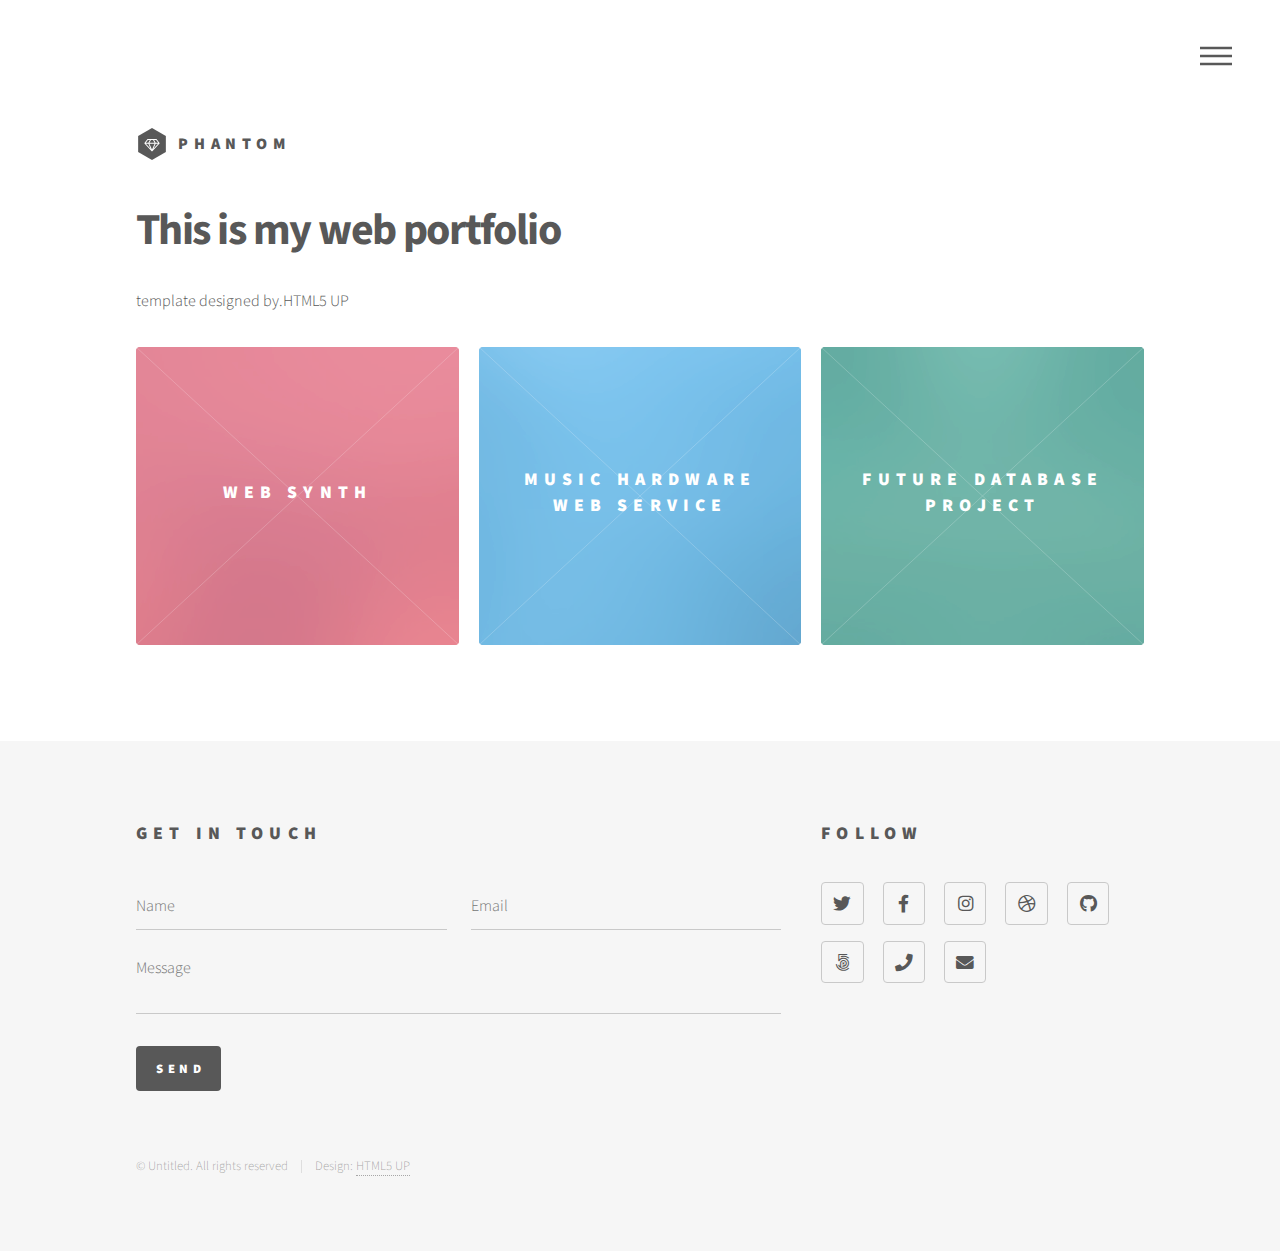
==== commit 2b6d161c: "Push changes from local" ====
--- a/index.html
+++ b/index.html
@@ -10,6 +10,7 @@
 		<meta charset="utf-8" />
 		<meta name="viewport" content="width=device-width, initial-scale=1, user-scalable=no" />
 		<link rel="stylesheet" href="assets/css/main.css" />
+		<script src="https://ajax.googleapis.com/ajax/libs/jquery/3.6.1/jquery.min.js"></script>
 		<noscript><link rel="stylesheet" href="assets/css/noscript.css" /></noscript>
 	</head>
 	<body class="is-preload">
@@ -40,7 +41,7 @@
 						<h2>Menu</h2>
 						<ul>
 							<li><a href="index.html">Home</a></li>
-							<li><a href="generic.html">Ipsum veroeros</a></li>
+							<li><a href="webSynthPage.html">Web Synth</a></li>
 							<li><a href="generic.html">Tempus etiam</a></li>
 							<li><a href="generic.html">Consequat dolor</a></li>
 							<li><a href="elements.html">Elements</a></li>
@@ -60,8 +61,8 @@
 									<span class="image">
 										<img src="images/pic01.jpg" alt="" />
 									</span>
-									<a href="keyboardController.html">
-										<h2>Browser Synth</h2>
+									<a href="WebSynthPage.html">
+										<h2>Web Synth</h2>
 										<div class="content">
 											<p>A digital synth that runs in your browser.</p>
 										</div>
